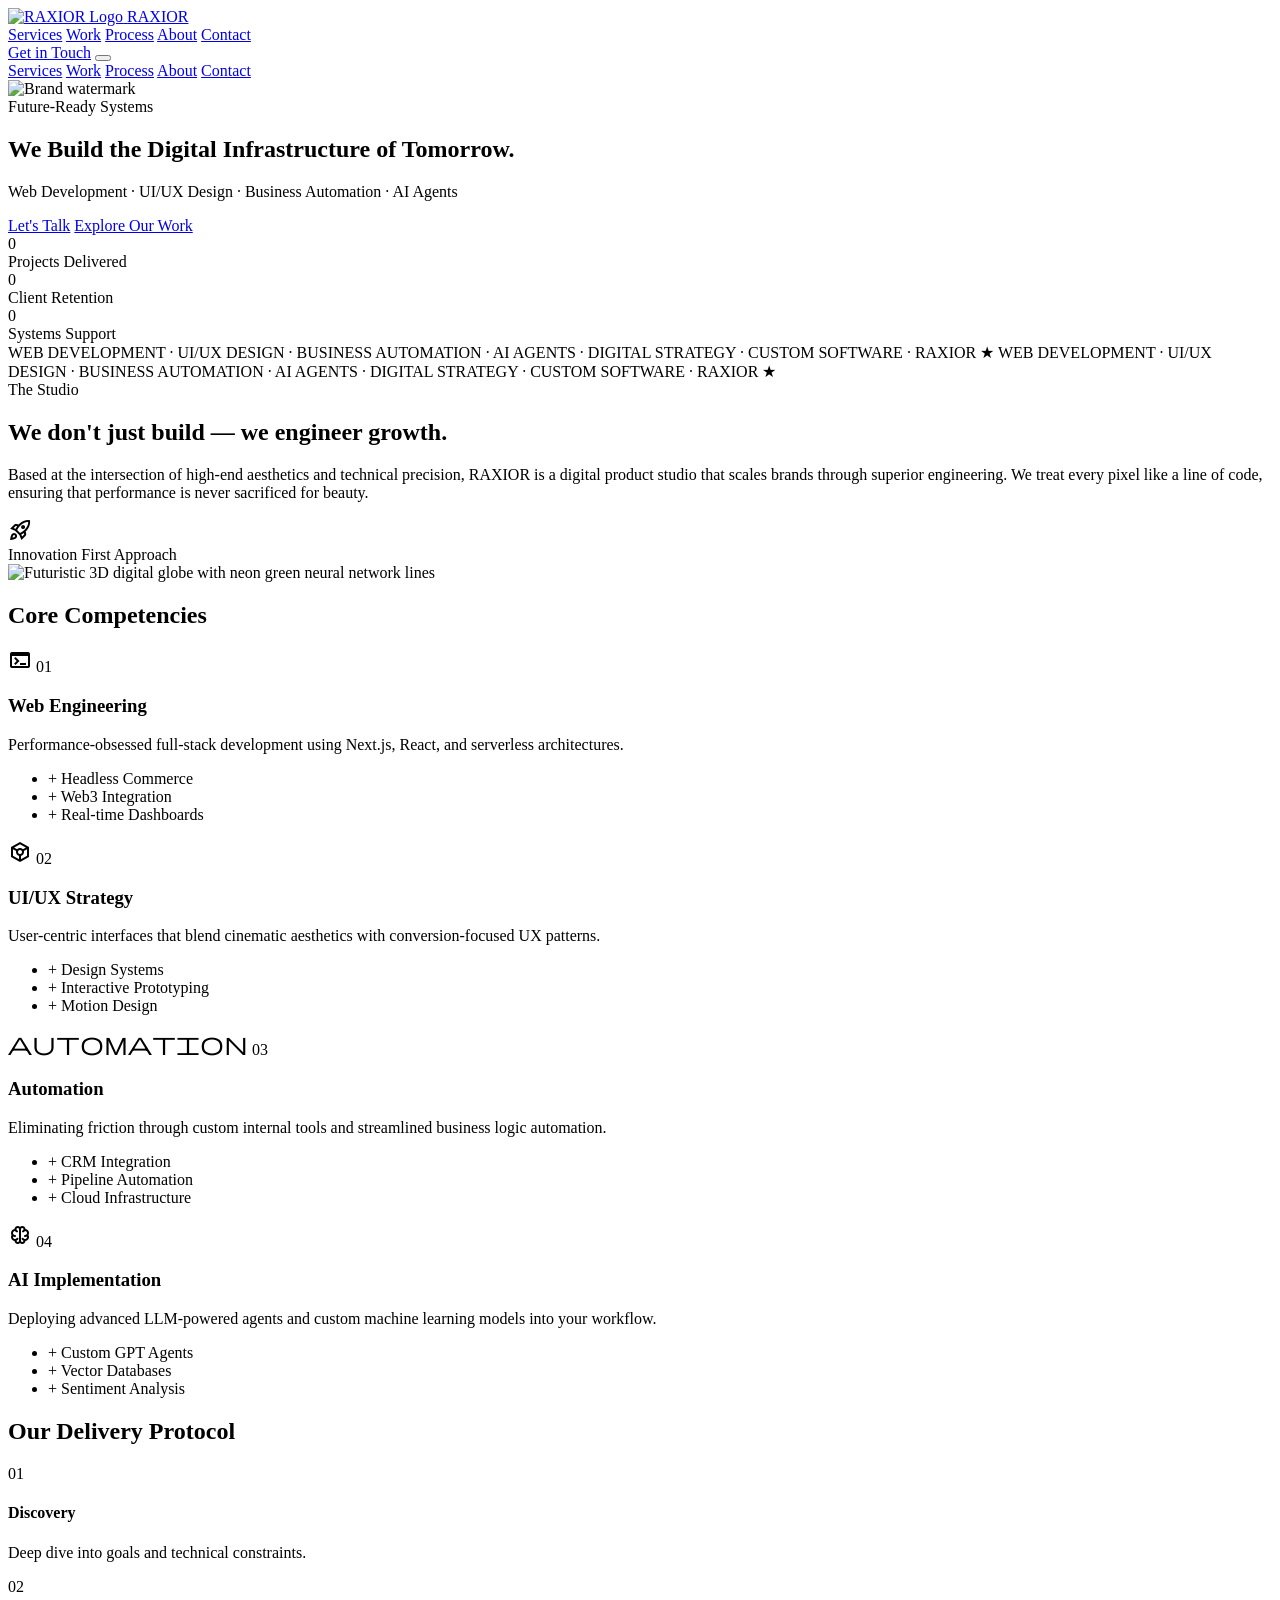
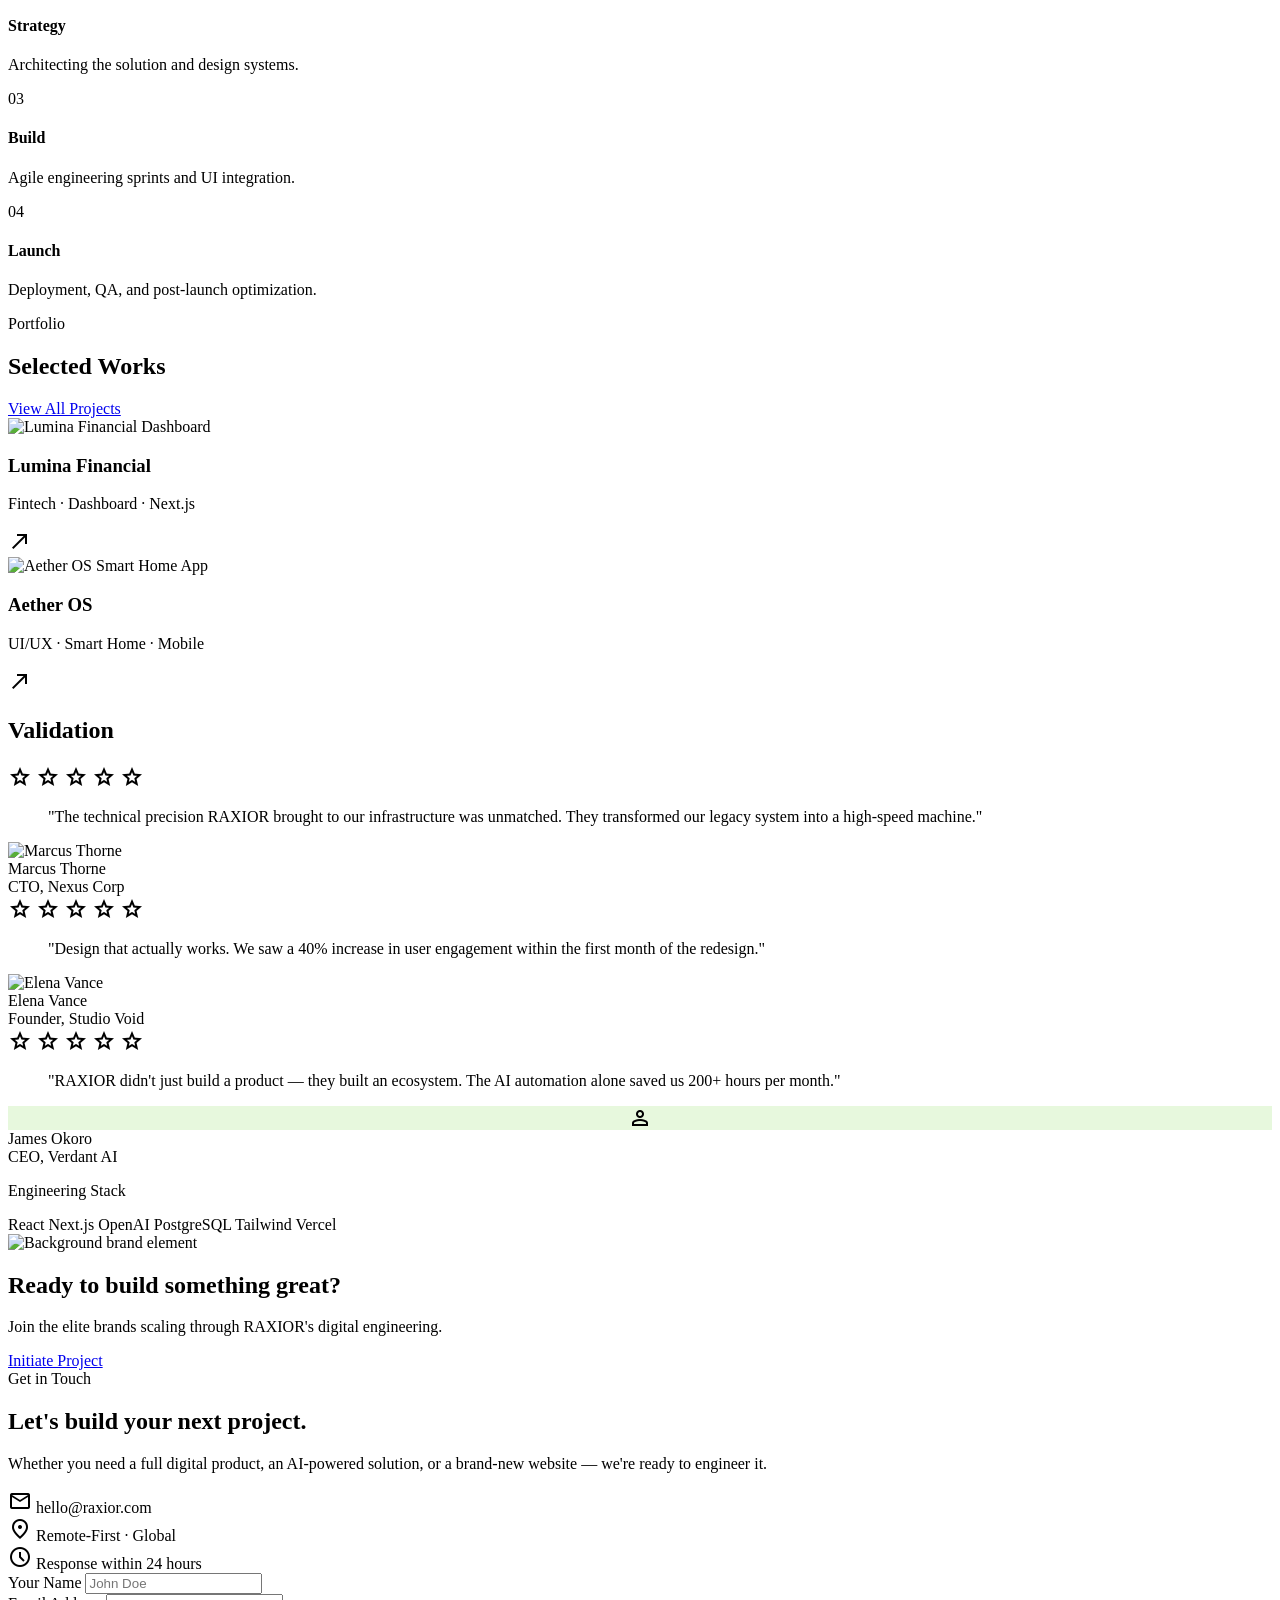
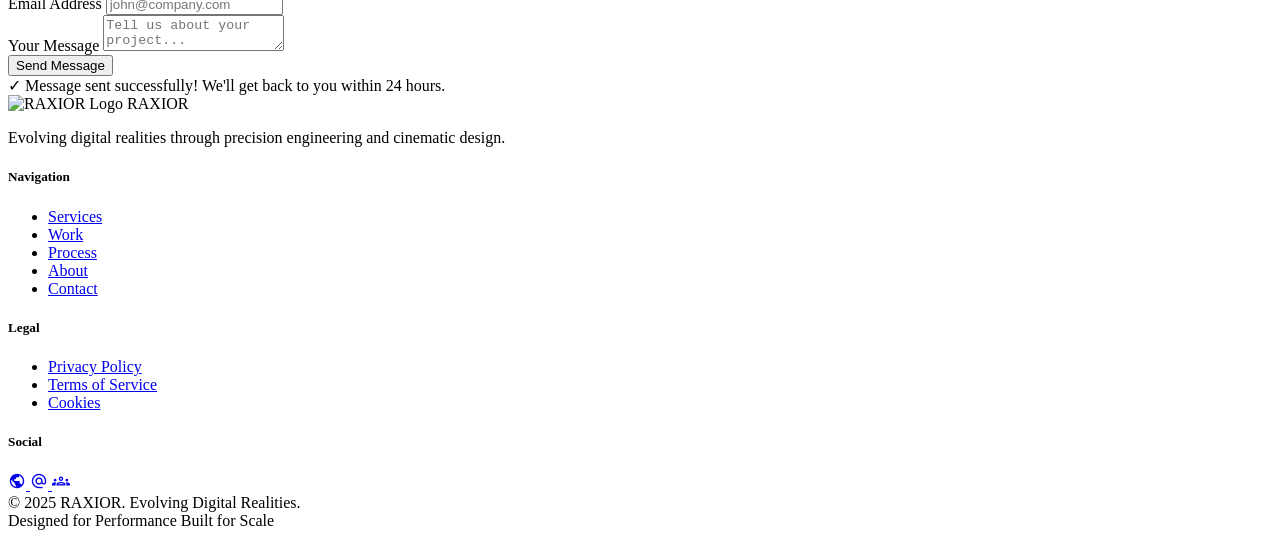
==== index.html @ 0a2620cd "Add files via upload" ====
<!DOCTYPE html>
<html lang="en">
<head>
  <meta charset="utf-8"/>
  <meta name="viewport" content="width=device-width, initial-scale=1.0"/>
  <title>RAXIOR | Digital Engineering Studio</title>
  <meta name="description" content="RAXIOR is a digital product studio building future-ready web systems, UI/UX design, business automation, and AI-powered solutions."/>
  <meta property="og:title" content="RAXIOR | Digital Engineering Studio"/>
  <meta property="og:description" content="We build the digital infrastructure of tomorrow. Web Development, UI/UX Design, Business Automation, AI Agents."/>
  <meta property="og:type" content="website"/>
  <meta name="theme-color" content="#6DBF3E"/>
  <link rel="icon" href="data:image/svg+xml,<svg xmlns='http://www.w3.org/2000/svg' viewBox='0 0 100 100'><text y='.9em' font-size='90'>⚡</text></svg>"/>
  <link href="https://fonts.googleapis.com/css2?family=Space+Grotesk:wght@300;400;500;600;700;900&display=swap" rel="stylesheet"/>
  <link href="https://fonts.googleapis.com/css2?family=Material+Symbols+Outlined:wght,FILL@100..700,0..1&display=swap" rel="stylesheet"/>
  <link rel="stylesheet" href="css/style.css"/>
</head>
<body>

<!-- ============ HEADER ============ -->
<header class="site-header" id="site-header">
  <div class="header-inner">
    <a href="#" class="header-brand">
      <img src="assets/images/logo.png" alt="RAXIOR Logo"/>
      <span>RAXIOR</span>
    </a>
    <nav class="header-nav">
      <a href="#services" class="active">Services</a>
      <a href="#work">Work</a>
      <a href="#process">Process</a>
      <a href="#about">About</a>
      <a href="#contact">Contact</a>
    </nav>
    <a href="#contact" class="btn btn-primary btn-sm">Get in Touch</a>
    <button class="hamburger" id="hamburger" aria-label="Toggle menu">
      <span></span>
      <span></span>
      <span></span>
    </button>
  </div>
</header>

<!-- Mobile Nav -->
<nav class="mobile-nav" id="mobile-nav">
  <a href="#services">Services</a>
  <a href="#work">Work</a>
  <a href="#process">Process</a>
  <a href="#about">About</a>
  <a href="#contact">Contact</a>
</nav>

<!-- ============ HERO ============ -->
<section class="hero" id="hero">
  <canvas id="hero-particles" style="position:absolute;inset:0;z-index:1;pointer-events:none;"></canvas>
  <div class="hero-mesh grid-mesh" style="position:absolute;inset:0;"></div>
  <div class="hero-glow" id="hero-glow"></div>
  <div class="hero-watermark">
    <img src="https://lh3.googleusercontent.com/aida-public/[base64]" alt="Brand watermark"/>
  </div>
  <div class="hero-content">
    <div class="hero-chip reveal">
      <span class="dot"></span>
      <span class="text-label-mono tracking-wide">Future-Ready Systems</span>
    </div>
    <h1 class="text-hero-display reveal delay-1">
      We Build the Digital <span class="text-primary italic">Infrastructure</span> of Tomorrow.
    </h1>
    <p class="subtitle text-body-lg text-muted reveal delay-2">
      Web Development · UI/UX Design · Business Automation · AI Agents
    </p>
    <div class="hero-buttons reveal delay-3">
      <a href="#contact" class="btn btn-primary">Let's Talk</a>
      <a href="#work" class="btn btn-secondary">Explore Our Work</a>
    </div>
    <div class="hero-stats reveal delay-4">
      <div class="stat-card">
        <div class="stat-value" data-target="120+">0</div>
        <div class="stat-label text-label-mono">Projects Delivered</div>
      </div>
      <div class="stat-card">
        <div class="stat-value" data-target="98%">0</div>
        <div class="stat-label text-label-mono">Client Retention</div>
      </div>
      <div class="stat-card">
        <div class="stat-value" data-target="24/7">0</div>
        <div class="stat-label text-label-mono">Systems Support</div>
      </div>
    </div>
  </div>
</section>

<!-- ============ MARQUEE ============ -->
<div class="marquee-wrap">
  <div class="marquee-track">
    <span>WEB DEVELOPMENT · UI/UX DESIGN · BUSINESS AUTOMATION · AI AGENTS · DIGITAL STRATEGY · CUSTOM SOFTWARE · RAXIOR ★</span>
    <span>WEB DEVELOPMENT · UI/UX DESIGN · BUSINESS AUTOMATION · AI AGENTS · DIGITAL STRATEGY · CUSTOM SOFTWARE · RAXIOR ★</span>
  </div>
</div>

<!-- ============ ABOUT ============ -->
<section class="section" id="about">
  <div class="container">
    <div class="about-grid">
      <div class="about-text">
        <span class="text-label-mono text-primary about-label tracking-wide reveal">The Studio</span>
        <h2 class="text-headline-xl reveal delay-1">
          We don't just build — we <span class="text-primary">engineer</span> growth.
        </h2>
        <p class="text-body-lg reveal delay-2">
          Based at the intersection of high-end aesthetics and technical precision, RAXIOR is a digital product studio that scales brands through superior engineering. We treat every pixel like a line of code, ensuring that performance is never sacrificed for beauty.
        </p>
        <div class="about-badge reveal delay-3">
          <div class="icon-circle">
            <span class="material-symbols-outlined">rocket_launch</span>
          </div>
          <span class="text-label-mono text-white tracking-wide">Innovation First Approach</span>
        </div>
      </div>
      <div class="about-image-wrap reveal-scale delay-2">
        <div class="about-image-glow"></div>
        <div class="about-image-card">
          <img src="assets/images/digital-globe.png" alt="Futuristic 3D digital globe with neon green neural network lines"/>
        </div>
      </div>
    </div>
  </div>
</section>

<!-- ============ SERVICES ============ -->
<section class="section section-dark" id="services">
  <div class="container">
    <div class="services-header">
      <h2 class="text-headline-lg reveal">Core Competencies</h2>
      <div class="accent-bar reveal delay-1"></div>
    </div>
    <div class="services-grid">
      <!-- Card 1 -->
      <div class="service-card reveal delay-1">
        <div class="service-card-top">
          <span class="material-symbols-outlined">terminal</span>
          <span class="card-number">01</span>
        </div>
        <h3>Web Engineering</h3>
        <p>Performance-obsessed full-stack development using Next.js, React, and serverless architectures.</p>
        <ul>
          <li>+ Headless Commerce</li>
          <li>+ Web3 Integration</li>
          <li>+ Real-time Dashboards</li>
        </ul>
      </div>
      <!-- Card 2 -->
      <div class="service-card reveal delay-2">
        <div class="service-card-top">
          <span class="material-symbols-outlined">token</span>
          <span class="card-number">02</span>
        </div>
        <h3>UI/UX Strategy</h3>
        <p>User-centric interfaces that blend cinematic aesthetics with conversion-focused UX patterns.</p>
        <ul>
          <li>+ Design Systems</li>
          <li>+ Interactive Prototyping</li>
          <li>+ Motion Design</li>
        </ul>
      </div>
      <!-- Card 3 -->
      <div class="service-card reveal delay-1">
        <div class="service-card-top">
          <span class="material-symbols-outlined">automation</span>
          <span class="card-number">03</span>
        </div>
        <h3>Automation</h3>
        <p>Eliminating friction through custom internal tools and streamlined business logic automation.</p>
        <ul>
          <li>+ CRM Integration</li>
          <li>+ Pipeline Automation</li>
          <li>+ Cloud Infrastructure</li>
        </ul>
      </div>
      <!-- Card 4 -->
      <div class="service-card reveal delay-2">
        <div class="service-card-top">
          <span class="material-symbols-outlined">neurology</span>
          <span class="card-number">04</span>
        </div>
        <h3>AI Implementation</h3>
        <p>Deploying advanced LLM-powered agents and custom machine learning models into your workflow.</p>
        <ul>
          <li>+ Custom GPT Agents</li>
          <li>+ Vector Databases</li>
          <li>+ Sentiment Analysis</li>
        </ul>
      </div>
    </div>
  </div>
</section>

<!-- ============ PROCESS ============ -->
<section class="section" id="process">
  <div class="container">
    <div class="process-header">
      <h2 class="text-headline-lg reveal">Our Delivery Protocol</h2>
    </div>
    <div class="process-timeline">
      <div class="process-line"></div>
      <div class="process-step reveal delay-1">
        <div class="step-circle active">01</div>
        <h4>Discovery</h4>
        <p>Deep dive into goals and technical constraints.</p>
      </div>
      <div class="process-step reveal delay-2">
        <div class="step-circle inactive">02</div>
        <h4>Strategy</h4>
        <p>Architecting the solution and design systems.</p>
      </div>
      <div class="process-step reveal delay-3">
        <div class="step-circle inactive">03</div>
        <h4>Build</h4>
        <p>Agile engineering sprints and UI integration.</p>
      </div>
      <div class="process-step reveal delay-4">
        <div class="step-circle inactive">04</div>
        <h4>Launch</h4>
        <p>Deployment, QA, and post-launch optimization.</p>
      </div>
    </div>
  </div>
</section>

<!-- ============ WORK / PORTFOLIO ============ -->
<section class="section section-black" id="work">
  <div class="container">
    <div class="work-header">
      <div>
        <span class="text-label-mono text-primary tracking-wide reveal" style="display:block;margin-bottom:16px;">Portfolio</span>
        <h2 class="text-headline-lg reveal delay-1">Selected Works</h2>
      </div>
      <a href="#" class="reveal delay-2">View All Projects</a>
    </div>
    <div class="work-grid">
      <div class="work-item reveal delay-1">
        <div class="work-thumb">
          <img src="assets/images/project-fintech.png" alt="Lumina Financial Dashboard"/>
          <div class="work-thumb-overlay"></div>
        </div>
        <div class="work-info">
          <div>
            <h3>Lumina Financial</h3>
            <p>Fintech · Dashboard · Next.js</p>
          </div>
          <span class="material-symbols-outlined">north_east</span>
        </div>
      </div>
      <div class="work-item reveal delay-2">
        <div class="work-thumb">
          <img src="assets/images/project-smarthome.png" alt="Aether OS Smart Home App"/>
          <div class="work-thumb-overlay"></div>
        </div>
        <div class="work-info">
          <div>
            <h3>Aether OS</h3>
            <p>UI/UX · Smart Home · Mobile</p>
          </div>
          <span class="material-symbols-outlined">north_east</span>
        </div>
      </div>
    </div>
  </div>
</section>

<!-- ============ TESTIMONIALS ============ -->
<section class="section section-dark" id="testimonials">
  <div class="container">
    <div class="testimonials-header">
      <h2 class="text-headline-lg reveal">Validation</h2>
    </div>
    <div class="testimonials-scroll">
      <!-- Testimonial 1 -->
      <div class="testimonial-card reveal delay-1">
        <div class="testimonial-stars">
          <span class="material-symbols-outlined">star</span>
          <span class="material-symbols-outlined">star</span>
          <span class="material-symbols-outlined">star</span>
          <span class="material-symbols-outlined">star</span>
          <span class="material-symbols-outlined">star</span>
        </div>
        <blockquote>"The technical precision RAXIOR brought to our infrastructure was unmatched. They transformed our legacy system into a high-speed machine."</blockquote>
        <div class="testimonial-author">
          <div class="testimonial-avatar">
            <img src="assets/images/avatar-marcus.png" alt="Marcus Thorne"/>
          </div>
          <div>
            <div class="name">Marcus Thorne</div>
            <div class="role">CTO, Nexus Corp</div>
          </div>
        </div>
      </div>
      <!-- Testimonial 2 -->
      <div class="testimonial-card reveal delay-2">
        <div class="testimonial-stars">
          <span class="material-symbols-outlined">star</span>
          <span class="material-symbols-outlined">star</span>
          <span class="material-symbols-outlined">star</span>
          <span class="material-symbols-outlined">star</span>
          <span class="material-symbols-outlined">star</span>
        </div>
        <blockquote>"Design that actually works. We saw a 40% increase in user engagement within the first month of the redesign."</blockquote>
        <div class="testimonial-author">
          <div class="testimonial-avatar">
            <img src="https://lh3.googleusercontent.com/aida-public/[base64]" alt="Elena Vance"/>
          </div>
          <div>
            <div class="name">Elena Vance</div>
            <div class="role">Founder, Studio Void</div>
          </div>
        </div>
      </div>
      <!-- Testimonial 3 -->
      <div class="testimonial-card reveal delay-3">
        <div class="testimonial-stars">
          <span class="material-symbols-outlined">star</span>
          <span class="material-symbols-outlined">star</span>
          <span class="material-symbols-outlined">star</span>
          <span class="material-symbols-outlined">star</span>
          <span class="material-symbols-outlined">star</span>
        </div>
        <blockquote>"RAXIOR didn't just build a product — they built an ecosystem. The AI automation alone saved us 200+ hours per month."</blockquote>
        <div class="testimonial-author">
          <div class="testimonial-avatar" style="background:rgba(135,220,87,0.2);display:flex;align-items:center;justify-content:center;">
            <span class="material-symbols-outlined" style="color:var(--primary);">person</span>
          </div>
          <div>
            <div class="name">James Okoro</div>
            <div class="role">CEO, Verdant AI</div>
          </div>
        </div>
      </div>
    </div>
  </div>
</section>

<!-- ============ TECH STACK ============ -->
<section class="tech-stack">
  <div class="container">
    <p class="text-label-mono tracking-wide tech-stack-label reveal">Engineering Stack</p>
    <div class="tech-stack-logos reveal delay-1">
      <span>React</span>
      <span>Next.js</span>
      <span>OpenAI</span>
      <span>PostgreSQL</span>
      <span>Tailwind</span>
      <span>Vercel</span>
    </div>
  </div>
</section>

<!-- ============ CTA ============ -->
<section class="section cta-section">
  <div class="cta-bg"></div>
  <div class="cta-mesh grid-mesh" style="position:absolute;inset:0;"></div>
  <div class="cta-watermark">
    <img src="https://lh3.googleusercontent.com/aida-public/[base64]" alt="Background brand element"/>
  </div>
  <div class="cta-content">
    <h2 class="text-headline-xl reveal">Ready to build something <span class="text-primary italic">great?</span></h2>
    <p class="text-body-lg text-muted reveal delay-1">Join the elite brands scaling through RAXIOR's digital engineering.</p>
    <a href="#contact" class="btn btn-primary reveal delay-2">Initiate Project</a>
  </div>
</section>

<!-- ============ CONTACT ============ -->
<section class="section contact-section" id="contact">
  <div class="container">
    <div class="contact-grid">
      <div class="contact-info">
        <span class="text-label-mono text-primary tracking-wide reveal" style="display:block;margin-bottom:16px;">Get in Touch</span>
        <h2 class="text-headline-lg reveal delay-1">Let's build your next project.</h2>
        <p class="text-body-lg text-muted reveal delay-2">
          Whether you need a full digital product, an AI-powered solution, or a brand-new website — we're ready to engineer it.
        </p>
        <div class="contact-detail reveal delay-3">
          <span class="material-symbols-outlined">mail</span>
          <span>hello@raxior.com</span>
        </div>
        <div class="contact-detail reveal delay-3">
          <span class="material-symbols-outlined">location_on</span>
          <span>Remote-First · Global</span>
        </div>
        <div class="contact-detail reveal delay-3">
          <span class="material-symbols-outlined">schedule</span>
          <span>Response within 24 hours</span>
        </div>
      </div>
      <div class="reveal-right delay-2">
        <form class="contact-form" id="contact-form">
          <div class="form-group">
            <label for="contact-name">Your Name</label>
            <input type="text" id="contact-name" placeholder="John Doe" autocomplete="name"/>
            <span class="form-error"></span>
          </div>
          <div class="form-group">
            <label for="contact-email">Email Address</label>
            <input type="email" id="contact-email" placeholder="john@company.com" autocomplete="email"/>
            <span class="form-error"></span>
          </div>
          <div class="form-group">
            <label for="contact-message">Your Message</label>
            <textarea id="contact-message" placeholder="Tell us about your project..."></textarea>
            <span class="form-error"></span>
          </div>
          <button type="submit" class="btn btn-primary" style="align-self:flex-start;">Send Message</button>
        </form>
        <div class="form-success" id="form-success">
          ✓ Message sent successfully! We'll get back to you within 24 hours.
        </div>
      </div>
    </div>
  </div>
</section>

<!-- ============ FOOTER ============ -->
<footer class="site-footer">
  <div class="container">
    <div class="footer-grid">
      <div>
        <div class="footer-brand">
          <img src="assets/images/logo.png" alt="RAXIOR Logo"/>
          <span>RAXIOR</span>
        </div>
        <p class="footer-desc">
          Evolving digital realities through precision engineering and cinematic design.
        </p>
      </div>
      <div>
        <h5 class="footer-heading">Navigation</h5>
        <ul class="footer-links">
          <li><a href="#services">Services</a></li>
          <li><a href="#work">Work</a></li>
          <li><a href="#process">Process</a></li>
          <li><a href="#about">About</a></li>
          <li><a href="#contact">Contact</a></li>
        </ul>
      </div>
      <div>
        <h5 class="footer-heading">Legal</h5>
        <ul class="footer-links">
          <li><a href="#">Privacy Policy</a></li>
          <li><a href="#">Terms of Service</a></li>
          <li><a href="#">Cookies</a></li>
        </ul>
      </div>
      <div>
        <h5 class="footer-heading">Social</h5>
        <div class="social-links">
          <a href="#" class="social-link" aria-label="Website">
            <span class="material-symbols-outlined" style="font-size:18px;">public</span>
          </a>
          <a href="#" class="social-link" aria-label="Email">
            <span class="material-symbols-outlined" style="font-size:18px;">alternate_email</span>
          </a>
          <a href="#" class="social-link" aria-label="Team">
            <span class="material-symbols-outlined" style="font-size:18px;">groups</span>
          </a>
        </div>
      </div>
    </div>
    <div class="footer-bottom">
      <span class="footer-copyright">© 2025 RAXIOR. Evolving Digital Realities.</span>
      <div class="footer-taglines">
        <span>Designed for Performance</span>
        <span>Built for Scale</span>
      </div>
    </div>
  </div>
</footer>

<script src="js/main.js"></script>
</body>
</html>
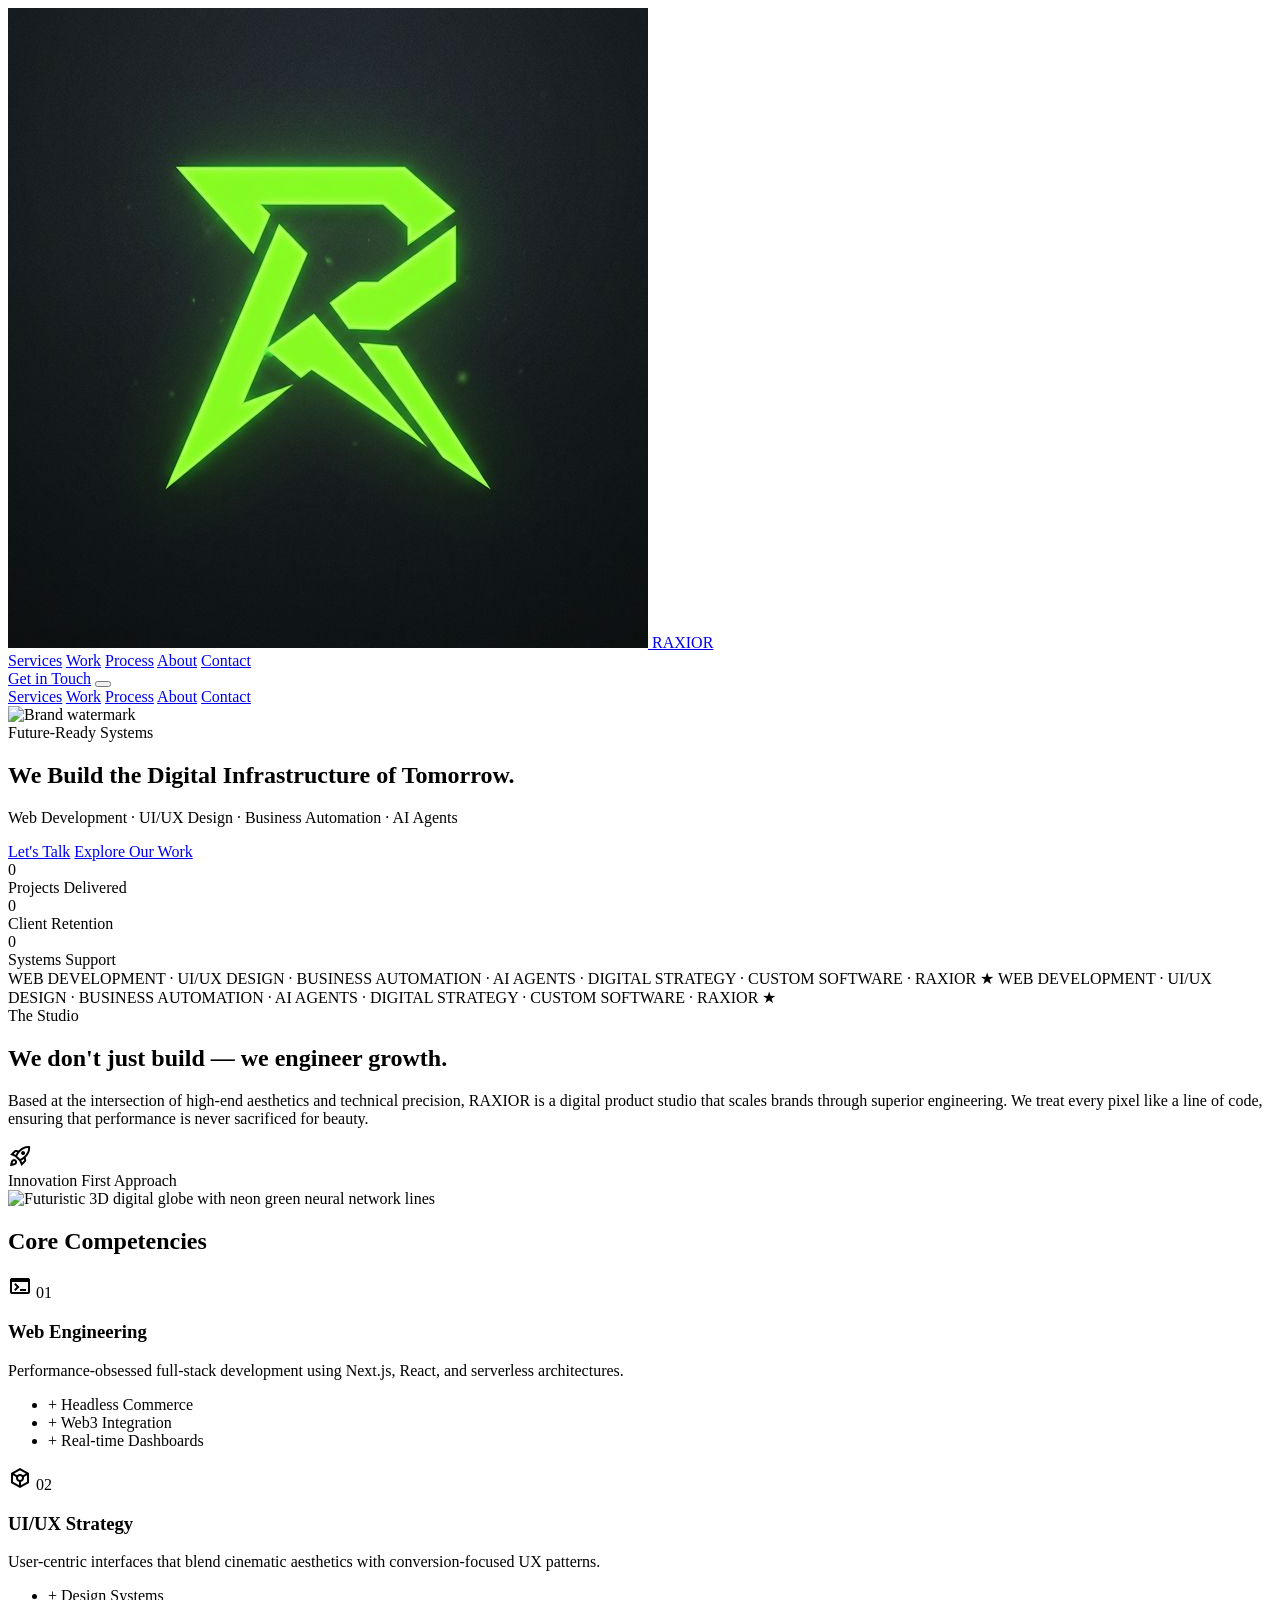
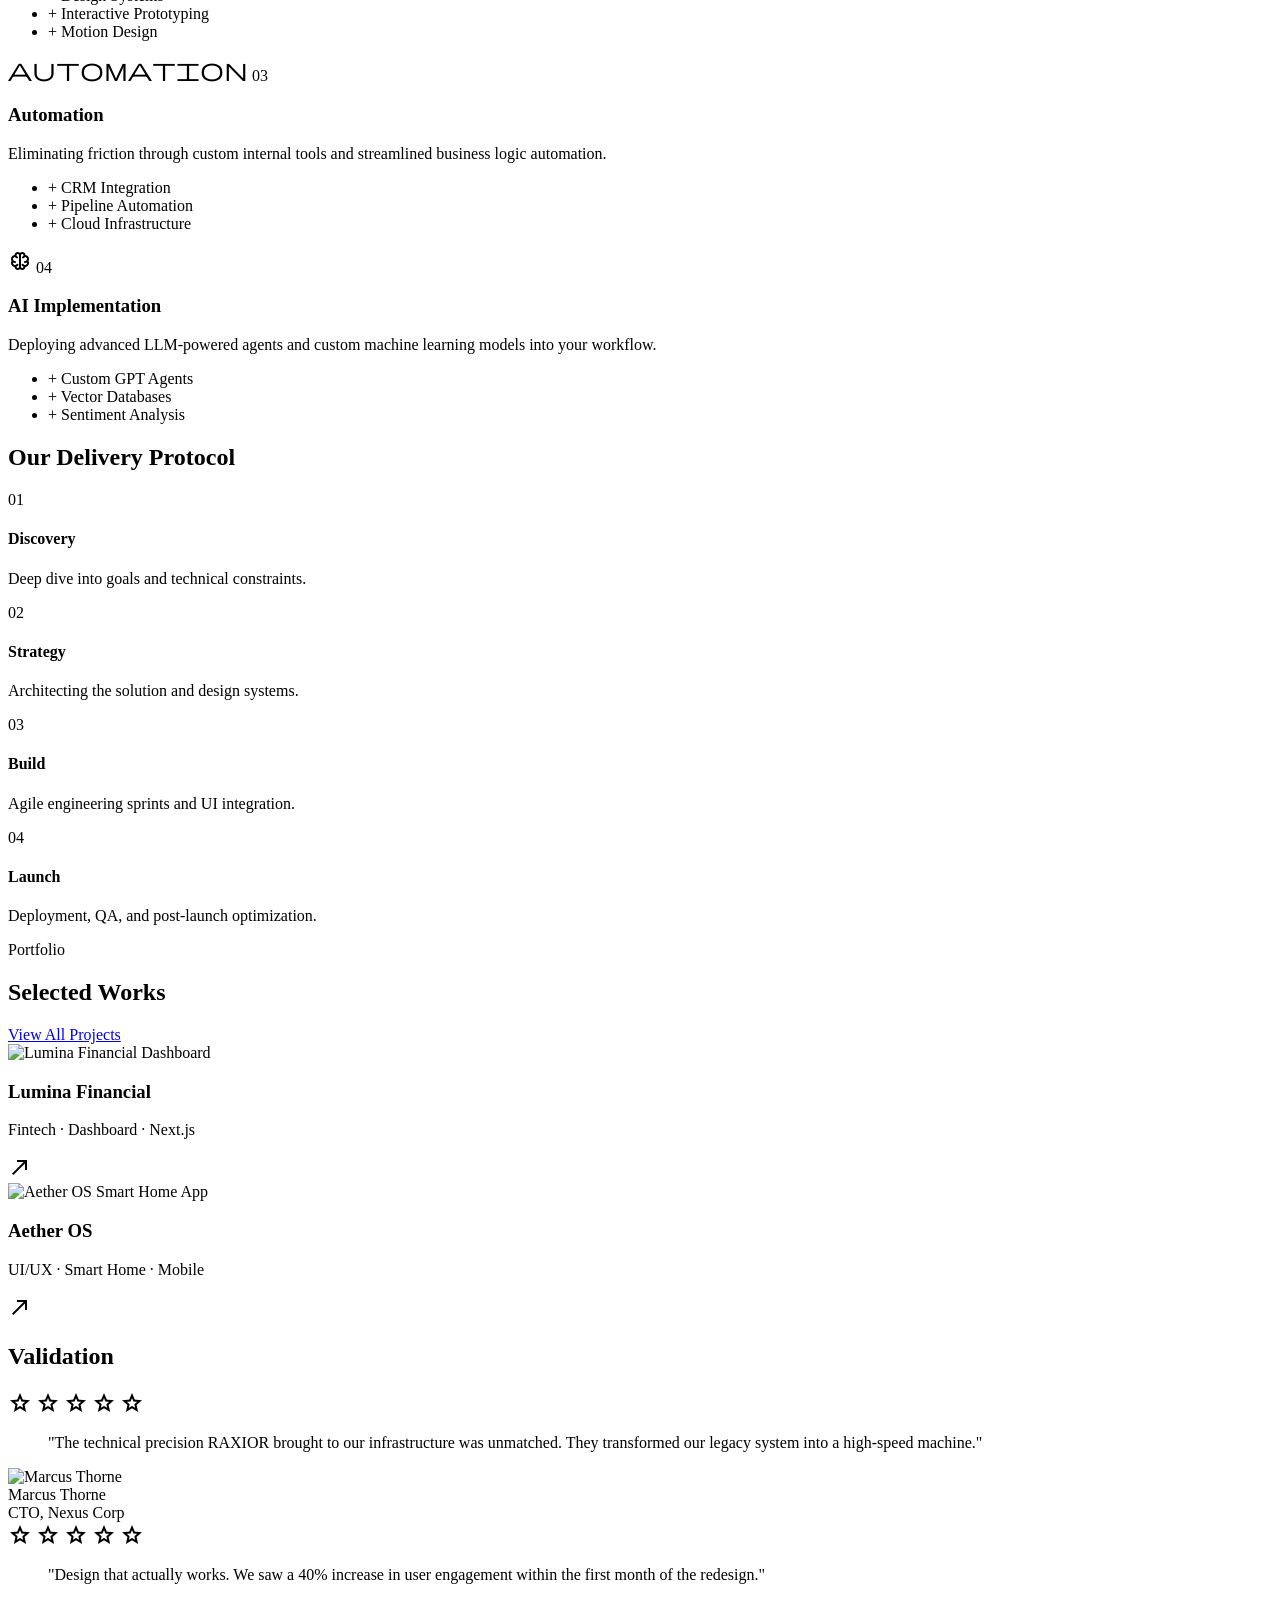
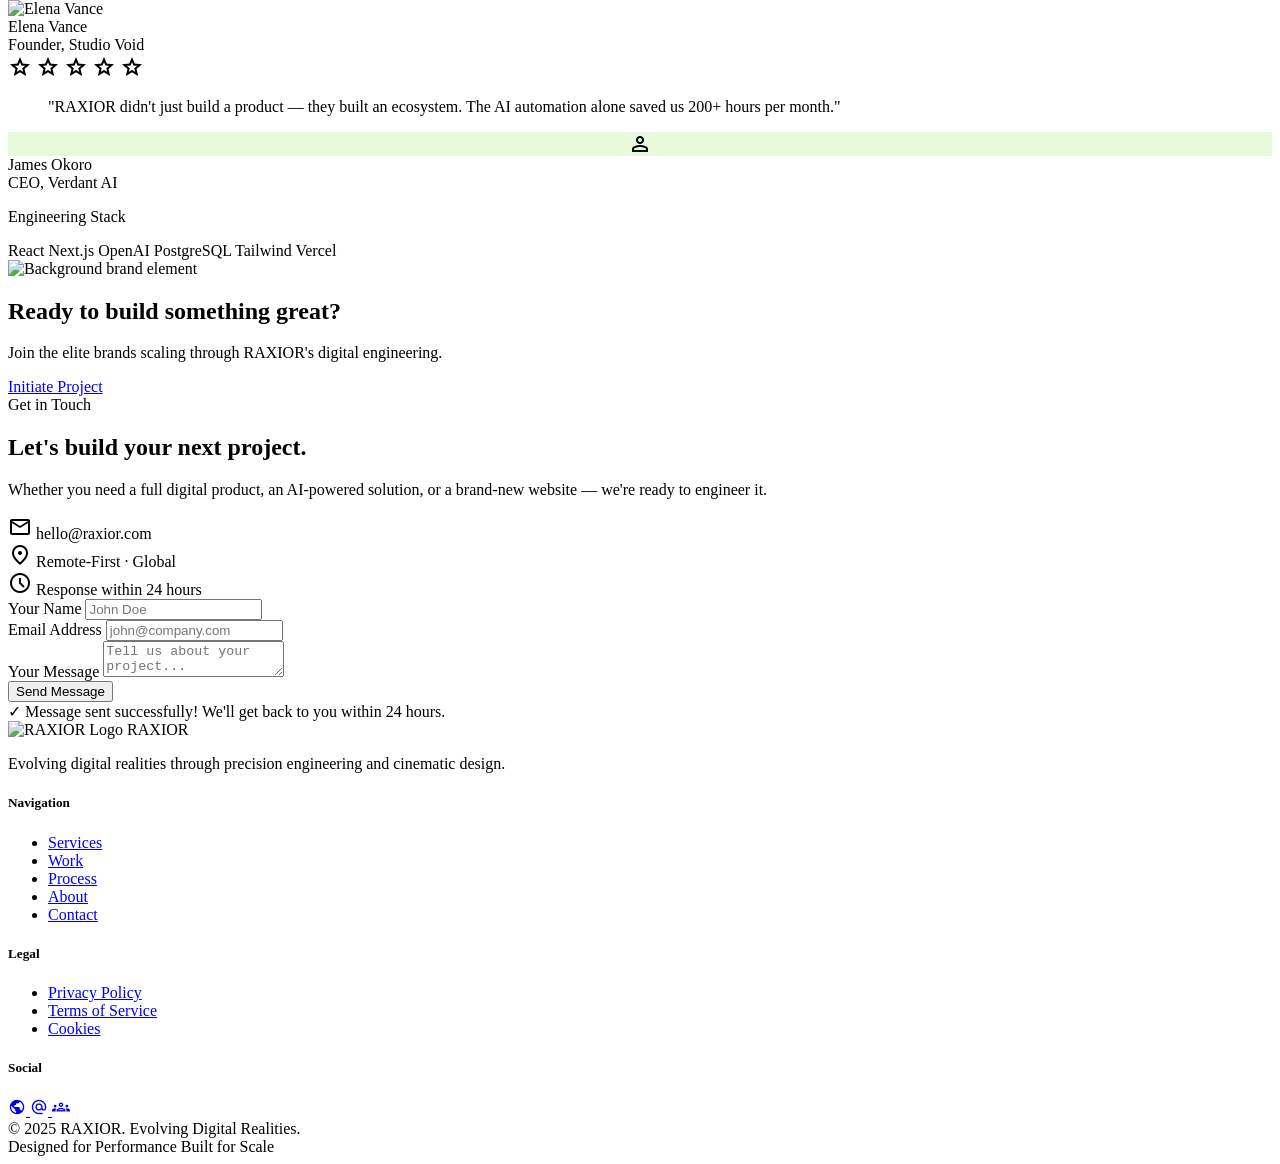
==== commit 4a89b3e7: "Update index.html" ====
--- a/index.html
+++ b/index.html
@@ -20,7 +20,7 @@
 <header class="site-header" id="site-header">
   <div class="header-inner">
     <a href="#" class="header-brand">
-      <img src="assets/images/logo.png" alt="RAXIOR Logo"/>
+      <img src="logo.png" alt="RAXIOR Logo"/>
       <span>RAXIOR</span>
     </a>
     <nav class="header-nav">
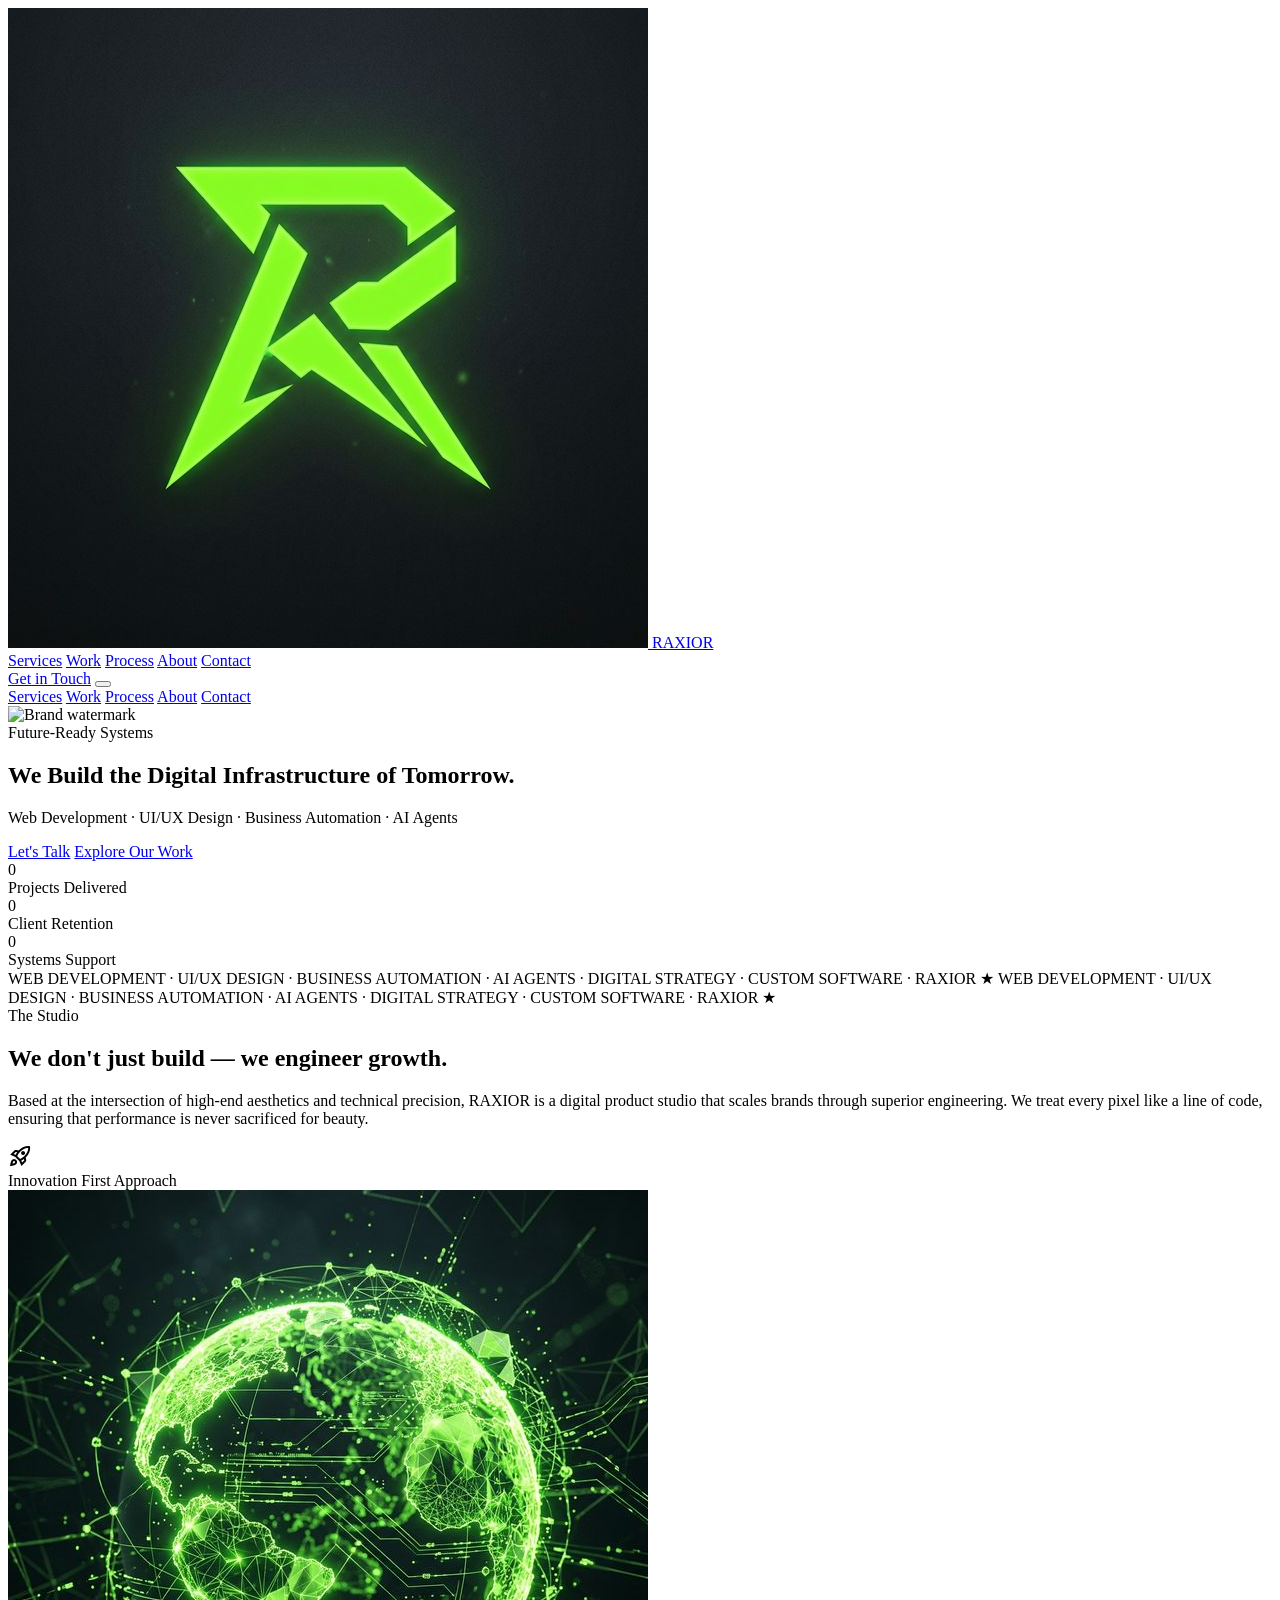
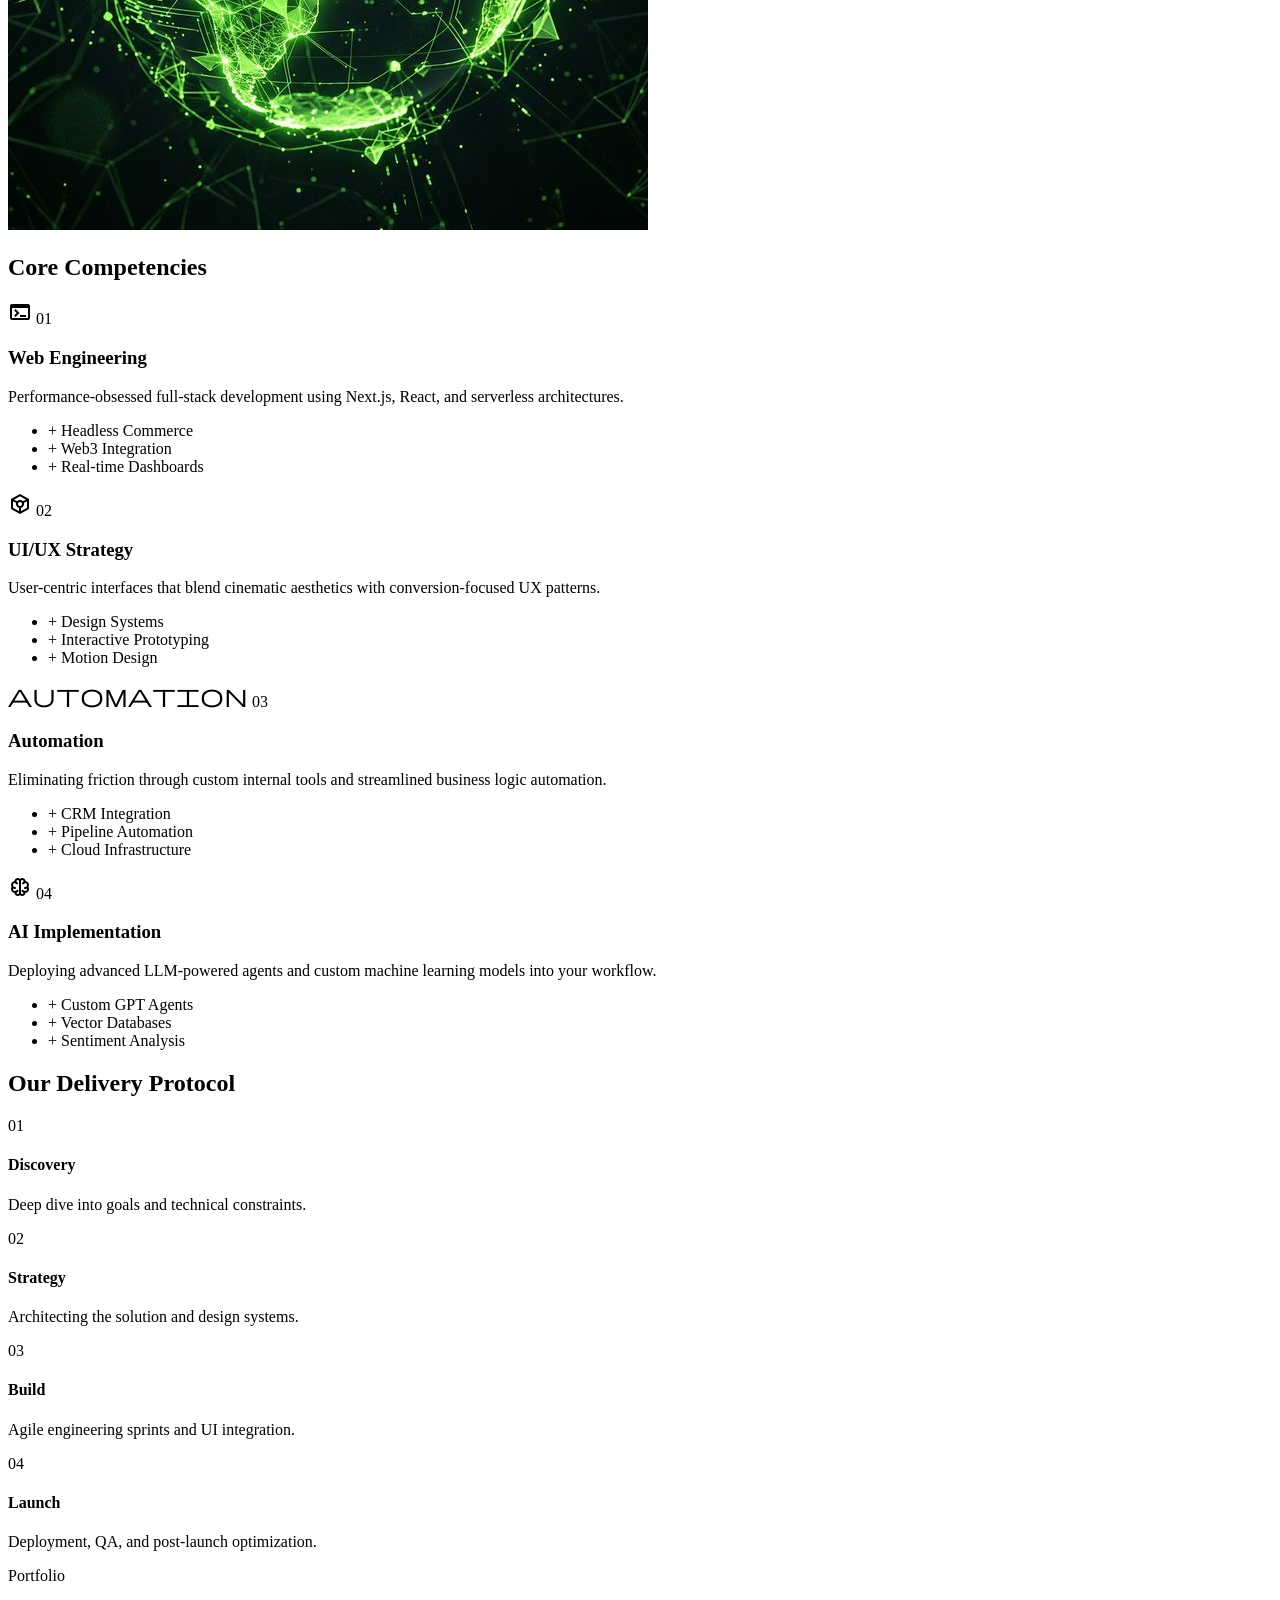
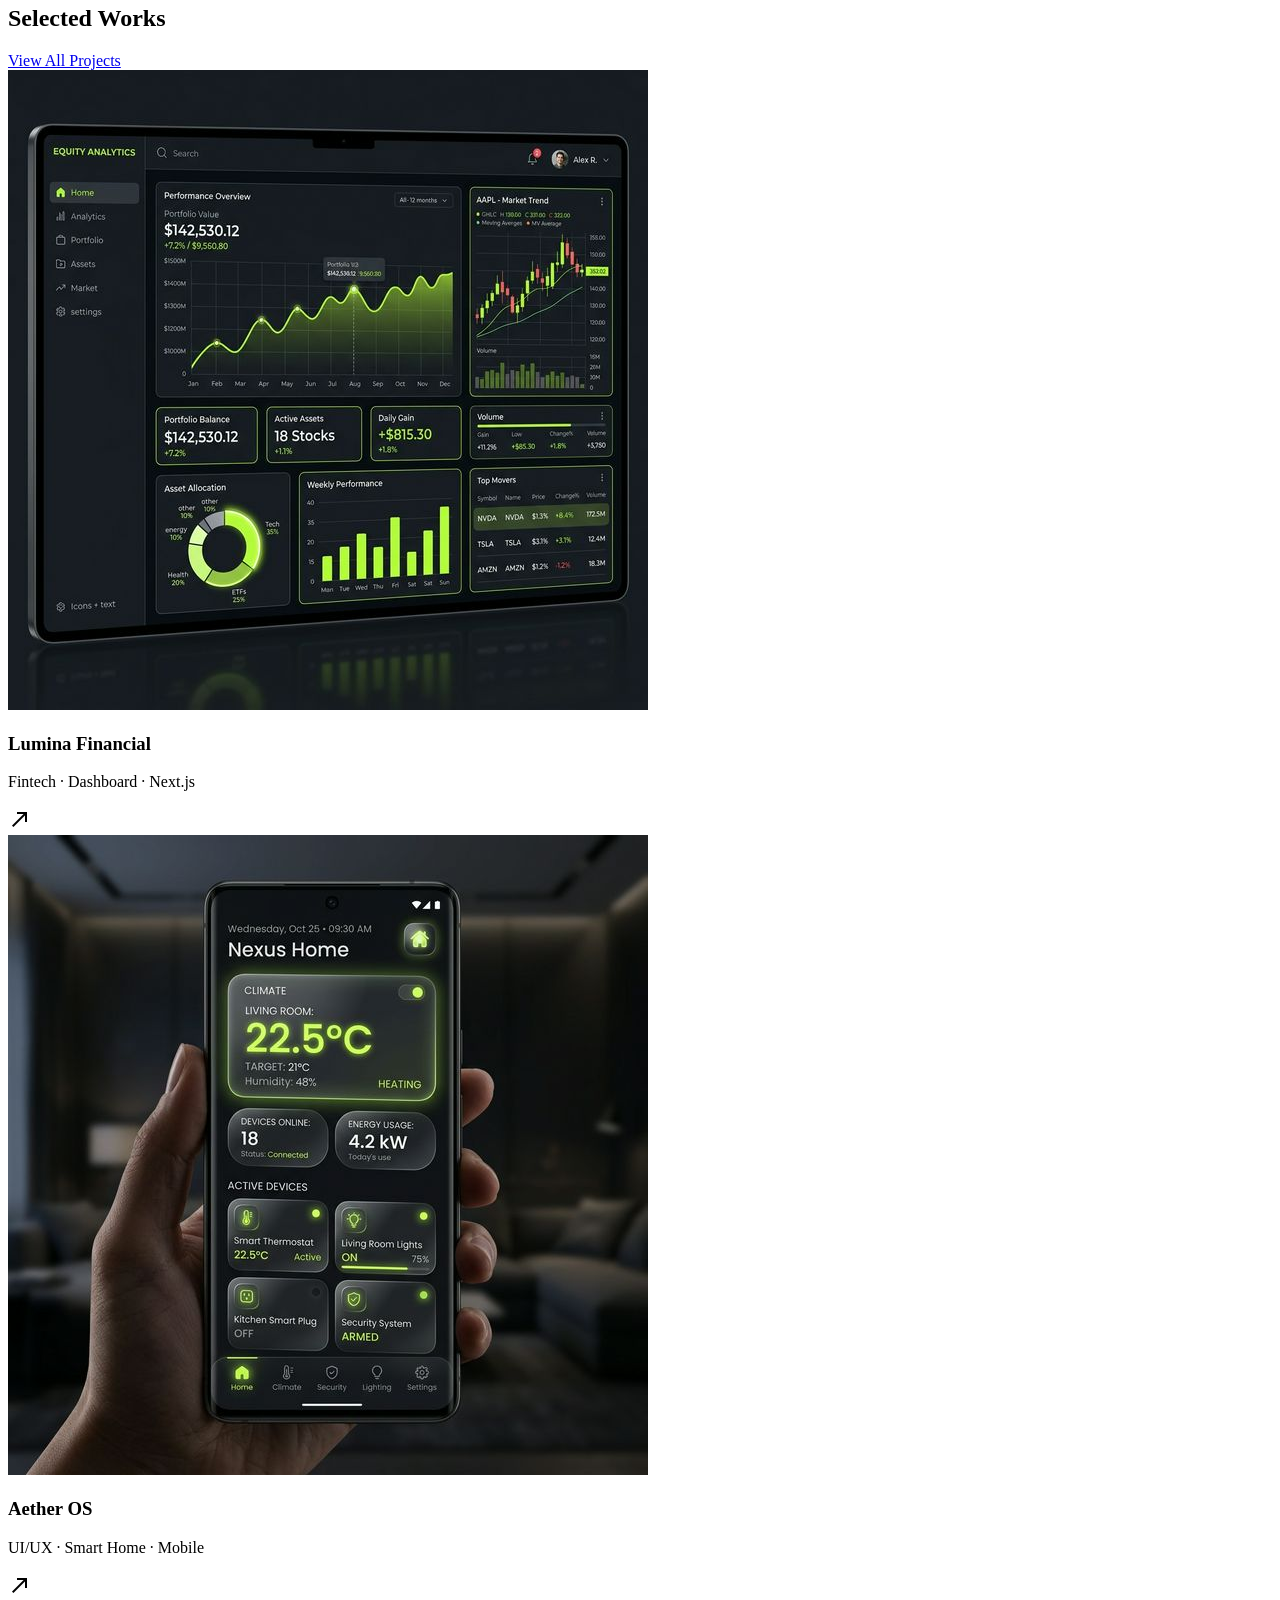
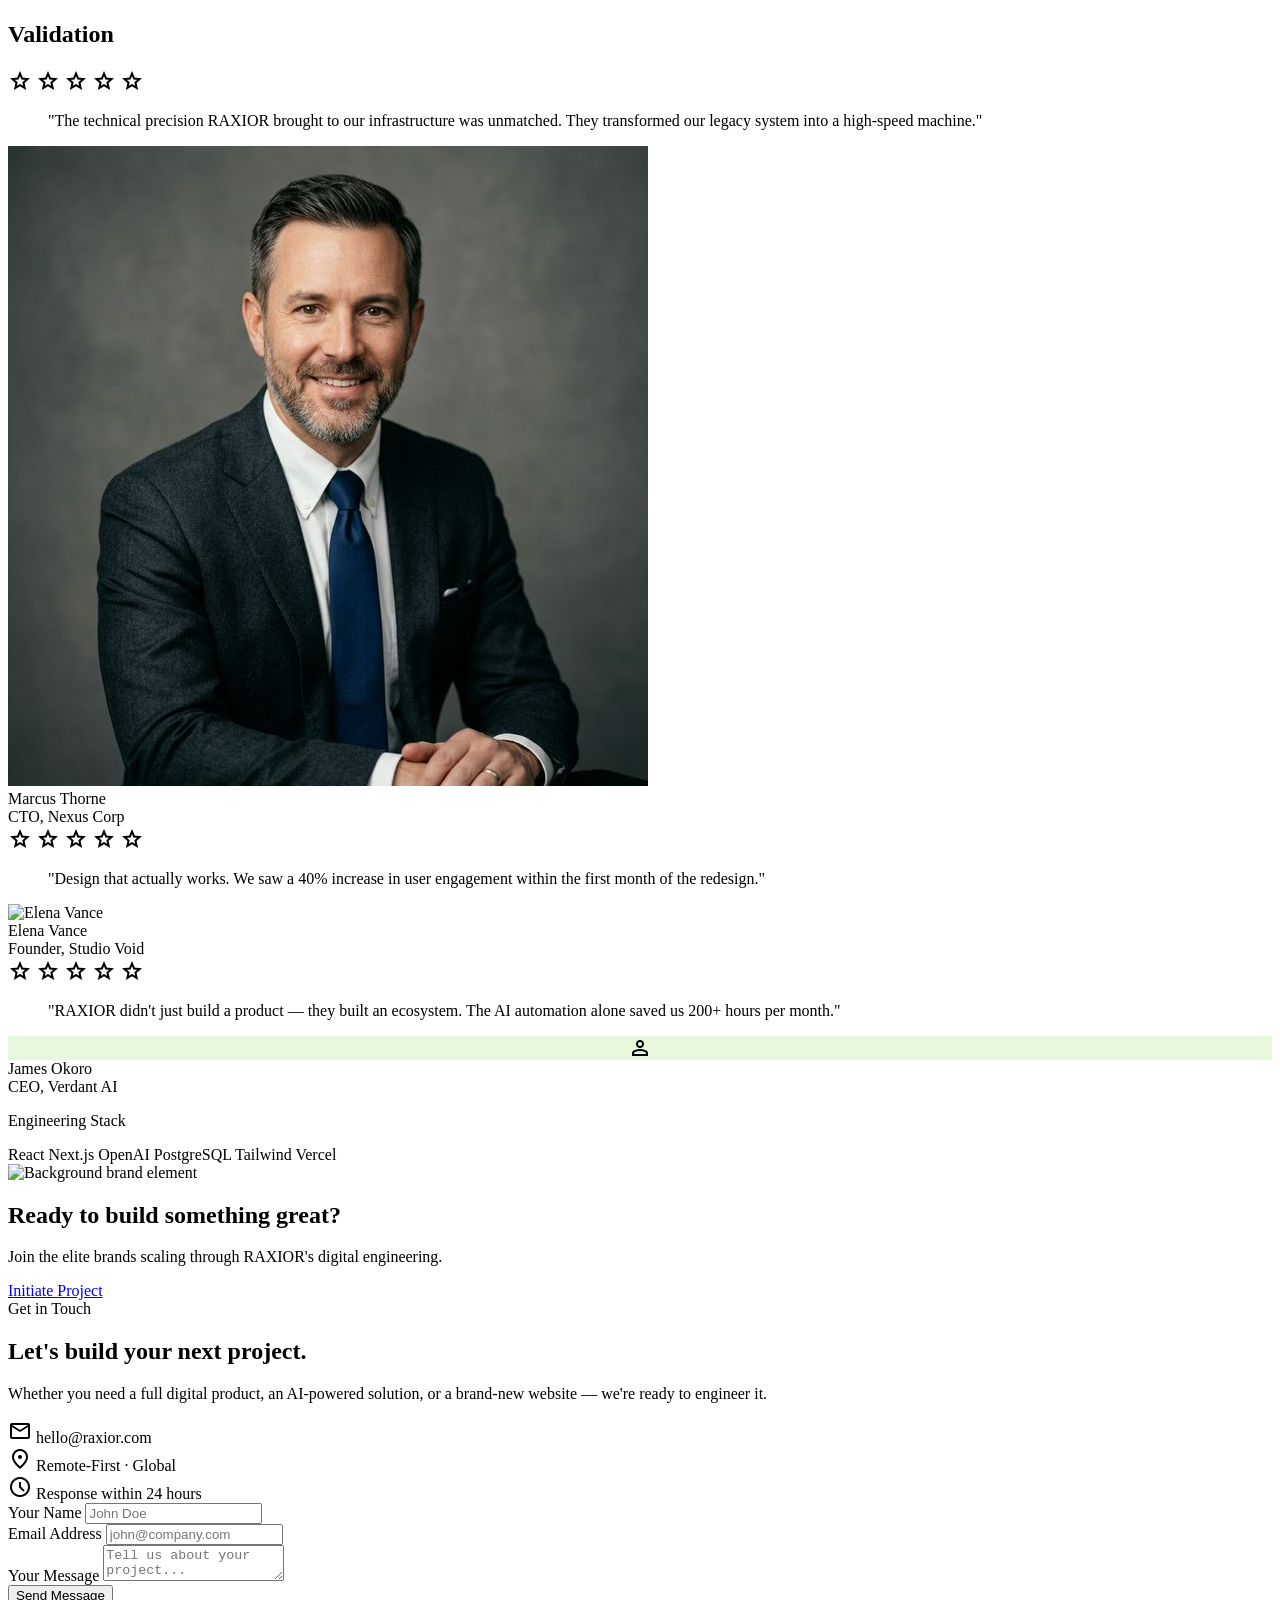
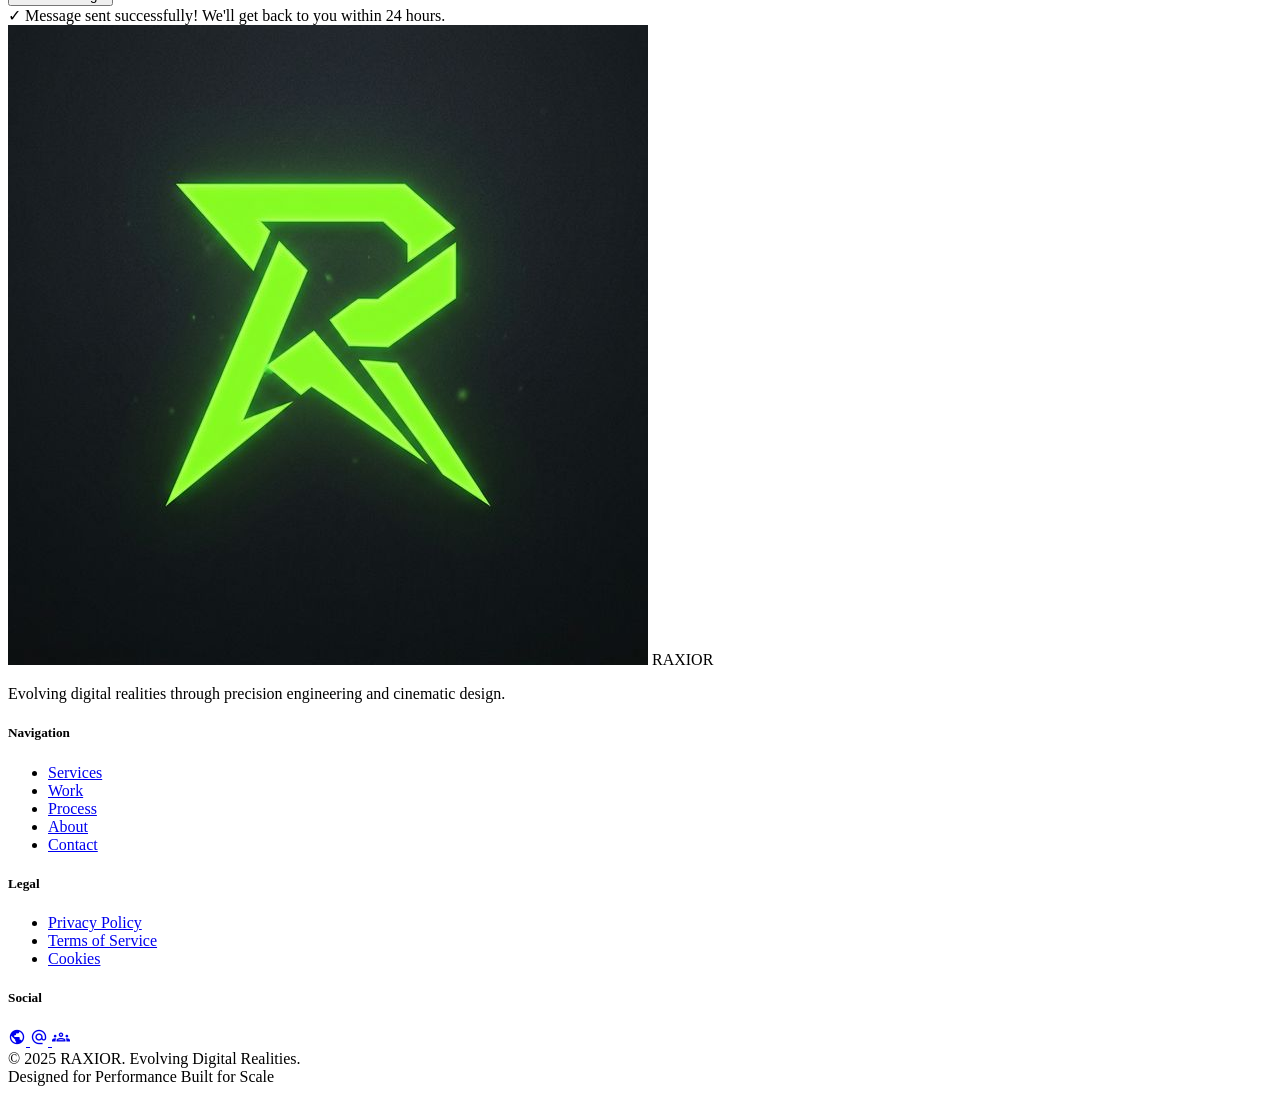
==== commit d75f5e9e: "Update index.html" ====
--- a/index.html
+++ b/index.html
@@ -118,7 +118,7 @@
       <div class="about-image-wrap reveal-scale delay-2">
         <div class="about-image-glow"></div>
         <div class="about-image-card">
-          <img src="assets/images/digital-globe.png" alt="Futuristic 3D digital globe with neon green neural network lines"/>
+          <img src="digital-globe.png" alt="Futuristic 3D digital globe with neon green neural network lines"/>
         </div>
       </div>
     </div>
@@ -238,7 +238,7 @@
     <div class="work-grid">
       <div class="work-item reveal delay-1">
         <div class="work-thumb">
-          <img src="assets/images/project-fintech.png" alt="Lumina Financial Dashboard"/>
+          <img src="project-fintech.png" alt="Lumina Financial Dashboard"/>
           <div class="work-thumb-overlay"></div>
         </div>
         <div class="work-info">
@@ -251,7 +251,7 @@
       </div>
       <div class="work-item reveal delay-2">
         <div class="work-thumb">
-          <img src="assets/images/project-smarthome.png" alt="Aether OS Smart Home App"/>
+          <img src="project-smarthome.png" alt="Aether OS Smart Home App"/>
           <div class="work-thumb-overlay"></div>
         </div>
         <div class="work-info">
@@ -285,7 +285,7 @@
         <blockquote>"The technical precision RAXIOR brought to our infrastructure was unmatched. They transformed our legacy system into a high-speed machine."</blockquote>
         <div class="testimonial-author">
           <div class="testimonial-avatar">
-            <img src="assets/images/avatar-marcus.png" alt="Marcus Thorne"/>
+            <img src="avatar-marcus.png" alt="Marcus Thorne"/>
           </div>
           <div>
             <div class="name">Marcus Thorne</div>
@@ -422,7 +422,7 @@
     <div class="footer-grid">
       <div>
         <div class="footer-brand">
-          <img src="assets/images/logo.png" alt="RAXIOR Logo"/>
+          <img src="logo.png" alt="RAXIOR Logo"/>
           <span>RAXIOR</span>
         </div>
         <p class="footer-desc">
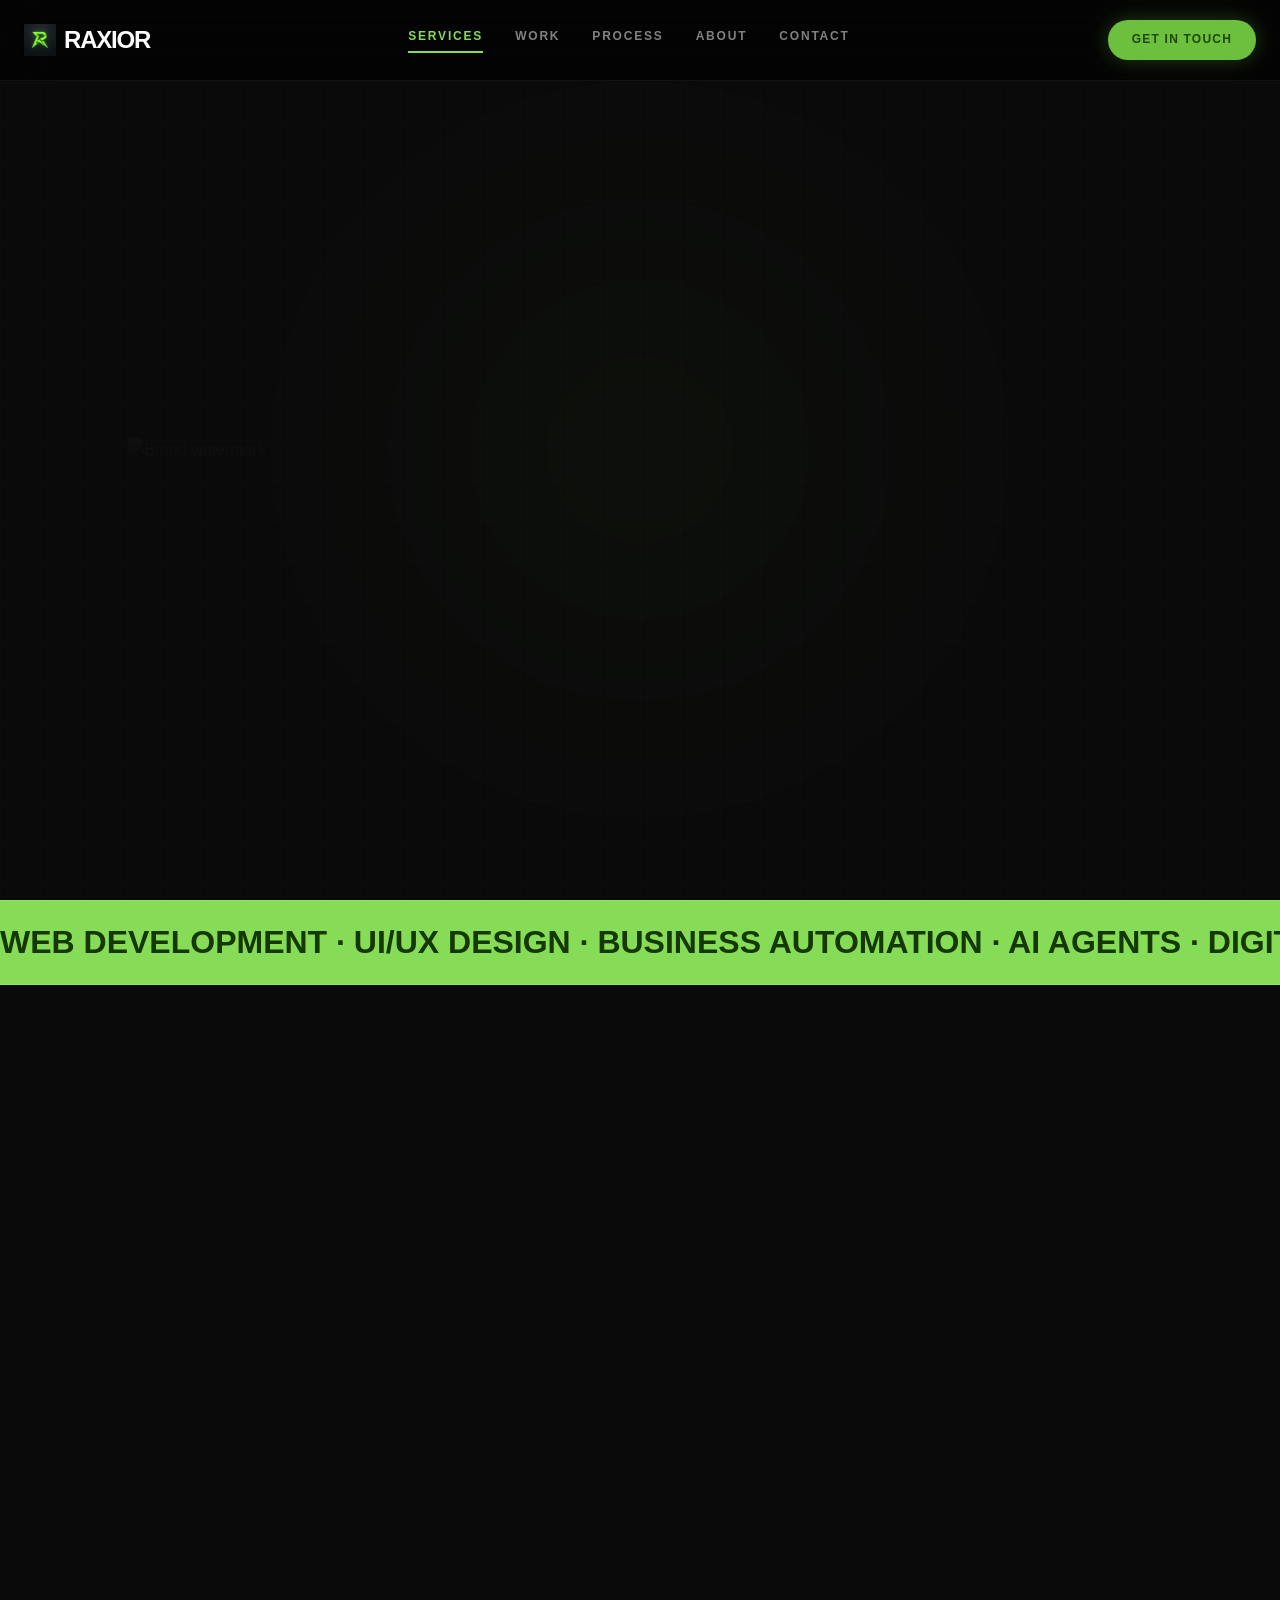
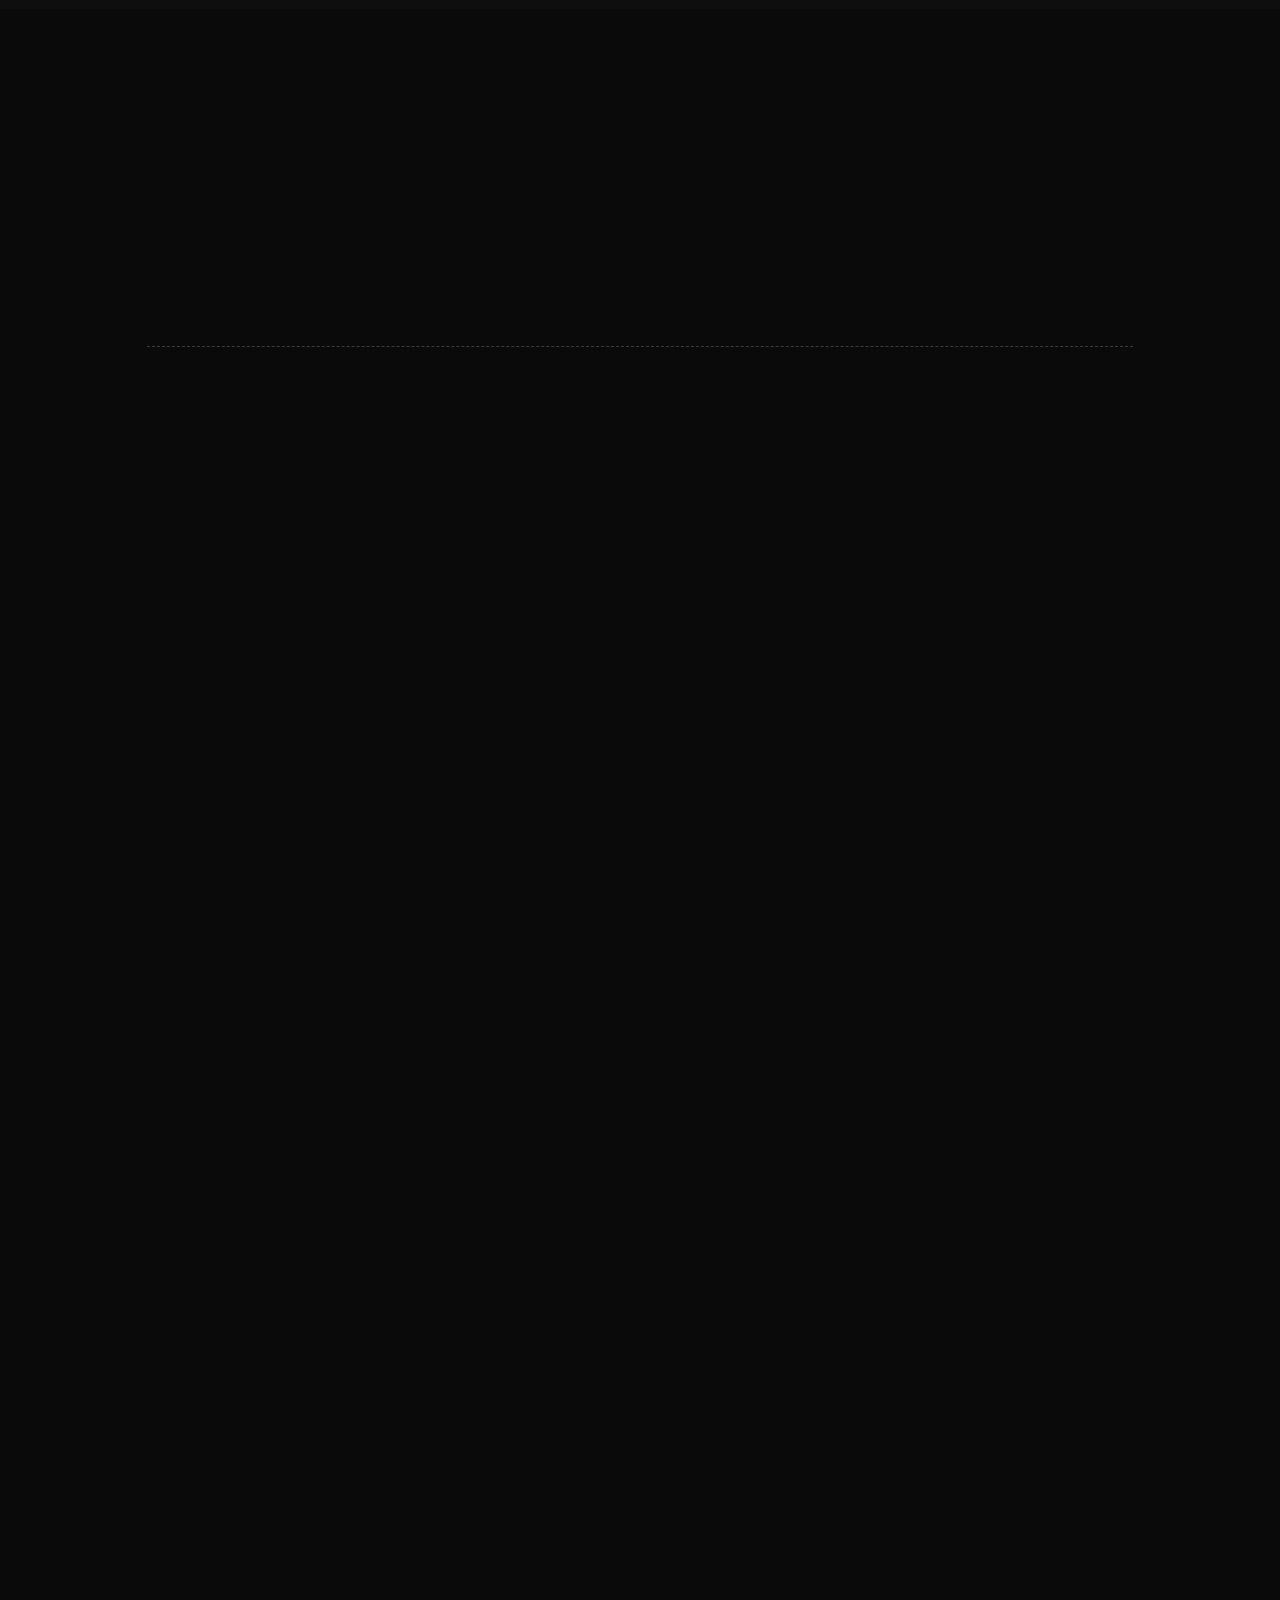
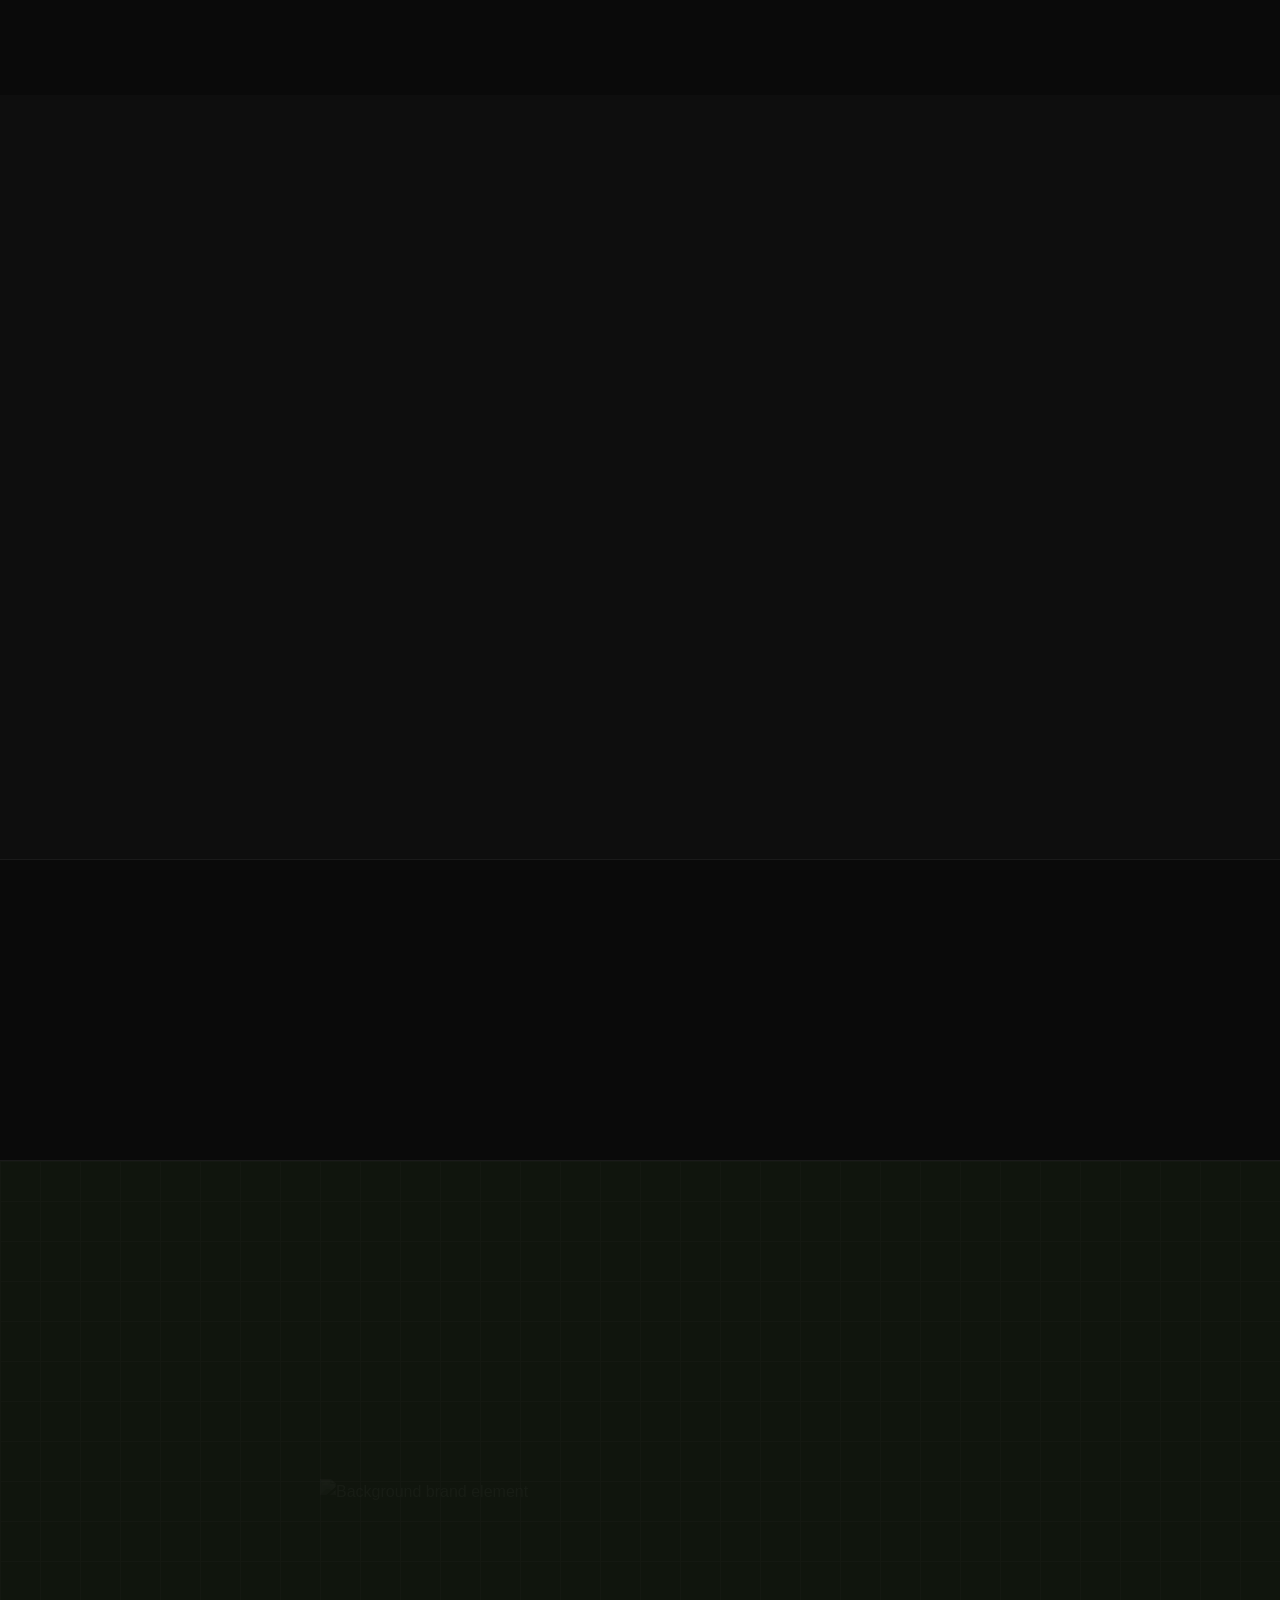
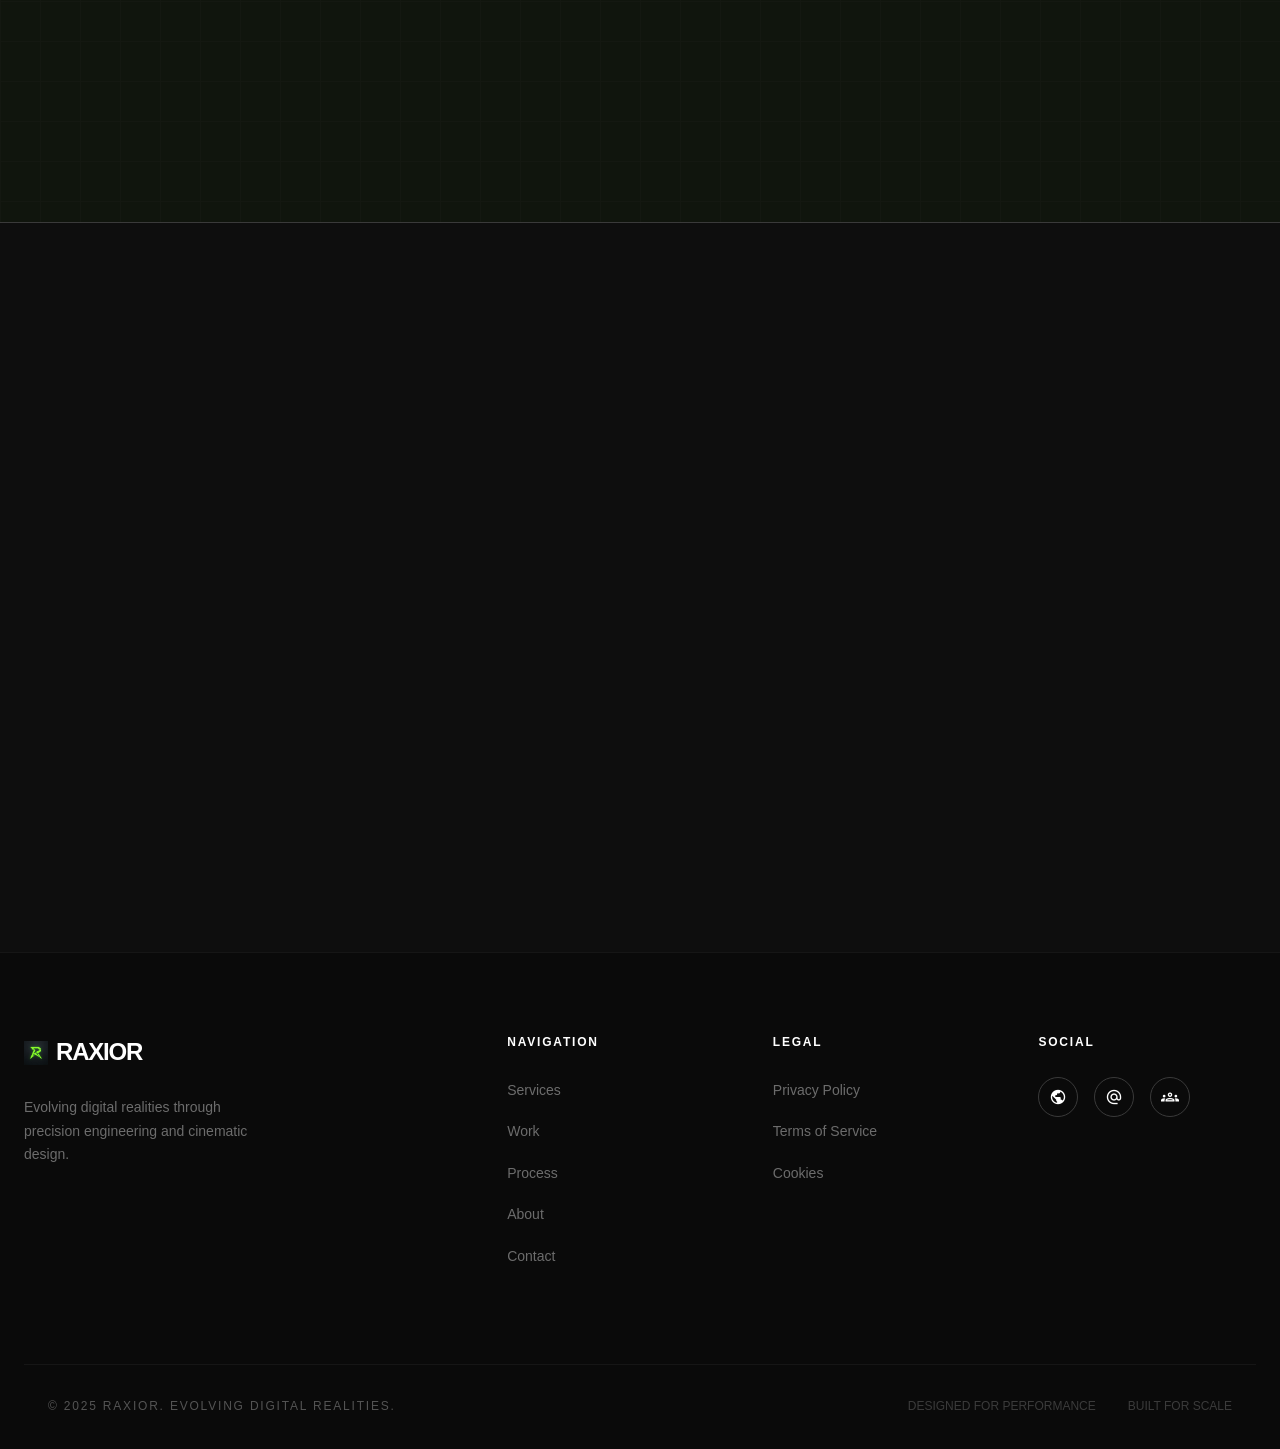
==== commit 3ccf799d: "Update index.html" ====
--- a/index.html
+++ b/index.html
@@ -12,7 +12,7 @@
   <link rel="icon" href="data:image/svg+xml,<svg xmlns='http://www.w3.org/2000/svg' viewBox='0 0 100 100'><text y='.9em' font-size='90'>⚡</text></svg>"/>
   <link href="https://fonts.googleapis.com/css2?family=Space+Grotesk:wght@300;400;500;600;700;900&display=swap" rel="stylesheet"/>
   <link href="https://fonts.googleapis.com/css2?family=Material+Symbols+Outlined:wght,FILL@100..700,0..1&display=swap" rel="stylesheet"/>
-  <link rel="stylesheet" href="css/style.css"/>
+  <link rel="stylesheet" href="style.css"/>
 </head>
 <body>
 
--- a/style.css
+++ b/style.css
@@ -0,0 +1,1311 @@
+/* ===================================================
+   RAXIOR — Cinematic Core Design System
+   Vanilla CSS — No framework dependencies
+   =================================================== */
+
+/* ---------- CSS Custom Properties ---------- */
+:root {
+  /* Surface */
+  --surface: #10150c;
+  --surface-dim: #10150c;
+  --surface-bright: #353b30;
+  --surface-container-lowest: #0b1007;
+  --surface-container-low: #181d14;
+  --surface-container: #1c2118;
+  --surface-container-high: #262c22;
+  --surface-container-highest: #31362c;
+  --on-surface: #dfe4d6;
+  --on-surface-variant: #c0cab4;
+  --inverse-surface: #dfe4d6;
+  --inverse-on-surface: #2d3228;
+
+  /* Outline */
+  --outline: #8a9480;
+  --outline-variant: #404a39;
+  --surface-tint: #87db57;
+
+  /* Primary */
+  --primary: #87dc57;
+  --on-primary: #143800;
+  --primary-container: #6dbf3e;
+  --on-primary-container: #1c4900;
+  --inverse-primary: #2c6c00;
+
+  /* Secondary */
+  --secondary: #c8c6c6;
+  --on-secondary: #303030;
+  --secondary-container: #474747;
+  --on-secondary-container: #b6b5b4;
+
+  /* Tertiary */
+  --tertiary: #ffb0d2;
+  --on-tertiary: #63003e;
+  --tertiary-container: #ff82bf;
+  --on-tertiary-container: #79124f;
+
+  /* Error */
+  --error: #ffb4ab;
+  --on-error: #690005;
+  --error-container: #93000a;
+  --on-error-container: #ffdad6;
+
+  /* Background */
+  --background: #10150c;
+  --on-background: #dfe4d6;
+
+  /* Raw colors */
+  --dark-bg: #0A0A0A;
+  --dark-card: #1A1A1A;
+  --border-grey: #3A3A3A;
+  --text-muted: #a0a0a0;
+
+  /* Spacing */
+  --unit: 8px;
+  --container-max: 1440px;
+  --gutter: 24px;
+  --margin-page: 64px;
+  --section-gap: 160px;
+
+  /* Transitions */
+  --ease-out: cubic-bezier(0.16, 1, 0.3, 1);
+}
+
+/* ---------- Reset & Base ---------- */
+*, *::before, *::after {
+  margin: 0;
+  padding: 0;
+  box-sizing: border-box;
+}
+
+html {
+  scroll-behavior: smooth;
+  -webkit-font-smoothing: antialiased;
+  -moz-osx-font-smoothing: grayscale;
+}
+
+body {
+  background-color: var(--dark-bg);
+  color: var(--on-background);
+  font-family: 'Space Grotesk', sans-serif;
+  font-size: 16px;
+  font-weight: 400;
+  line-height: 1.6;
+  overflow-x: hidden;
+}
+
+img {
+  max-width: 100%;
+  height: auto;
+  display: block;
+}
+
+a {
+  color: inherit;
+  text-decoration: none;
+}
+
+ul, ol {
+  list-style: none;
+}
+
+button {
+  font-family: inherit;
+  border: none;
+  cursor: pointer;
+  background: none;
+}
+
+/* ---------- Scrollbar ---------- */
+::-webkit-scrollbar {
+  width: 6px;
+}
+::-webkit-scrollbar-track {
+  background: var(--dark-bg);
+}
+::-webkit-scrollbar-thumb {
+  background: var(--border-grey);
+  border-radius: 3px;
+}
+::-webkit-scrollbar-thumb:hover {
+  background: var(--primary);
+}
+
+/* ---------- Typography ---------- */
+.text-hero-display {
+  font-family: 'Space Grotesk', sans-serif;
+  font-size: 96px;
+  font-weight: 700;
+  line-height: 1.0;
+  letter-spacing: -0.04em;
+}
+.text-headline-xl {
+  font-family: 'Space Grotesk', sans-serif;
+  font-size: 72px;
+  font-weight: 700;
+  line-height: 1.1;
+  letter-spacing: -0.03em;
+}
+.text-headline-lg {
+  font-family: 'Space Grotesk', sans-serif;
+  font-size: 48px;
+  font-weight: 600;
+  line-height: 1.2;
+  letter-spacing: -0.02em;
+}
+.text-headline-md {
+  font-family: 'Space Grotesk', sans-serif;
+  font-size: 32px;
+  font-weight: 600;
+  line-height: 1.3;
+  letter-spacing: -0.01em;
+}
+.text-body-lg {
+  font-size: 18px;
+  font-weight: 400;
+  line-height: 1.6;
+}
+.text-body-md {
+  font-size: 16px;
+  font-weight: 400;
+  line-height: 1.6;
+}
+.text-label-mono {
+  font-family: 'Space Grotesk', sans-serif;
+  font-size: 12px;
+  font-weight: 500;
+  line-height: 1.0;
+  letter-spacing: 0.1em;
+  text-transform: uppercase;
+}
+
+/* ---------- Utility ---------- */
+.container {
+  max-width: 1280px;
+  margin: 0 auto;
+  padding: 0 24px;
+}
+.text-primary  { color: var(--primary); }
+.text-white    { color: #fff; }
+.text-muted    { color: var(--on-surface-variant); }
+.italic        { font-style: italic; }
+.uppercase     { text-transform: uppercase; }
+.tracking-wide { letter-spacing: 0.2em; }
+.relative      { position: relative; }
+
+/* ---------- Glow Effects ---------- */
+.glow-lime {
+  box-shadow: 0 0 20px 0 rgba(109, 191, 62, 0.3);
+}
+.glow-lime-intense {
+  box-shadow: 0 0 30px 5px rgba(109, 191, 62, 0.45);
+}
+
+/* ---------- Buttons ---------- */
+.btn {
+  display: inline-flex;
+  align-items: center;
+  justify-content: center;
+  gap: 8px;
+  font-family: 'Space Grotesk', sans-serif;
+  font-weight: 700;
+  font-size: 16px;
+  border-radius: 9999px;
+  padding: 16px 40px;
+  transition: all 0.3s var(--ease-out);
+  white-space: nowrap;
+}
+.btn-primary {
+  background-color: var(--primary-container);
+  color: var(--on-primary-container);
+  box-shadow: 0 0 20px 0 rgba(109, 191, 62, 0.3);
+}
+.btn-primary:hover {
+  box-shadow: 0 0 30px 5px rgba(109, 191, 62, 0.5);
+  transform: scale(1.05);
+}
+.btn-primary:active {
+  transform: scale(0.95);
+}
+.btn-secondary {
+  background: transparent;
+  color: #fff;
+  border: 1px solid rgba(255,255,255,0.2);
+}
+.btn-secondary:hover {
+  background: rgba(255,255,255,0.1);
+  transform: scale(1.05);
+}
+.btn-sm {
+  padding: 10px 24px;
+  font-size: 12px;
+  letter-spacing: 0.1em;
+  text-transform: uppercase;
+}
+
+/* ---------- Header ---------- */
+.site-header {
+  position: fixed;
+  top: 0;
+  left: 0;
+  width: 100%;
+  z-index: 100;
+  background: rgba(0,0,0,0.6);
+  backdrop-filter: blur(24px);
+  -webkit-backdrop-filter: blur(24px);
+  border-bottom: 1px solid rgba(255,255,255,0.06);
+  transition: all 0.4s var(--ease-out);
+}
+.site-header.scrolled {
+  background: rgba(0,0,0,0.85);
+  border-bottom-color: rgba(255,255,255,0.1);
+}
+.header-inner {
+  display: flex;
+  justify-content: space-between;
+  align-items: center;
+  max-width: 1280px;
+  margin: 0 auto;
+  padding: 0 24px;
+  height: 80px;
+  transition: height 0.4s var(--ease-out);
+}
+.site-header.scrolled .header-inner {
+  height: 64px;
+}
+.header-brand {
+  display: flex;
+  align-items: center;
+  gap: 8px;
+}
+.header-brand img {
+  height: 32px;
+  width: auto;
+}
+.header-brand span {
+  font-size: 24px;
+  font-weight: 900;
+  letter-spacing: -0.05em;
+  color: #fff;
+}
+
+/* Desktop Nav */
+.header-nav {
+  display: flex;
+  align-items: center;
+  gap: 32px;
+}
+.header-nav a {
+  font-family: 'Space Grotesk', sans-serif;
+  font-size: 12px;
+  font-weight: 700;
+  text-transform: uppercase;
+  letter-spacing: 0.15em;
+  color: rgba(255,255,255,0.5);
+  transition: color 0.3s, border-color 0.3s;
+  padding-bottom: 4px;
+  border-bottom: 2px solid transparent;
+}
+.header-nav a:hover,
+.header-nav a.active {
+  color: var(--primary);
+  border-bottom-color: var(--primary);
+}
+
+/* Mobile Hamburger */
+.hamburger {
+  display: none;
+  flex-direction: column;
+  gap: 5px;
+  cursor: pointer;
+  padding: 8px;
+  z-index: 200;
+}
+.hamburger span {
+  display: block;
+  width: 24px;
+  height: 2px;
+  background: #fff;
+  transition: all 0.3s var(--ease-out);
+  border-radius: 2px;
+}
+.hamburger.open span:nth-child(1) {
+  transform: rotate(45deg) translate(5px, 5px);
+}
+.hamburger.open span:nth-child(2) {
+  opacity: 0;
+}
+.hamburger.open span:nth-child(3) {
+  transform: rotate(-45deg) translate(5px, -5px);
+}
+
+/* Mobile Nav Overlay */
+.mobile-nav {
+  display: none;
+  position: fixed;
+  inset: 0;
+  background: rgba(0,0,0,0.95);
+  backdrop-filter: blur(24px);
+  z-index: 99;
+  flex-direction: column;
+  align-items: center;
+  justify-content: center;
+  gap: 32px;
+  opacity: 0;
+  pointer-events: none;
+  transition: opacity 0.4s var(--ease-out);
+}
+.mobile-nav.open {
+  opacity: 1;
+  pointer-events: all;
+}
+.mobile-nav a {
+  font-size: 24px;
+  font-weight: 700;
+  color: #fff;
+  text-transform: uppercase;
+  letter-spacing: 0.1em;
+  transition: color 0.3s;
+}
+.mobile-nav a:hover {
+  color: var(--primary);
+}
+
+/* ---------- Grid Mesh Overlay ---------- */
+.grid-mesh {
+  background-image:
+    linear-gradient(var(--border-grey) 1px, transparent 1px),
+    linear-gradient(90deg, var(--border-grey) 1px, transparent 1px);
+  background-size: 40px 40px;
+  opacity: 0.05;
+}
+
+/* ---------- Hero Section ---------- */
+.hero {
+  position: relative;
+  min-height: 100vh;
+  display: flex;
+  align-items: center;
+  justify-content: center;
+  padding-top: 80px;
+  overflow: hidden;
+}
+.hero-mesh {
+  position: absolute;
+  inset: 0;
+}
+.hero-glow {
+  position: absolute;
+  top: 50%;  left: 50%;
+  transform: translate(-50%, -50%);
+  width: 800px; height: 800px;
+  background: radial-gradient(circle, rgba(135,220,87,0.2) 0%, transparent 70%);
+  border-radius: 50%;
+  filter: blur(120px);
+  opacity: 0.2;
+  pointer-events: none;
+  transition: transform 0.3s ease-out;
+}
+.hero-watermark {
+  position: absolute;
+  inset: 0;
+  display: flex;
+  align-items: center;
+  justify-content: center;
+  pointer-events: none;
+  opacity: 0.02;
+}
+.hero-watermark img {
+  width: 80%;
+  height: auto;
+  filter: grayscale(100%);
+}
+.hero-content {
+  position: relative;
+  z-index: 10;
+  max-width: 1280px;
+  margin: 0 auto;
+  padding: 0 24px;
+  text-align: center;
+}
+.hero-chip {
+  display: inline-flex;
+  align-items: center;
+  gap: 8px;
+  padding: 8px 16px;
+  background: rgba(255,255,255,0.05);
+  border: 1px solid rgba(255,255,255,0.1);
+  border-radius: 9999px;
+  margin-bottom: 32px;
+  backdrop-filter: blur(12px);
+}
+.hero-chip .dot {
+  width: 8px; height: 8px;
+  border-radius: 50%;
+  background: var(--primary);
+  animation: pulse 2s infinite;
+}
+@keyframes pulse {
+  0%, 100% { opacity: 1; transform: scale(1); }
+  50% { opacity: 0.5; transform: scale(1.3); }
+}
+.hero h1 {
+  max-width: 900px;
+  margin: 0 auto 32px;
+  color: #fff;
+}
+.hero .subtitle {
+  max-width: 640px;
+  margin: 0 auto 48px;
+  color: var(--on-surface-variant);
+}
+.hero-buttons {
+  display: flex;
+  flex-wrap: wrap;
+  align-items: center;
+  justify-content: center;
+  gap: 24px;
+  margin-bottom: 96px;
+}
+.hero-stats {
+  display: grid;
+  grid-template-columns: repeat(3, 1fr);
+  gap: 32px;
+}
+.stat-card {
+  text-align: left;
+  padding: 24px;
+  background: rgba(255,255,255,0.05);
+  backdrop-filter: blur(8px);
+  border-left: 2px solid var(--primary);
+}
+.stat-card .stat-value {
+  font-size: 32px;
+  font-weight: 600;
+  color: #fff;
+  line-height: 1.3;
+}
+.stat-card .stat-label {
+  font-size: 12px;
+  font-weight: 500;
+  letter-spacing: 0.1em;
+  text-transform: uppercase;
+  color: var(--on-surface-variant);
+}
+
+/* ---------- Marquee ---------- */
+.marquee-wrap {
+  background: var(--primary);
+  padding: 16px 0;
+  overflow: hidden;
+  border-top: 1px solid rgba(255,255,255,0.1);
+  border-bottom: 1px solid rgba(255,255,255,0.1);
+}
+.marquee-track {
+  display: flex;
+  align-items: center;
+  gap: 48px;
+  white-space: nowrap;
+  animation: marquee 20s linear infinite;
+}
+.marquee-track span {
+  font-size: 32px;
+  font-weight: 900;
+  text-transform: uppercase;
+  color: var(--on-primary);
+}
+@keyframes marquee {
+  0%   { transform: translateX(0); }
+  100% { transform: translateX(-50%); }
+}
+
+/* ---------- Section Spacing ---------- */
+.section {
+  padding: 160px 0;
+}
+.section-dark {
+  background: #0E0E0E;
+}
+.section-black {
+  background: var(--dark-bg);
+}
+
+/* ---------- About Section ---------- */
+.about-grid {
+  display: grid;
+  grid-template-columns: 1fr 1fr;
+  gap: 96px;
+  align-items: center;
+}
+.about-label {
+  display: block;
+  color: var(--primary);
+  margin-bottom: 16px;
+}
+.about-text h2 {
+  color: #fff;
+  margin-bottom: 32px;
+}
+.about-text p {
+  color: var(--on-surface-variant);
+  line-height: 1.8;
+  margin-bottom: 32px;
+}
+.about-badge {
+  display: flex;
+  align-items: center;
+  gap: 16px;
+}
+.about-badge .icon-circle {
+  width: 48px; height: 48px;
+  border-radius: 50%;
+  border: 1px solid var(--primary);
+  display: flex;
+  align-items: center;
+  justify-content: center;
+}
+.about-badge .icon-circle .material-symbols-outlined {
+  color: var(--primary);
+  font-size: 24px;
+}
+.about-image-wrap {
+  position: relative;
+}
+.about-image-glow {
+  position: absolute;
+  inset: -16px;
+  background: rgba(135,220,87,0.1);
+  filter: blur(48px);
+  border-radius: 50%;
+}
+.about-image-card {
+  position: relative;
+  background: var(--dark-card);
+  border: 1px solid var(--border-grey);
+  padding: 16px;
+  border-radius: 12px;
+  overflow: hidden;
+}
+.about-image-card img {
+  width: 100%;
+  aspect-ratio: 1;
+  object-fit: cover;
+}
+
+/* ---------- Services Bento Grid ---------- */
+.services-header {
+  margin-bottom: 64px;
+}
+.services-header h2 {
+  color: #fff;
+  margin-bottom: 16px;
+}
+.services-header .accent-bar {
+  height: 4px;
+  width: 96px;
+  background: var(--primary);
+}
+.services-grid {
+  display: grid;
+  grid-template-columns: 1fr 1fr;
+  gap: 32px;
+}
+.service-card {
+  position: relative;
+  background: rgba(255,255,255,0.05);
+  border: 1px solid var(--border-grey);
+  border-top: 4px solid var(--primary);
+  padding: 40px;
+  backdrop-filter: blur(12px);
+  transition: background 0.5s, transform 0.4s var(--ease-out), box-shadow 0.4s;
+}
+.service-card:hover {
+  background: rgba(255,255,255,0.1);
+  transform: translateY(-4px);
+  box-shadow: 0 12px 40px rgba(0,0,0,0.4);
+}
+.service-card-top {
+  display: flex;
+  justify-content: space-between;
+  align-items: flex-start;
+  margin-bottom: 32px;
+}
+.service-card-top .material-symbols-outlined {
+  font-size: 48px;
+  color: var(--primary);
+}
+.service-card-top .card-number {
+  font-size: 72px;
+  font-weight: 700;
+  color: rgba(255,255,255,0.08);
+  line-height: 1;
+}
+.service-card h3 {
+  font-size: 32px;
+  font-weight: 600;
+  color: #fff;
+  margin-bottom: 16px;
+}
+.service-card p {
+  color: var(--on-surface-variant);
+  margin-bottom: 32px;
+}
+.service-card ul li {
+  font-size: 12px;
+  font-weight: 500;
+  letter-spacing: 0.1em;
+  text-transform: uppercase;
+  color: var(--primary);
+  margin-bottom: 8px;
+}
+
+/* ---------- Process Section ---------- */
+.process-header {
+  text-align: center;
+  margin-bottom: 80px;
+}
+.process-header h2 {
+  color: #fff;
+}
+.process-timeline {
+  position: relative;
+  display: grid;
+  grid-template-columns: repeat(4, 1fr);
+  gap: 48px;
+}
+.process-line {
+  position: absolute;
+  top: 40px;
+  left: 10%;
+  right: 10%;
+  height: 1px;
+  border-top: 1px dashed rgba(255,255,255,0.2);
+  display: none;
+}
+.process-step {
+  position: relative;
+  z-index: 10;
+  text-align: center;
+}
+.step-circle {
+  width: 80px; height: 80px;
+  border-radius: 50%;
+  display: flex;
+  align-items: center;
+  justify-content: center;
+  margin: 0 auto 32px;
+  font-weight: 700;
+  font-size: 32px;
+  transition: all 0.3s;
+}
+.step-circle.active {
+  background: var(--primary);
+  color: var(--on-primary);
+  box-shadow: 0 0 20px 0 rgba(109,191,62,0.3);
+}
+.step-circle.inactive {
+  background: var(--dark-card);
+  border: 1px solid var(--border-grey);
+  color: #fff;
+}
+.process-step h4 {
+  color: #fff;
+  font-size: 16px;
+  font-weight: 600;
+  margin-bottom: 8px;
+}
+.process-step p {
+  color: var(--on-surface-variant);
+  font-size: 14px;
+}
+
+/* ---------- Portfolio / Work Section ---------- */
+.work-header {
+  display: flex;
+  justify-content: space-between;
+  align-items: flex-end;
+  margin-bottom: 64px;
+}
+.work-header .label {
+  display: block;
+  color: var(--primary);
+  margin-bottom: 16px;
+}
+.work-header h2 {
+  color: #fff;
+}
+.work-header a {
+  color: #fff;
+  font-size: 12px;
+  font-weight: 500;
+  text-transform: uppercase;
+  letter-spacing: 0.15em;
+  padding-bottom: 4px;
+  border-bottom: 1px solid var(--primary);
+  transition: color 0.3s;
+}
+.work-header a:hover {
+  color: var(--primary);
+}
+.work-grid {
+  display: grid;
+  grid-template-columns: 1fr 1fr;
+  gap: 48px;
+}
+.work-item {
+  cursor: pointer;
+  overflow: hidden;
+}
+.work-item:nth-child(2) {
+  margin-top: 96px;
+}
+.work-thumb {
+  aspect-ratio: 16 / 10;
+  background: var(--dark-card);
+  overflow: hidden;
+  margin-bottom: 24px;
+  position: relative;
+}
+.work-thumb img {
+  width: 100%;
+  height: 100%;
+  object-fit: cover;
+  transition: transform 0.7s var(--ease-out);
+}
+.work-item:hover .work-thumb img {
+  transform: scale(1.1);
+}
+.work-thumb-overlay {
+  position: absolute;
+  inset: 0;
+  background: rgba(109,191,62,0.2);
+  opacity: 0;
+  transition: opacity 0.5s;
+}
+.work-item:hover .work-thumb-overlay {
+  opacity: 1;
+}
+.work-info {
+  display: flex;
+  justify-content: space-between;
+  align-items: flex-start;
+}
+.work-info h3 {
+  color: #fff;
+  font-size: 32px;
+  font-weight: 600;
+  margin-bottom: 8px;
+}
+.work-info p {
+  color: var(--on-surface-variant);
+  font-size: 12px;
+  text-transform: uppercase;
+  letter-spacing: 0.05em;
+}
+.work-info .material-symbols-outlined {
+  color: var(--primary);
+  font-size: 24px;
+  transition: transform 0.3s;
+}
+.work-item:hover .work-info .material-symbols-outlined {
+  transform: translate(4px, -4px);
+}
+
+/* ---------- Testimonials ---------- */
+.testimonials-header {
+  text-align: center;
+  margin-bottom: 64px;
+}
+.testimonials-header h2 {
+  color: #fff;
+}
+.testimonials-scroll {
+  display: flex;
+  gap: 32px;
+  overflow-x: auto;
+  padding-bottom: 48px;
+  scroll-snap-type: x mandatory;
+  scrollbar-width: none;
+  -ms-overflow-style: none;
+}
+.testimonials-scroll::-webkit-scrollbar {
+  display: none;
+}
+.testimonial-card {
+  min-width: 400px;
+  flex-shrink: 0;
+  background: rgba(255,255,255,0.05);
+  padding: 48px;
+  border: 1px solid var(--border-grey);
+  scroll-snap-align: center;
+  backdrop-filter: blur(12px);
+  transition: transform 0.3s, box-shadow 0.3s;
+}
+.testimonial-card:hover {
+  transform: translateY(-4px);
+  box-shadow: 0 8px 32px rgba(0,0,0,0.3);
+}
+.testimonial-stars {
+  display: flex;
+  gap: 4px;
+  margin-bottom: 32px;
+}
+.testimonial-stars .material-symbols-outlined {
+  color: var(--primary);
+  font-size: 20px;
+  font-variation-settings: 'FILL' 1;
+}
+.testimonial-card blockquote {
+  color: #fff;
+  font-size: 18px;
+  font-style: italic;
+  line-height: 1.6;
+  margin-bottom: 48px;
+}
+.testimonial-author {
+  display: flex;
+  align-items: center;
+  gap: 16px;
+}
+.testimonial-avatar {
+  width: 48px; height: 48px;
+  border-radius: 50%;
+  background: rgba(135,220,87,0.2);
+  overflow: hidden;
+}
+.testimonial-avatar img {
+  width: 100%;
+  height: 100%;
+  object-fit: cover;
+}
+.testimonial-author .name {
+  color: #fff;
+  font-weight: 700;
+}
+.testimonial-author .role {
+  color: var(--on-surface-variant);
+  font-size: 12px;
+  text-transform: uppercase;
+}
+
+/* ---------- Tech Stack ---------- */
+.tech-stack {
+  padding: 96px 0;
+  border-top: 1px solid var(--dark-card);
+  border-bottom: 1px solid var(--dark-card);
+}
+.tech-stack-label {
+  text-align: center;
+  margin-bottom: 48px;
+  color: var(--on-surface-variant);
+}
+.tech-stack-logos {
+  display: flex;
+  flex-wrap: wrap;
+  justify-content: center;
+  align-items: center;
+  gap: 64px;
+  opacity: 0.5;
+}
+.tech-stack-logos span {
+  font-size: 30px;
+  font-weight: 900;
+  color: #fff;
+  transition: color 0.3s, transform 0.3s;
+  cursor: pointer;
+}
+.tech-stack-logos span:hover {
+  color: var(--primary);
+  transform: scale(1.1);
+}
+
+/* ---------- CTA Section ---------- */
+.cta-section {
+  position: relative;
+  overflow: hidden;
+}
+.cta-bg {
+  position: absolute;
+  inset: 0;
+  background: rgba(135,220,87,0.05);
+}
+.cta-mesh {
+  position: absolute;
+  inset: 0;
+  opacity: 0.1;
+}
+.cta-watermark {
+  position: absolute;
+  inset: 0;
+  display: flex;
+  align-items: center;
+  justify-content: center;
+  pointer-events: none;
+  opacity: 0.03;
+}
+.cta-watermark img {
+  width: 50%;
+  height: auto;
+  filter: grayscale(100%);
+}
+.cta-content {
+  position: relative;
+  z-index: 10;
+  max-width: 800px;
+  margin: 0 auto;
+  padding: 0 24px;
+  text-align: center;
+}
+.cta-content h2 {
+  color: #fff;
+  margin-bottom: 48px;
+}
+.cta-content p {
+  color: var(--on-surface-variant);
+  font-size: 18px;
+  margin-bottom: 48px;
+}
+
+/* ---------- Contact Section ---------- */
+.contact-section {
+  background: #0E0E0E;
+  border-top: 1px solid var(--border-grey);
+}
+.contact-grid {
+  display: grid;
+  grid-template-columns: 1fr 1fr;
+  gap: 96px;
+  align-items: start;
+}
+.contact-info h2 {
+  color: #fff;
+  margin-bottom: 24px;
+}
+.contact-info p {
+  color: var(--on-surface-variant);
+  margin-bottom: 32px;
+  line-height: 1.8;
+}
+.contact-detail {
+  display: flex;
+  align-items: center;
+  gap: 16px;
+  margin-bottom: 20px;
+  color: var(--on-surface-variant);
+}
+.contact-detail .material-symbols-outlined {
+  color: var(--primary);
+  font-size: 24px;
+}
+.contact-form {
+  display: flex;
+  flex-direction: column;
+  gap: 24px;
+}
+.form-group {
+  display: flex;
+  flex-direction: column;
+  gap: 8px;
+}
+.form-group label {
+  font-size: 12px;
+  font-weight: 500;
+  letter-spacing: 0.1em;
+  text-transform: uppercase;
+  color: var(--on-surface-variant);
+}
+.form-group input,
+.form-group textarea {
+  font-family: 'Space Grotesk', sans-serif;
+  font-size: 16px;
+  color: #fff;
+  background: transparent;
+  border: none;
+  border-bottom: 1px solid var(--border-grey);
+  padding: 12px 0;
+  outline: none;
+  transition: border-color 0.3s, box-shadow 0.3s;
+}
+.form-group input:focus,
+.form-group textarea:focus {
+  border-bottom-color: var(--primary);
+  box-shadow: 0 2px 8px rgba(109,191,62,0.15);
+}
+.form-group input::placeholder,
+.form-group textarea::placeholder {
+  color: rgba(255,255,255,0.2);
+}
+.form-group textarea {
+  resize: vertical;
+  min-height: 120px;
+}
+.form-group input.error,
+.form-group textarea.error {
+  border-bottom-color: var(--error);
+}
+.form-error {
+  color: var(--error);
+  font-size: 12px;
+  display: none;
+}
+.form-success {
+  display: none;
+  background: rgba(109,191,62,0.1);
+  border: 1px solid var(--primary);
+  padding: 16px 24px;
+  color: var(--primary);
+  font-weight: 600;
+  text-align: center;
+}
+.form-success.show {
+  display: block;
+}
+
+/* ---------- Footer ---------- */
+.site-footer {
+  padding: 80px 0 0;
+  background: var(--dark-bg);
+  border-top: 1px solid rgba(255,255,255,0.05);
+}
+.footer-grid {
+  display: grid;
+  grid-template-columns: 2fr 1fr 1fr 1fr;
+  gap: 48px;
+}
+.footer-brand {
+  display: flex;
+  align-items: center;
+  gap: 8px;
+  margin-bottom: 24px;
+}
+.footer-brand img {
+  height: 24px;
+  width: auto;
+}
+.footer-brand span {
+  font-size: 24px;
+  font-weight: 900;
+  letter-spacing: -0.05em;
+  color: #fff;
+}
+.footer-desc {
+  color: rgba(255,255,255,0.4);
+  font-size: 14px;
+  line-height: 1.7;
+  max-width: 240px;
+}
+.footer-heading {
+  font-size: 12px;
+  font-weight: 700;
+  text-transform: uppercase;
+  letter-spacing: 0.15em;
+  color: #fff;
+  margin-bottom: 24px;
+}
+.footer-links li {
+  margin-bottom: 16px;
+}
+.footer-links a {
+  color: rgba(255,255,255,0.4);
+  font-size: 14px;
+  transition: color 0.3s, transform 0.3s;
+  display: inline-block;
+}
+.footer-links a:hover {
+  color: var(--primary);
+  transform: translateY(-2px);
+}
+.social-links {
+  display: flex;
+  gap: 16px;
+}
+.social-link {
+  width: 40px; height: 40px;
+  border-radius: 50%;
+  border: 1px solid var(--border-grey);
+  display: flex;
+  align-items: center;
+  justify-content: center;
+  color: #fff;
+  transition: border-color 0.3s, color 0.3s, transform 0.3s;
+}
+.social-link:hover {
+  border-color: var(--primary);
+  color: var(--primary);
+  transform: translateY(-3px);
+}
+.footer-bottom {
+  max-width: 1280px;
+  margin: 0 auto;
+  padding: 32px 24px;
+  margin-top: 80px;
+  border-top: 1px solid rgba(255,255,255,0.05);
+  display: flex;
+  justify-content: space-between;
+  align-items: center;
+  flex-wrap: wrap;
+  gap: 16px;
+}
+.footer-copyright {
+  font-size: 12px;
+  text-transform: uppercase;
+  letter-spacing: 0.15em;
+  color: rgba(255,255,255,0.3);
+}
+.footer-taglines {
+  display: flex;
+  gap: 32px;
+}
+.footer-taglines span {
+  font-size: 12px;
+  text-transform: uppercase;
+  color: rgba(255,255,255,0.2);
+}
+
+/* ---------- Scroll Reveal Animations ---------- */
+.reveal {
+  opacity: 0;
+  transform: translateY(40px);
+  transition: opacity 0.8s var(--ease-out), transform 0.8s var(--ease-out);
+}
+.reveal.revealed {
+  opacity: 1;
+  transform: translateY(0);
+}
+.reveal-left {
+  opacity: 0;
+  transform: translateX(-40px);
+  transition: opacity 0.8s var(--ease-out), transform 0.8s var(--ease-out);
+}
+.reveal-left.revealed {
+  opacity: 1;
+  transform: translateX(0);
+}
+.reveal-right {
+  opacity: 0;
+  transform: translateX(40px);
+  transition: opacity 0.8s var(--ease-out), transform 0.8s var(--ease-out);
+}
+.reveal-right.revealed {
+  opacity: 1;
+  transform: translateX(0);
+}
+.reveal-scale {
+  opacity: 0;
+  transform: scale(0.9);
+  transition: opacity 0.8s var(--ease-out), transform 0.8s var(--ease-out);
+}
+.reveal-scale.revealed {
+  opacity: 1;
+  transform: scale(1);
+}
+
+/* Stagger delays */
+.delay-1 { transition-delay: 0.1s; }
+.delay-2 { transition-delay: 0.2s; }
+.delay-3 { transition-delay: 0.3s; }
+.delay-4 { transition-delay: 0.4s; }
+
+/* ---------- Responsive: Tablet (< 1024px) ---------- */
+@media (max-width: 1024px) {
+  .text-hero-display { font-size: 64px; }
+  .text-headline-xl  { font-size: 48px; }
+  .text-headline-lg  { font-size: 36px; }
+  .text-headline-md  { font-size: 24px; }
+
+  .header-nav { display: none; }
+  .hamburger  { display: flex; }
+  .mobile-nav { display: flex; }
+
+  .about-grid {
+    grid-template-columns: 1fr;
+    gap: 48px;
+  }
+  .services-grid {
+    grid-template-columns: 1fr;
+  }
+  .process-timeline {
+    grid-template-columns: 1fr 1fr;
+  }
+  .process-line { display: none; }
+
+  .work-grid {
+    grid-template-columns: 1fr;
+    gap: 48px;
+  }
+  .work-item:nth-child(2) {
+    margin-top: 0;
+  }
+
+  .contact-grid {
+    grid-template-columns: 1fr;
+    gap: 48px;
+  }
+  .footer-grid {
+    grid-template-columns: 1fr 1fr;
+  }
+
+  .section { padding: 96px 0; }
+}
+
+/* ---------- Responsive: Mobile (< 768px) ---------- */
+@media (max-width: 768px) {
+  .text-hero-display { font-size: 40px; }
+  .text-headline-xl  { font-size: 36px; }
+  .text-headline-lg  { font-size: 28px; }
+  .text-headline-md  { font-size: 22px; }
+
+  .hero-stats {
+    grid-template-columns: 1fr 1fr;
+  }
+  .hero-stats .stat-card:last-child {
+    display: none;
+  }
+  .hero-buttons {
+    flex-direction: column;
+    margin-bottom: 48px;
+  }
+  .process-timeline {
+    grid-template-columns: 1fr;
+    gap: 32px;
+  }
+  .testimonial-card {
+    min-width: 300px;
+    padding: 32px;
+  }
+  .tech-stack-logos {
+    gap: 32px;
+  }
+  .tech-stack-logos span {
+    font-size: 20px;
+  }
+  .footer-grid {
+    grid-template-columns: 1fr;
+  }
+  .footer-bottom {
+    flex-direction: column;
+    text-align: center;
+  }
+  .marquee-track span {
+    font-size: 20px;
+  }
+  .work-header {
+    flex-direction: column;
+    align-items: flex-start;
+    gap: 16px;
+  }
+  .section { padding: 64px 0; }
+}
+
+/* Ensure hidden stat shows on larger */
+@media (min-width: 769px) {
+  .hero-stats .stat-card:last-child {
+    display: block;
+  }
+}
+
+/* Large screen line */
+@media (min-width: 1025px) {
+  .process-line {
+    display: block;
+  }
+}
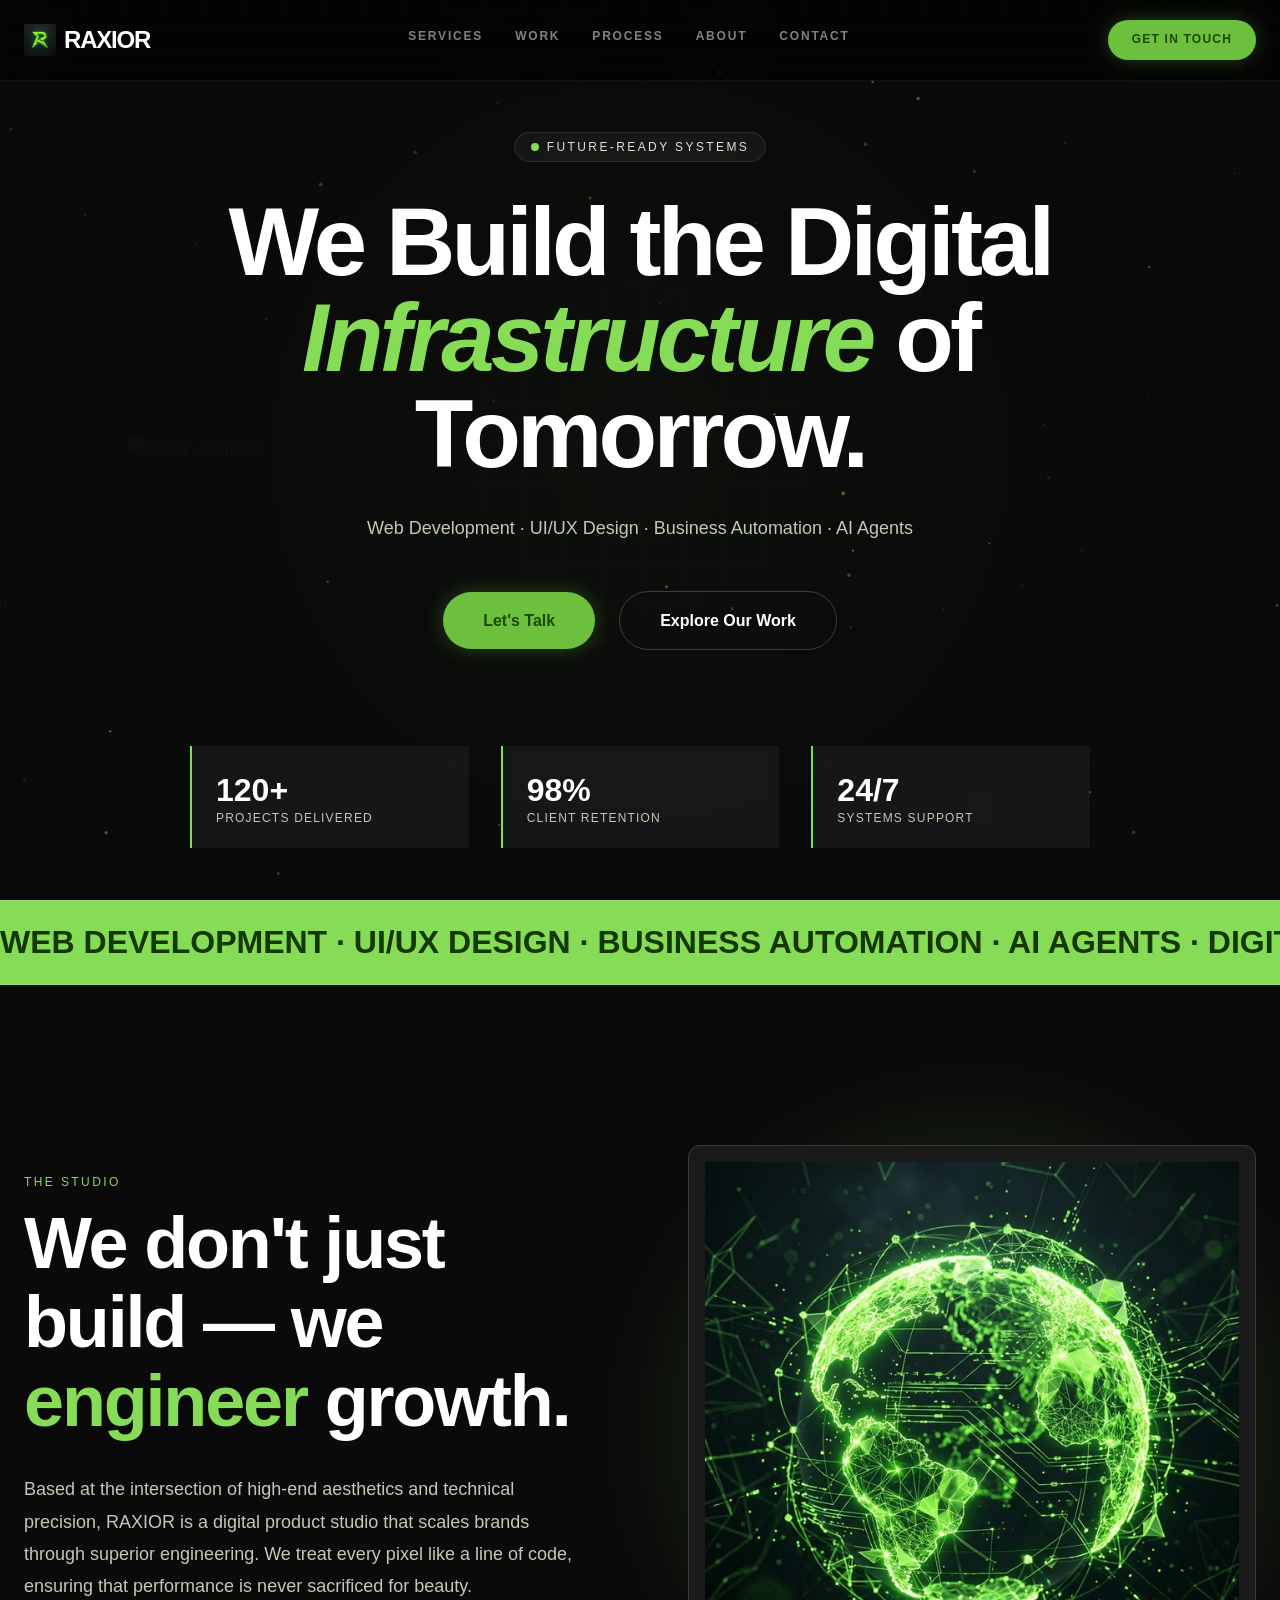
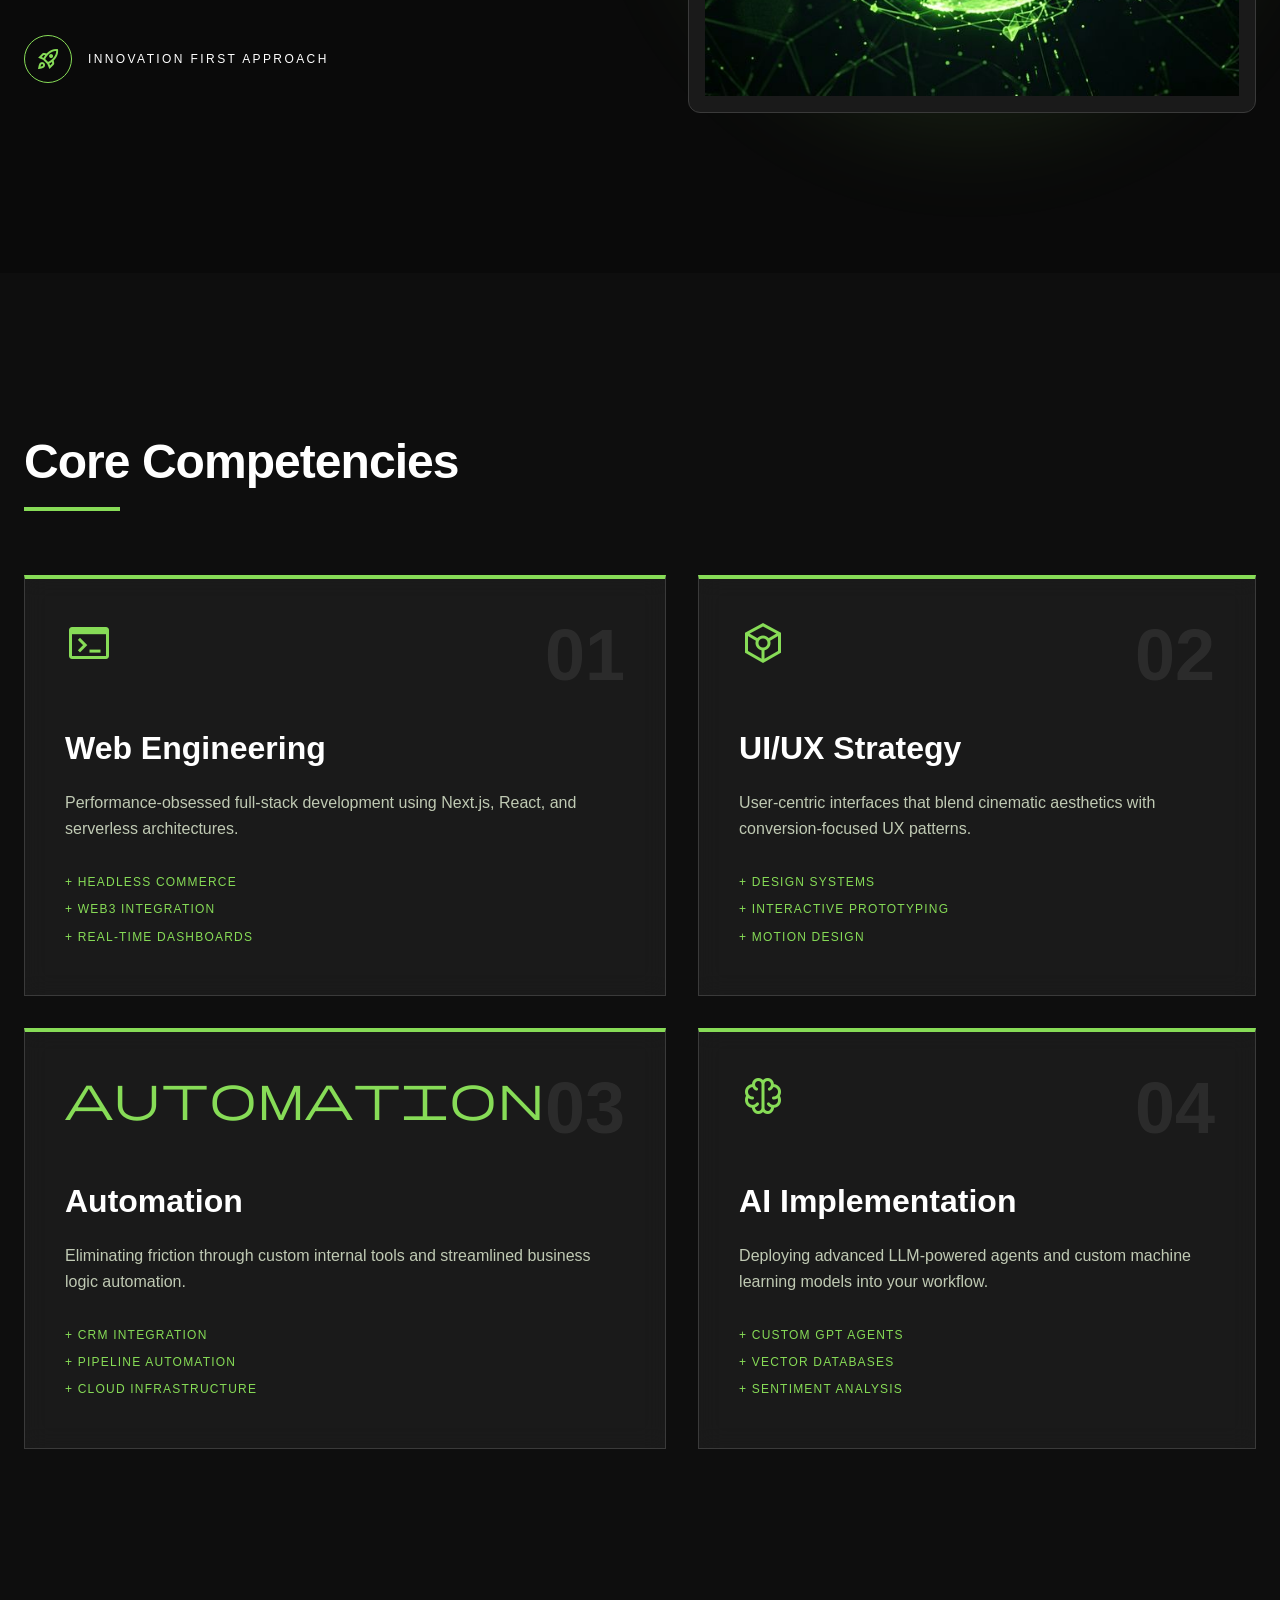
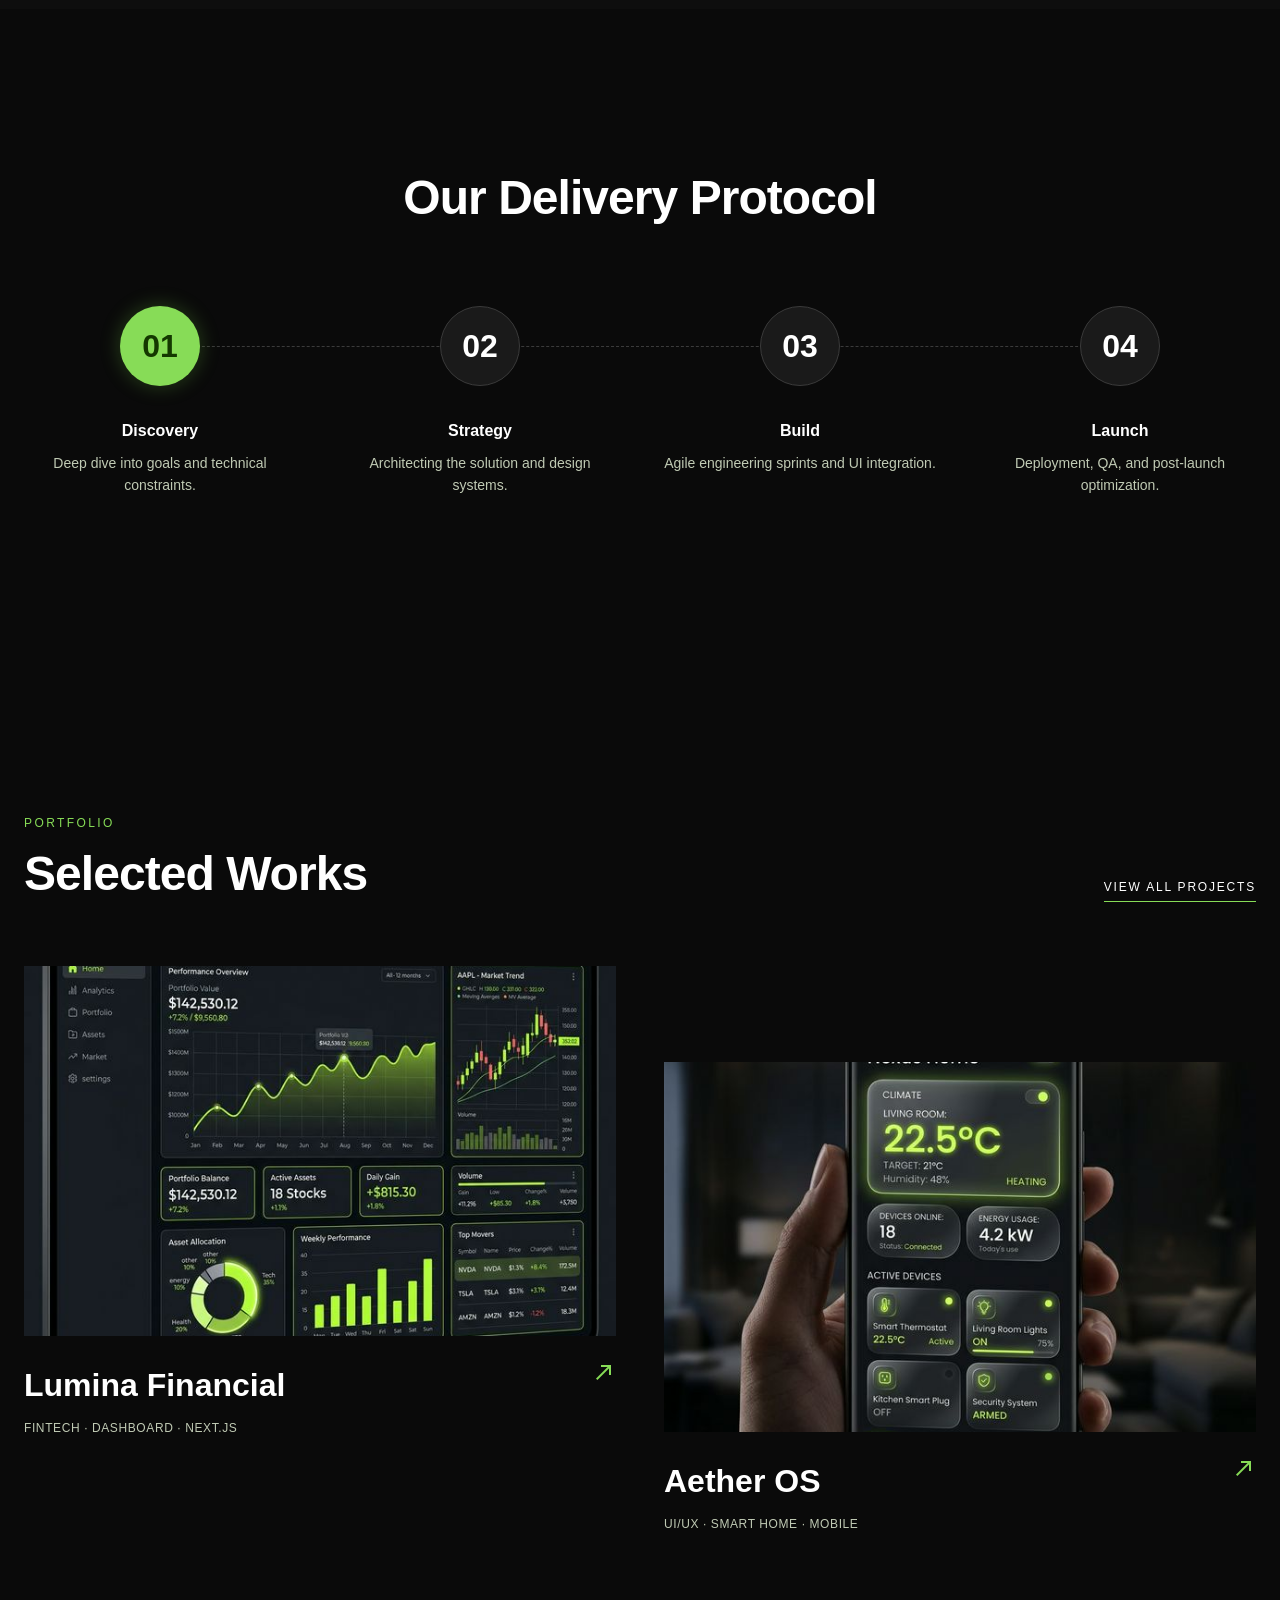
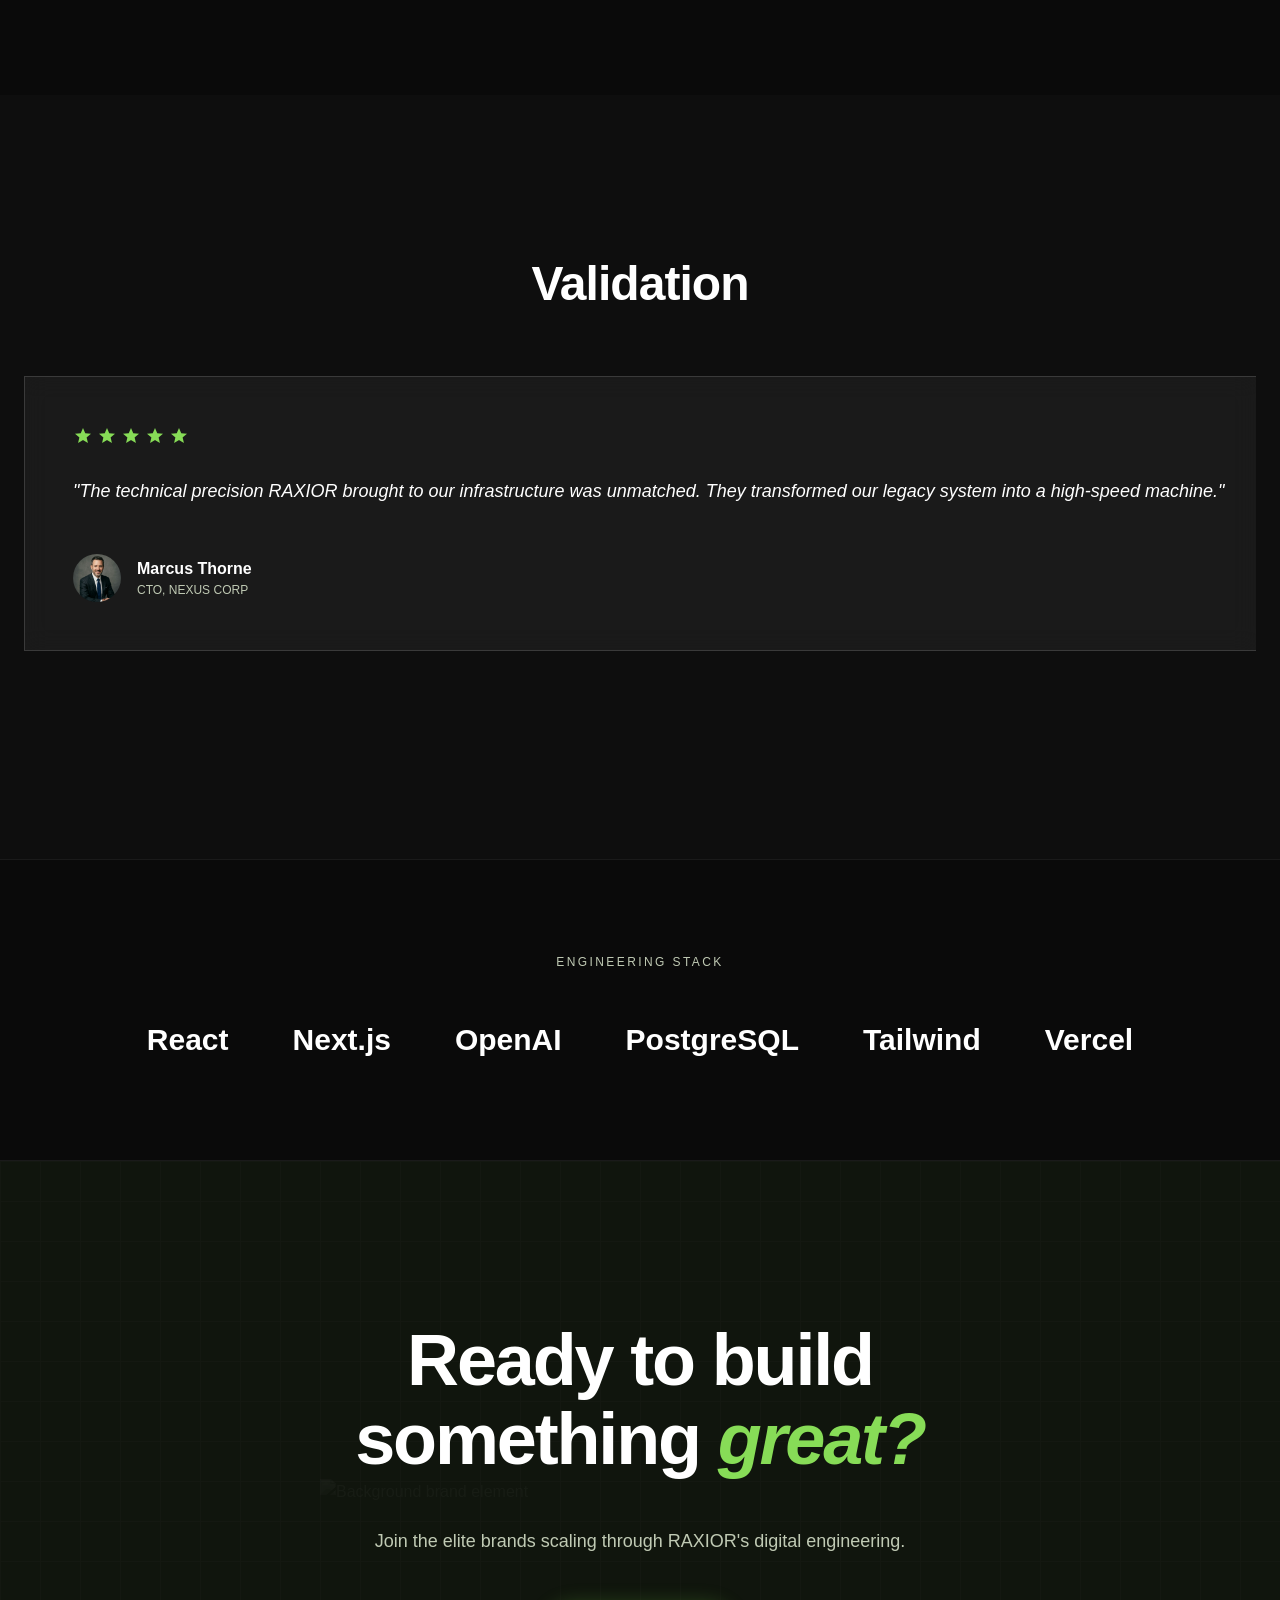
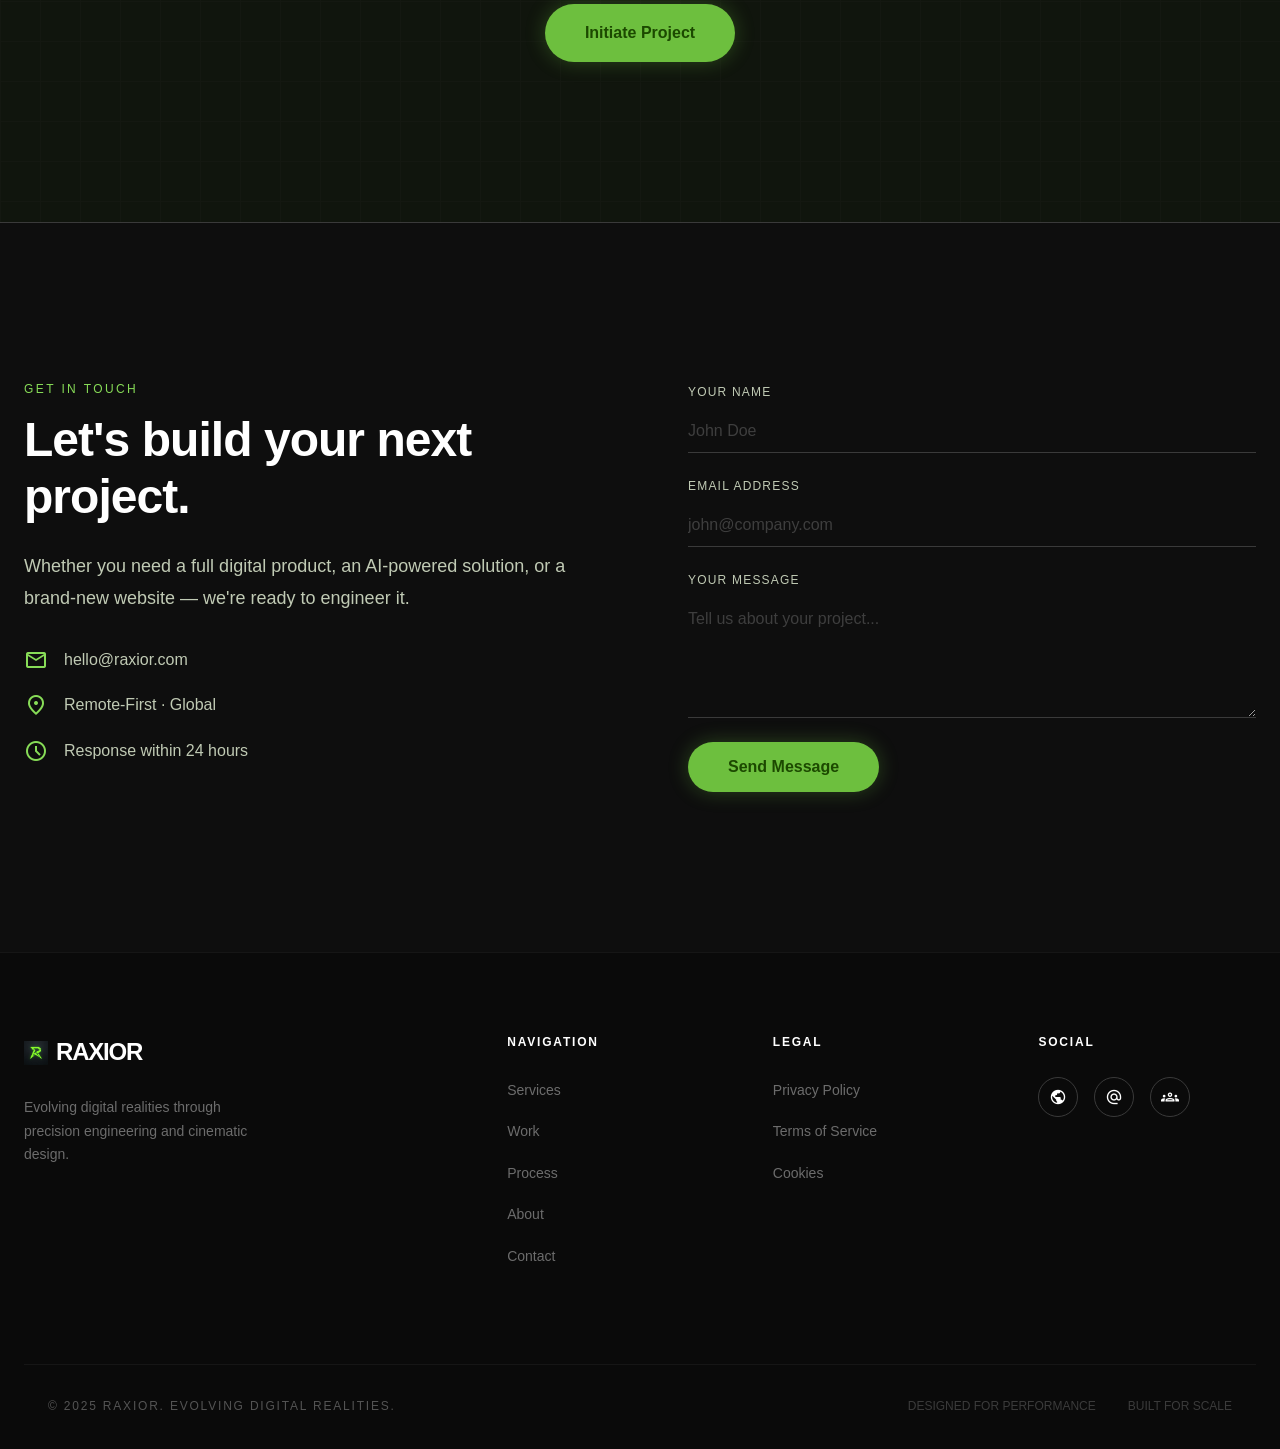
==== commit 934fe3a9: "Update index.html" ====
--- a/index.html
+++ b/index.html
@@ -472,6 +472,6 @@
   </div>
 </footer>
 
-<script src="js/main.js"></script>
+<script src="main.js"></script>
 </body>
 </html>
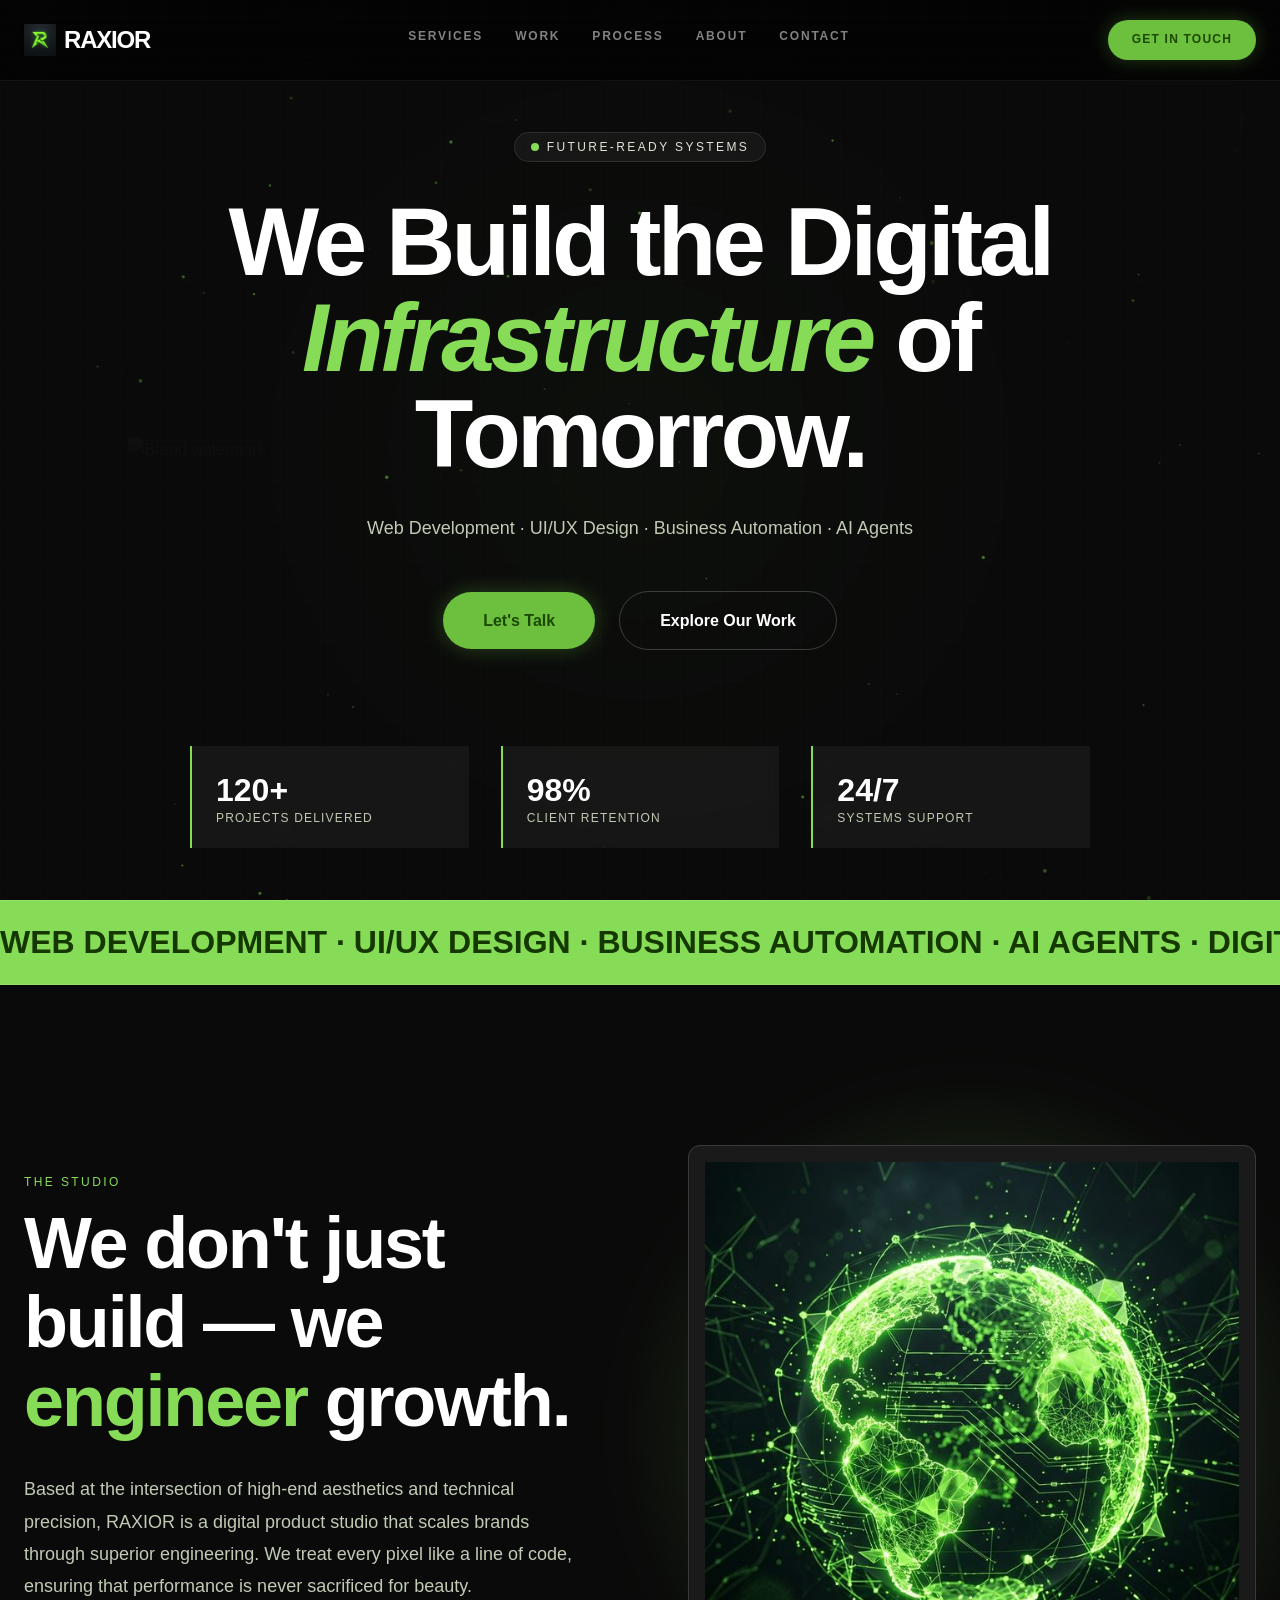
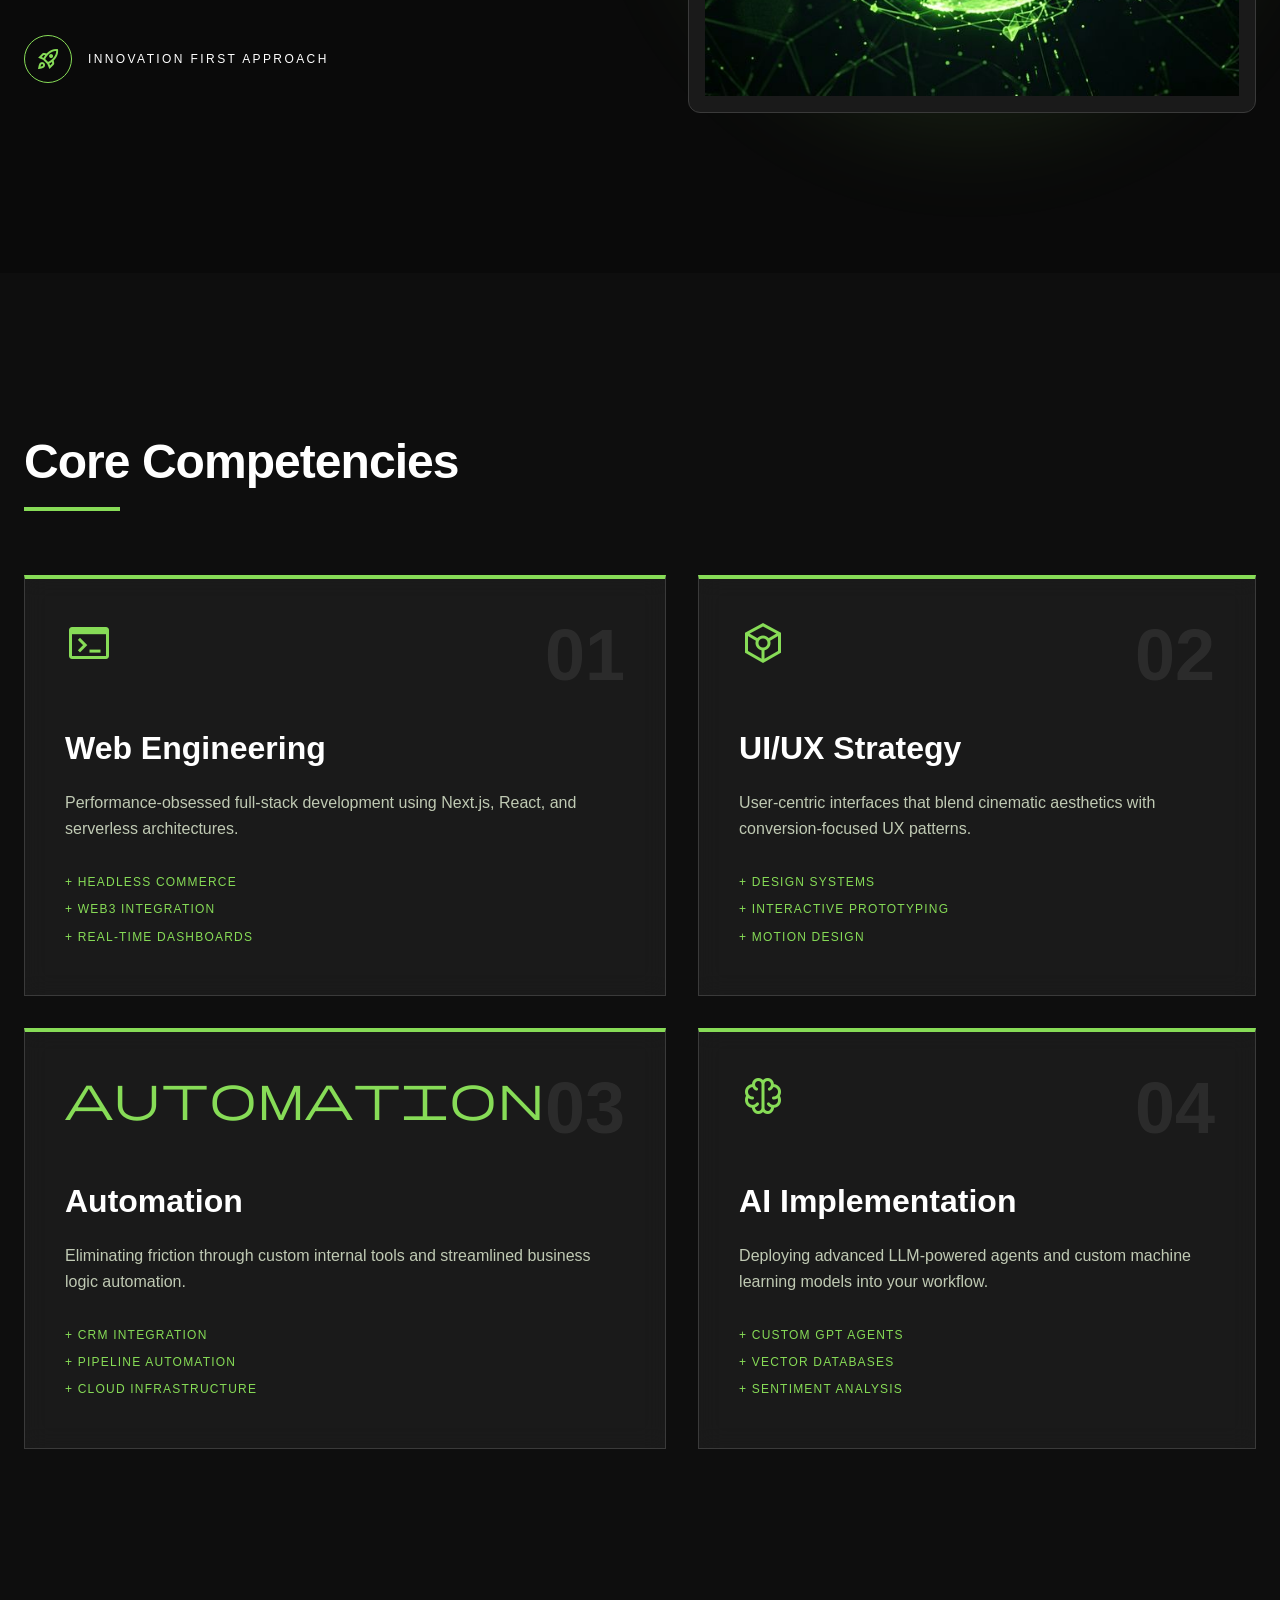
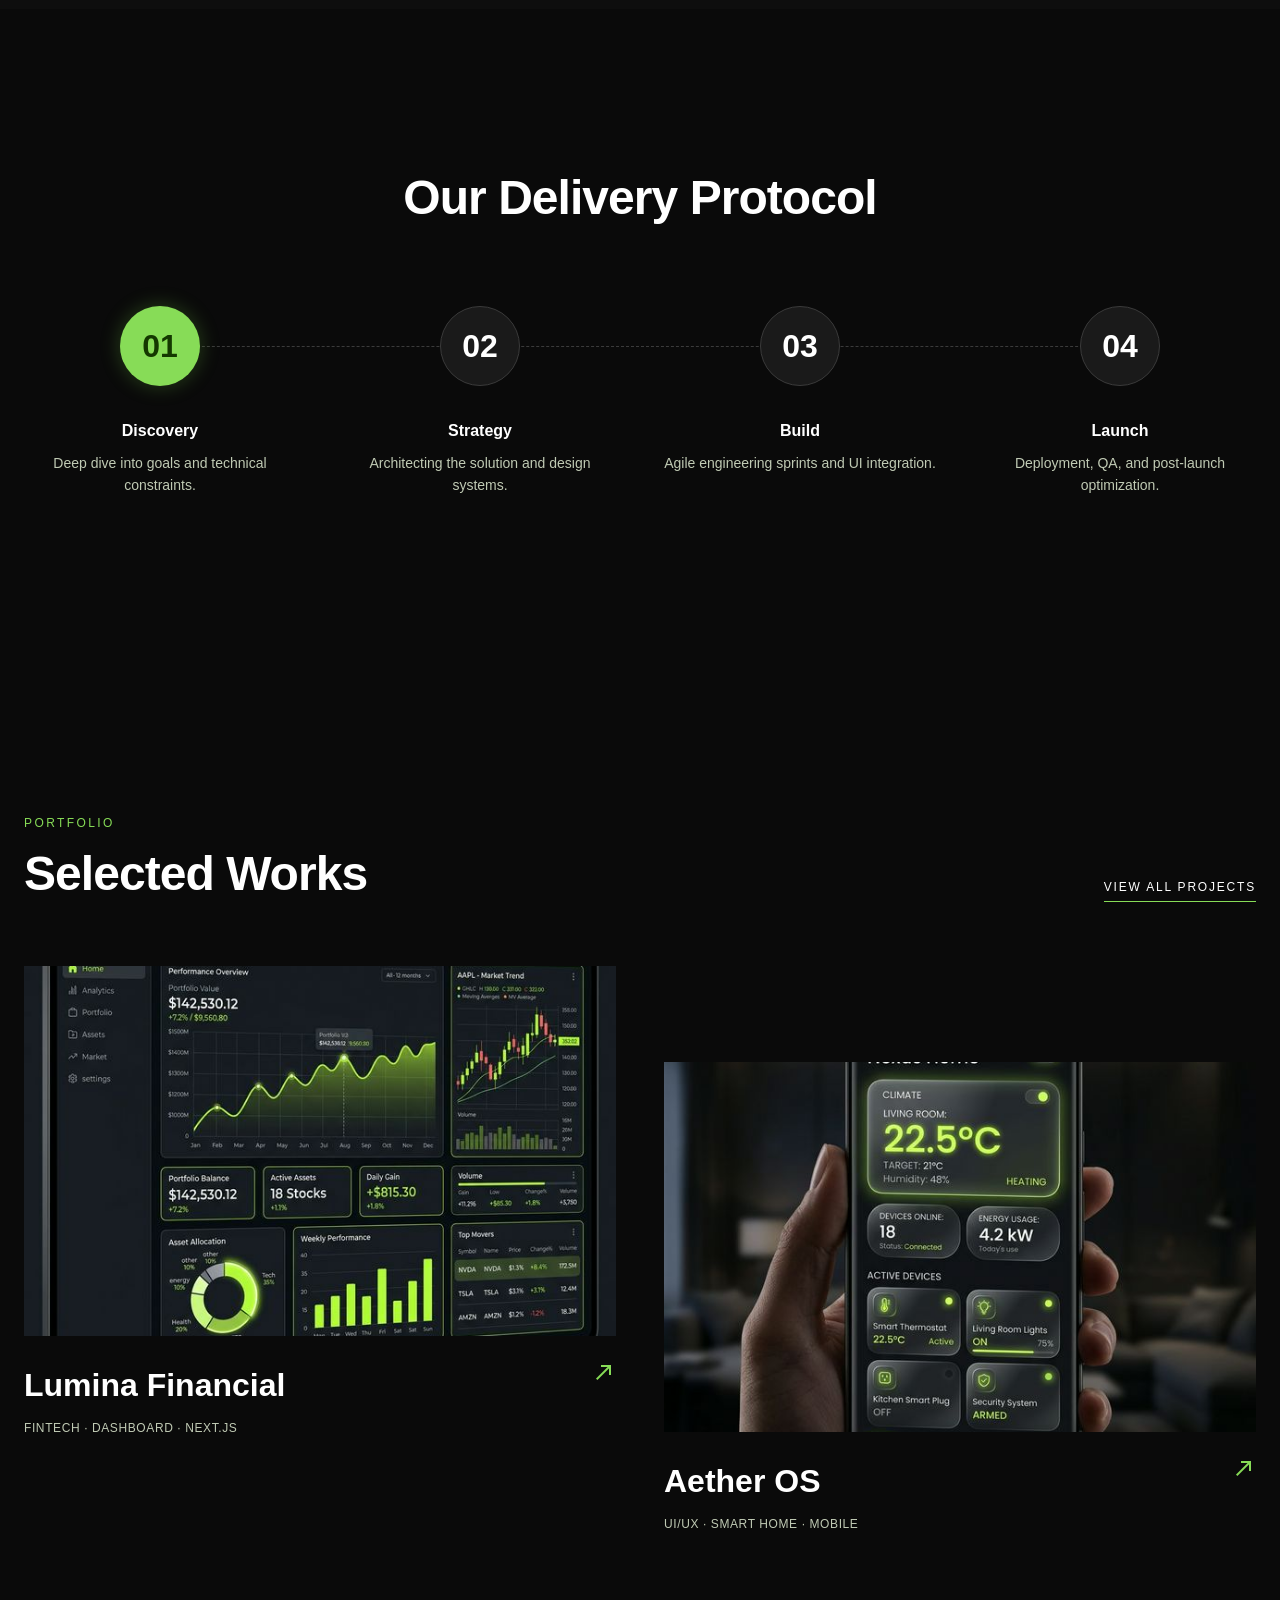
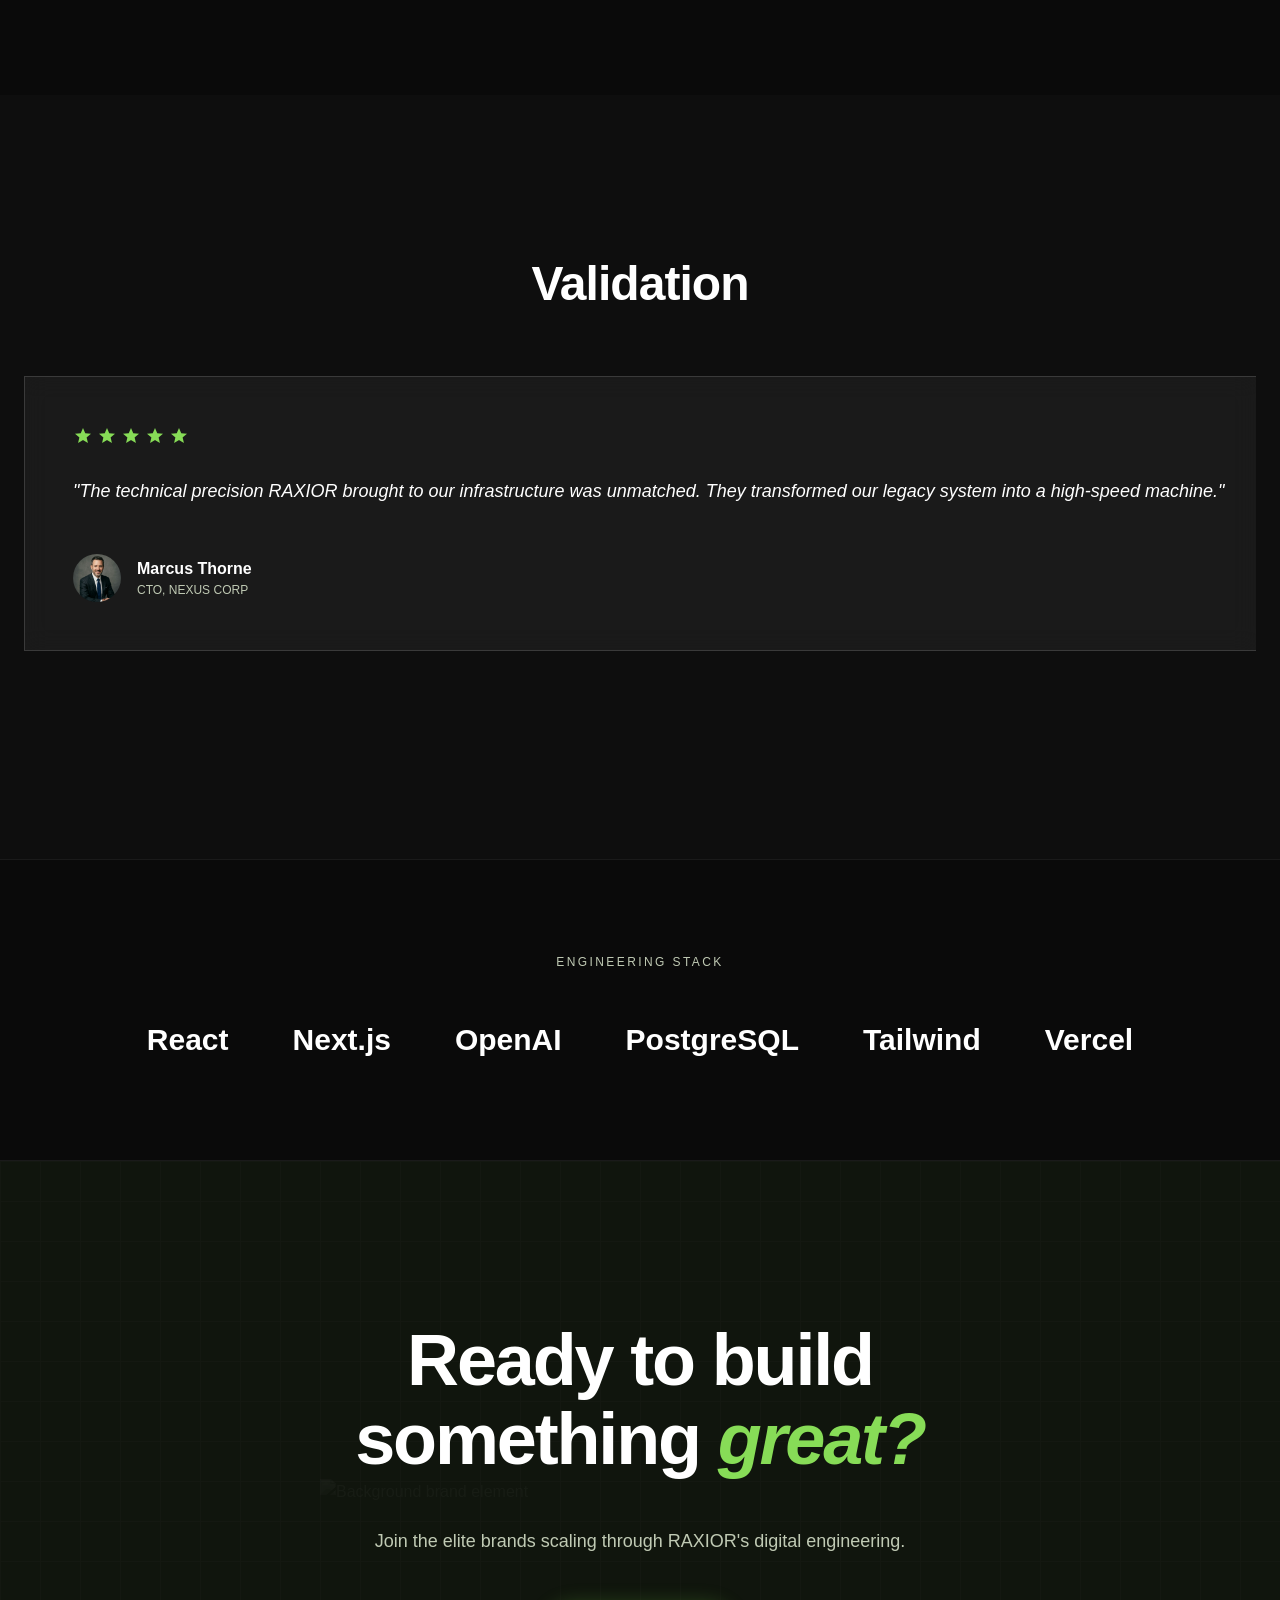
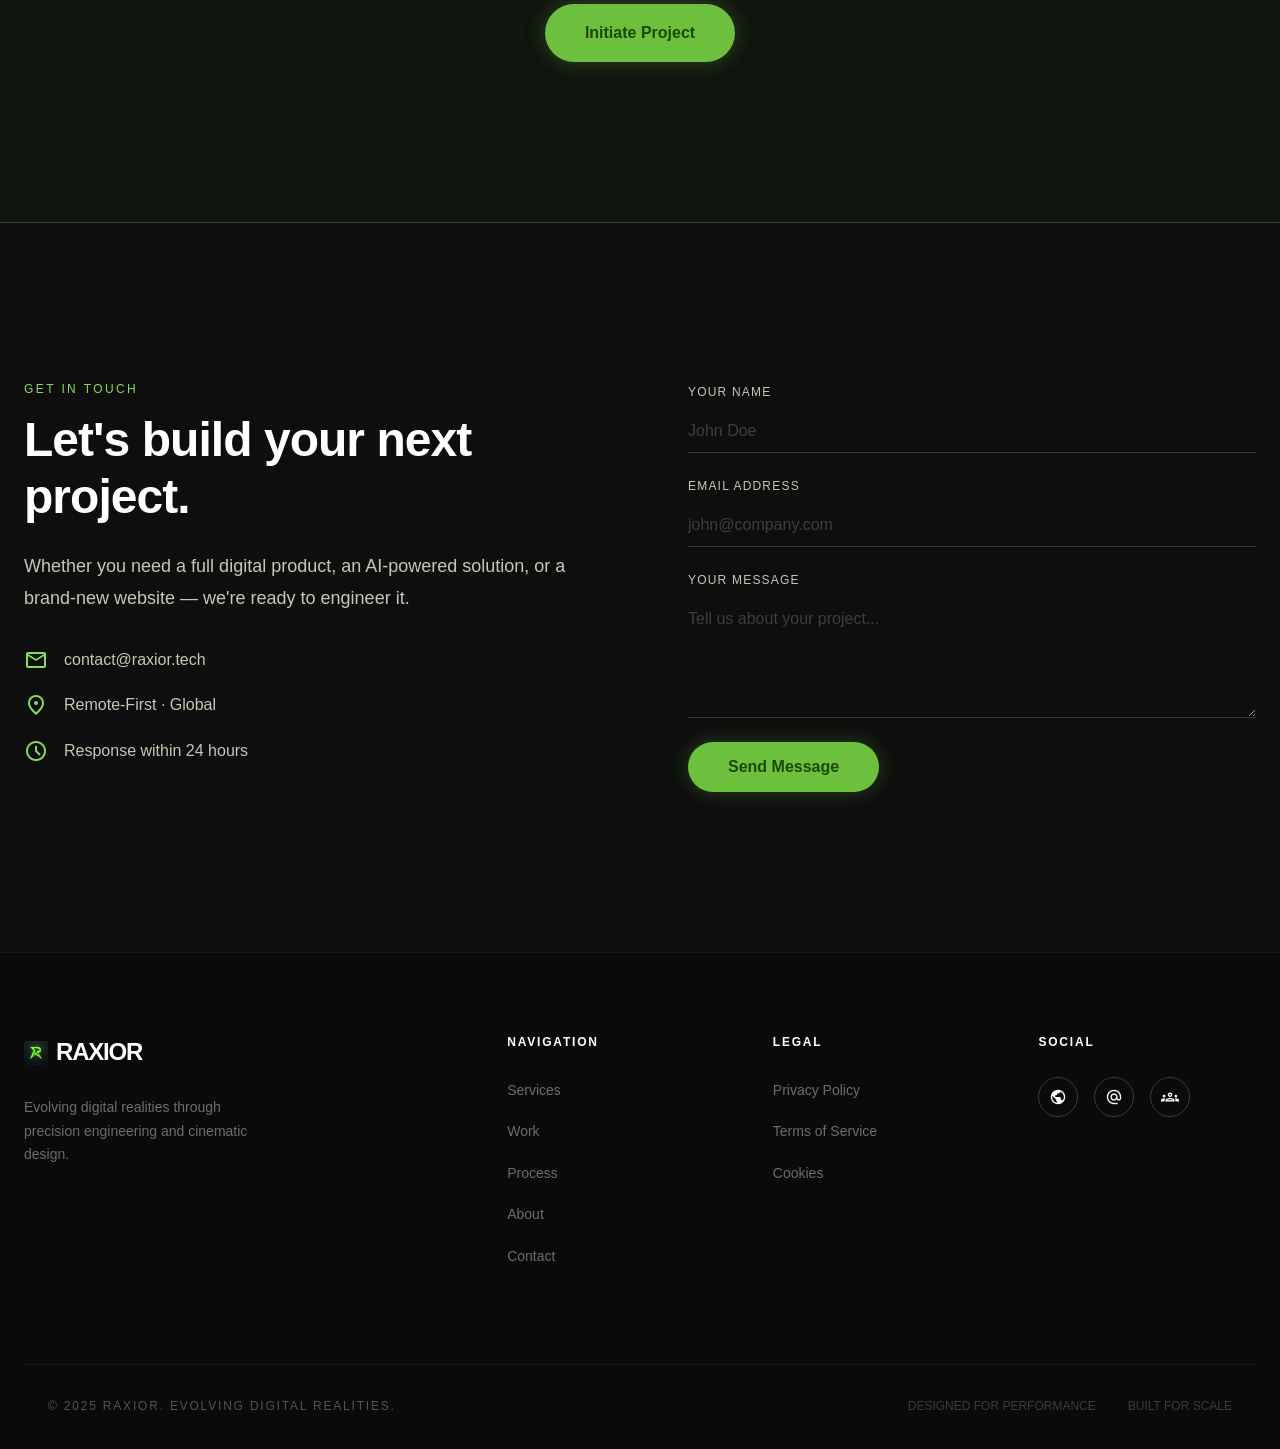
==== commit c819b92c: "Update index.html" ====
--- a/index.html
+++ b/index.html
@@ -378,7 +378,7 @@
         </p>
         <div class="contact-detail reveal delay-3">
           <span class="material-symbols-outlined">mail</span>
-          <span>hello@raxior.com</span>
+          <span>contact@raxior.tech</span>
         </div>
         <div class="contact-detail reveal delay-3">
           <span class="material-symbols-outlined">location_on</span>
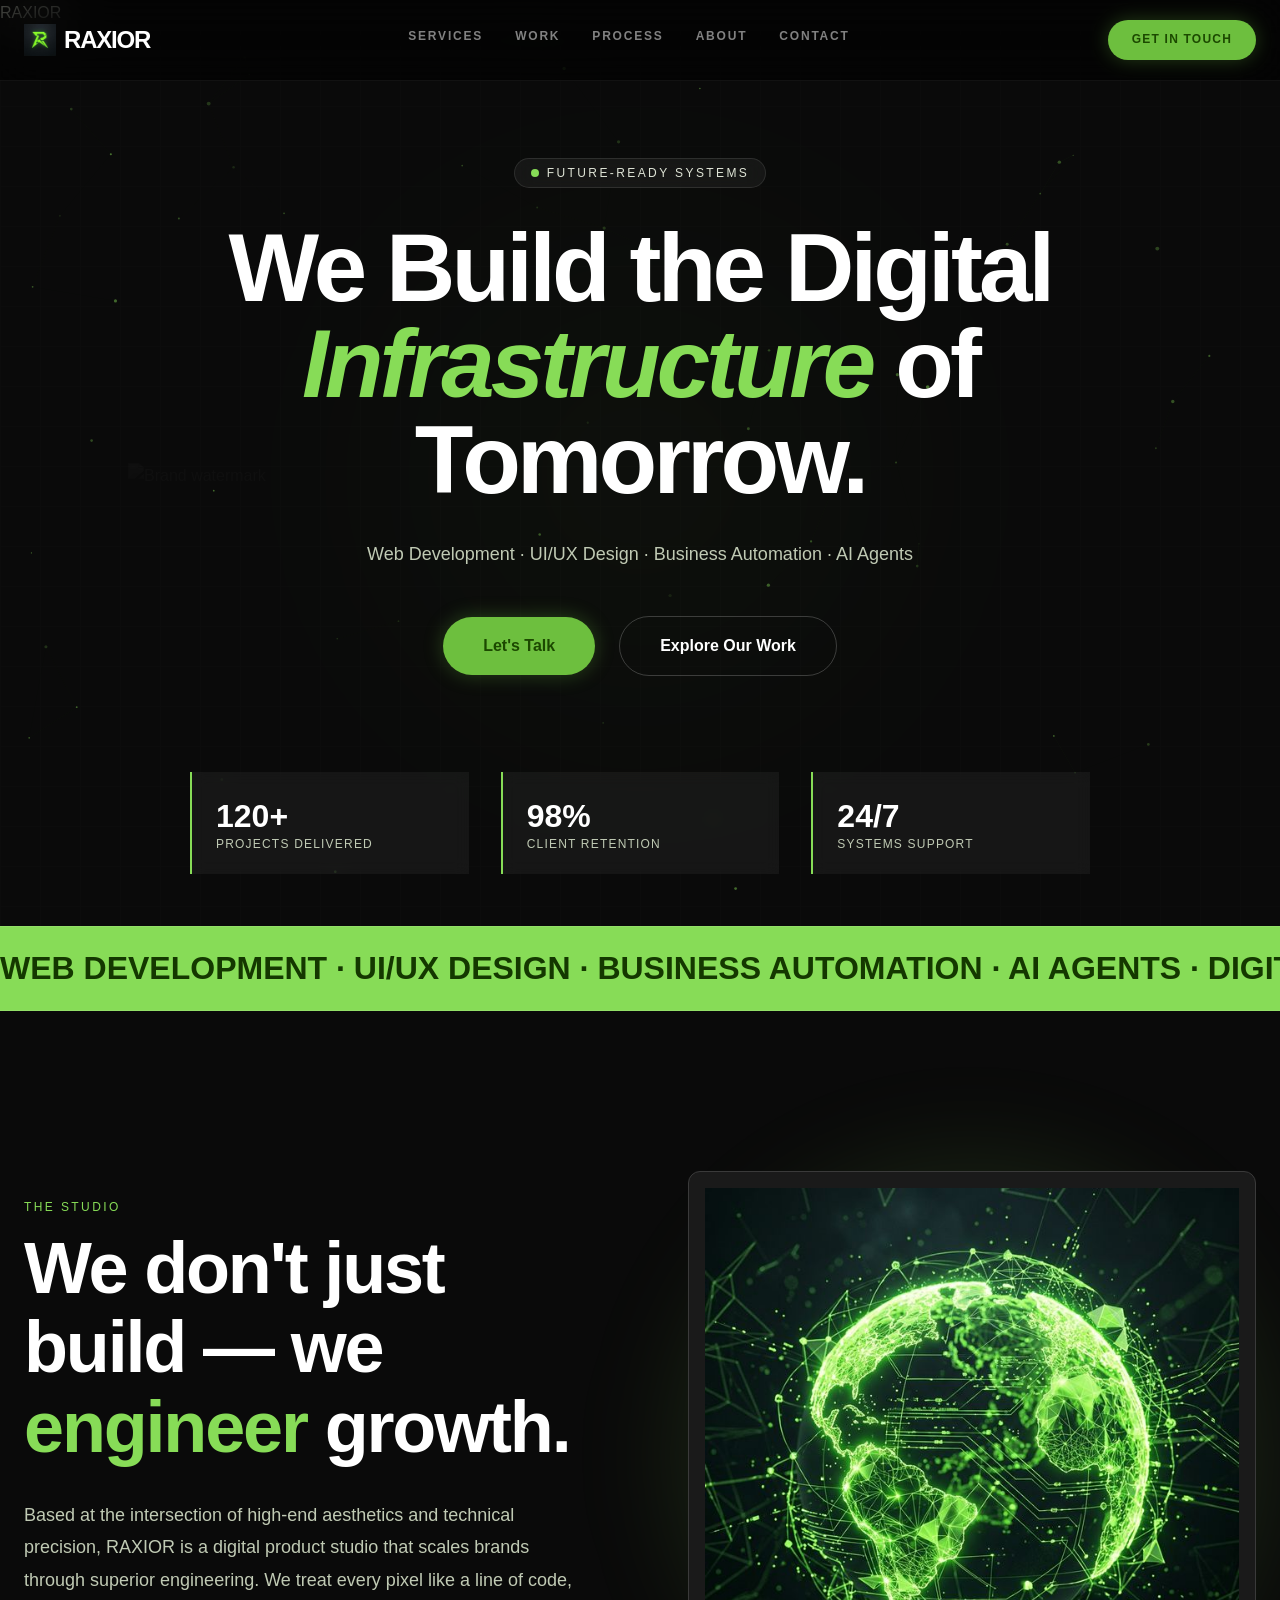
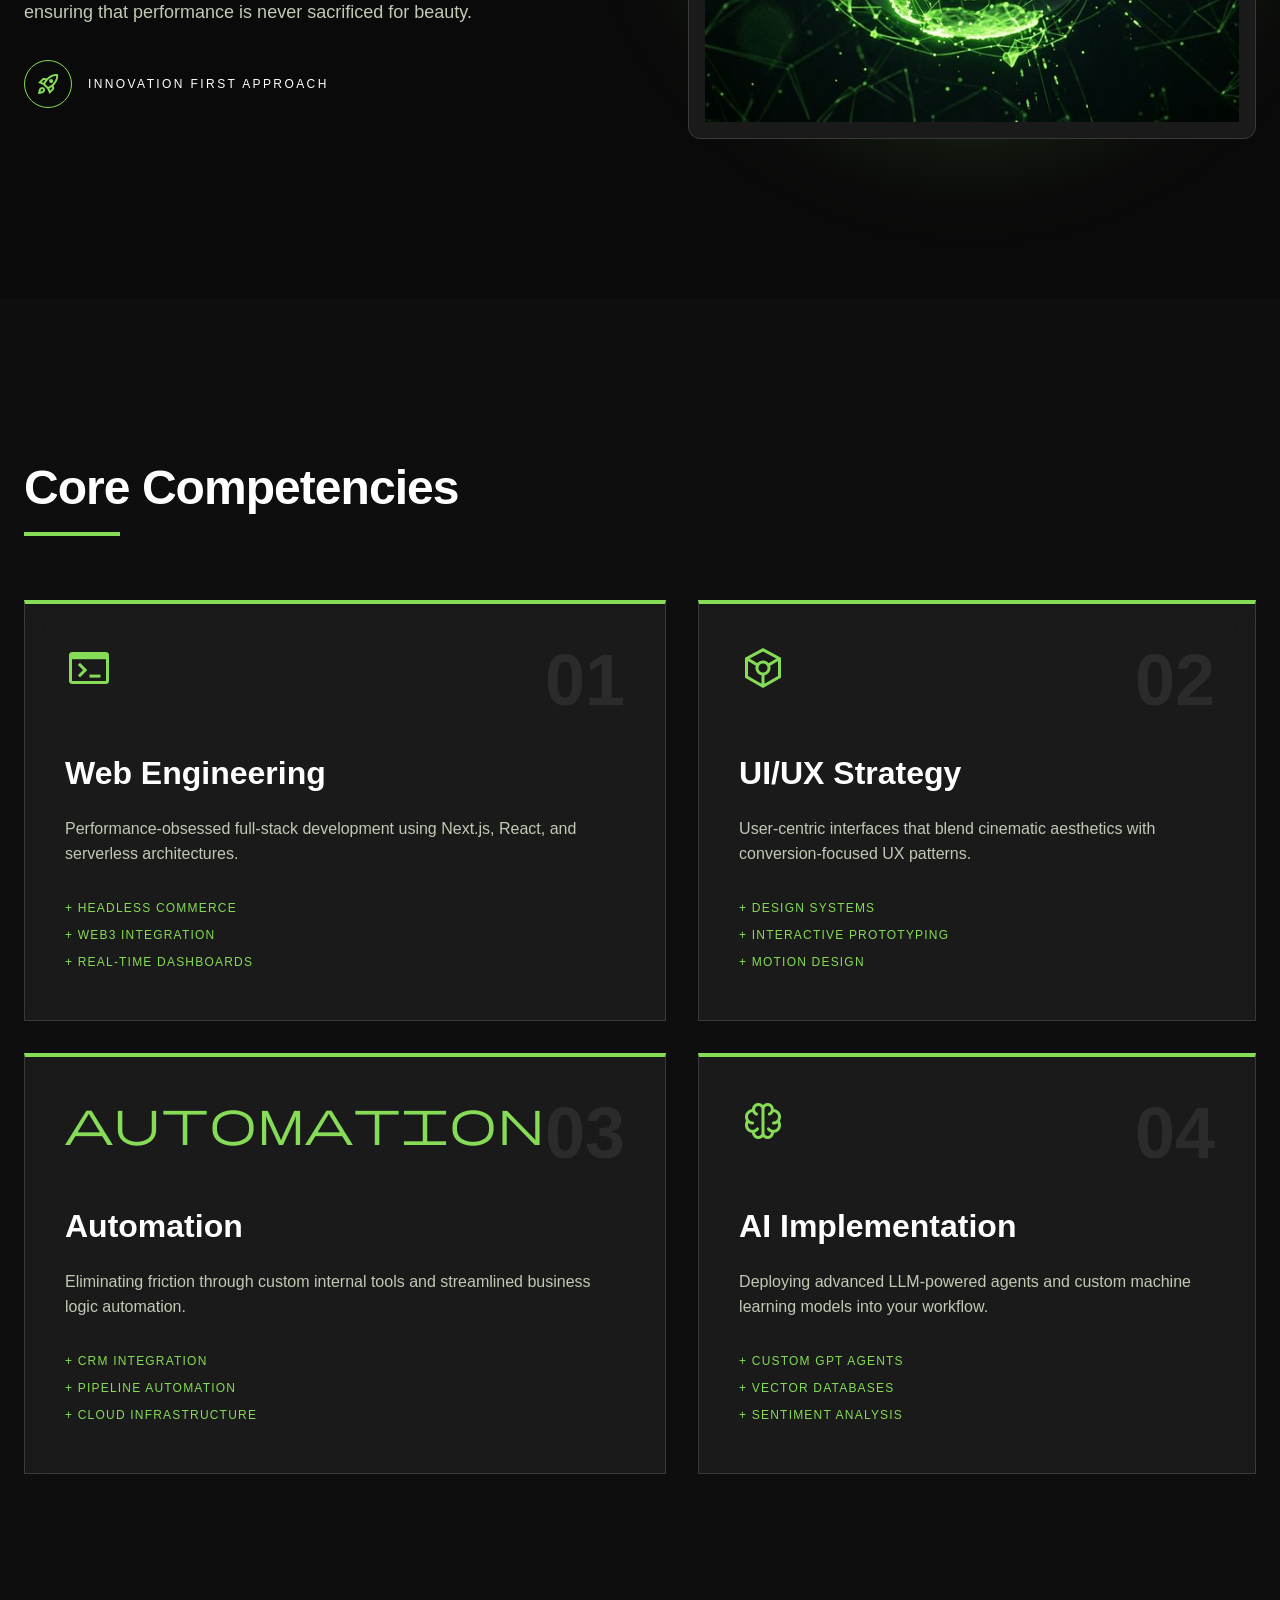
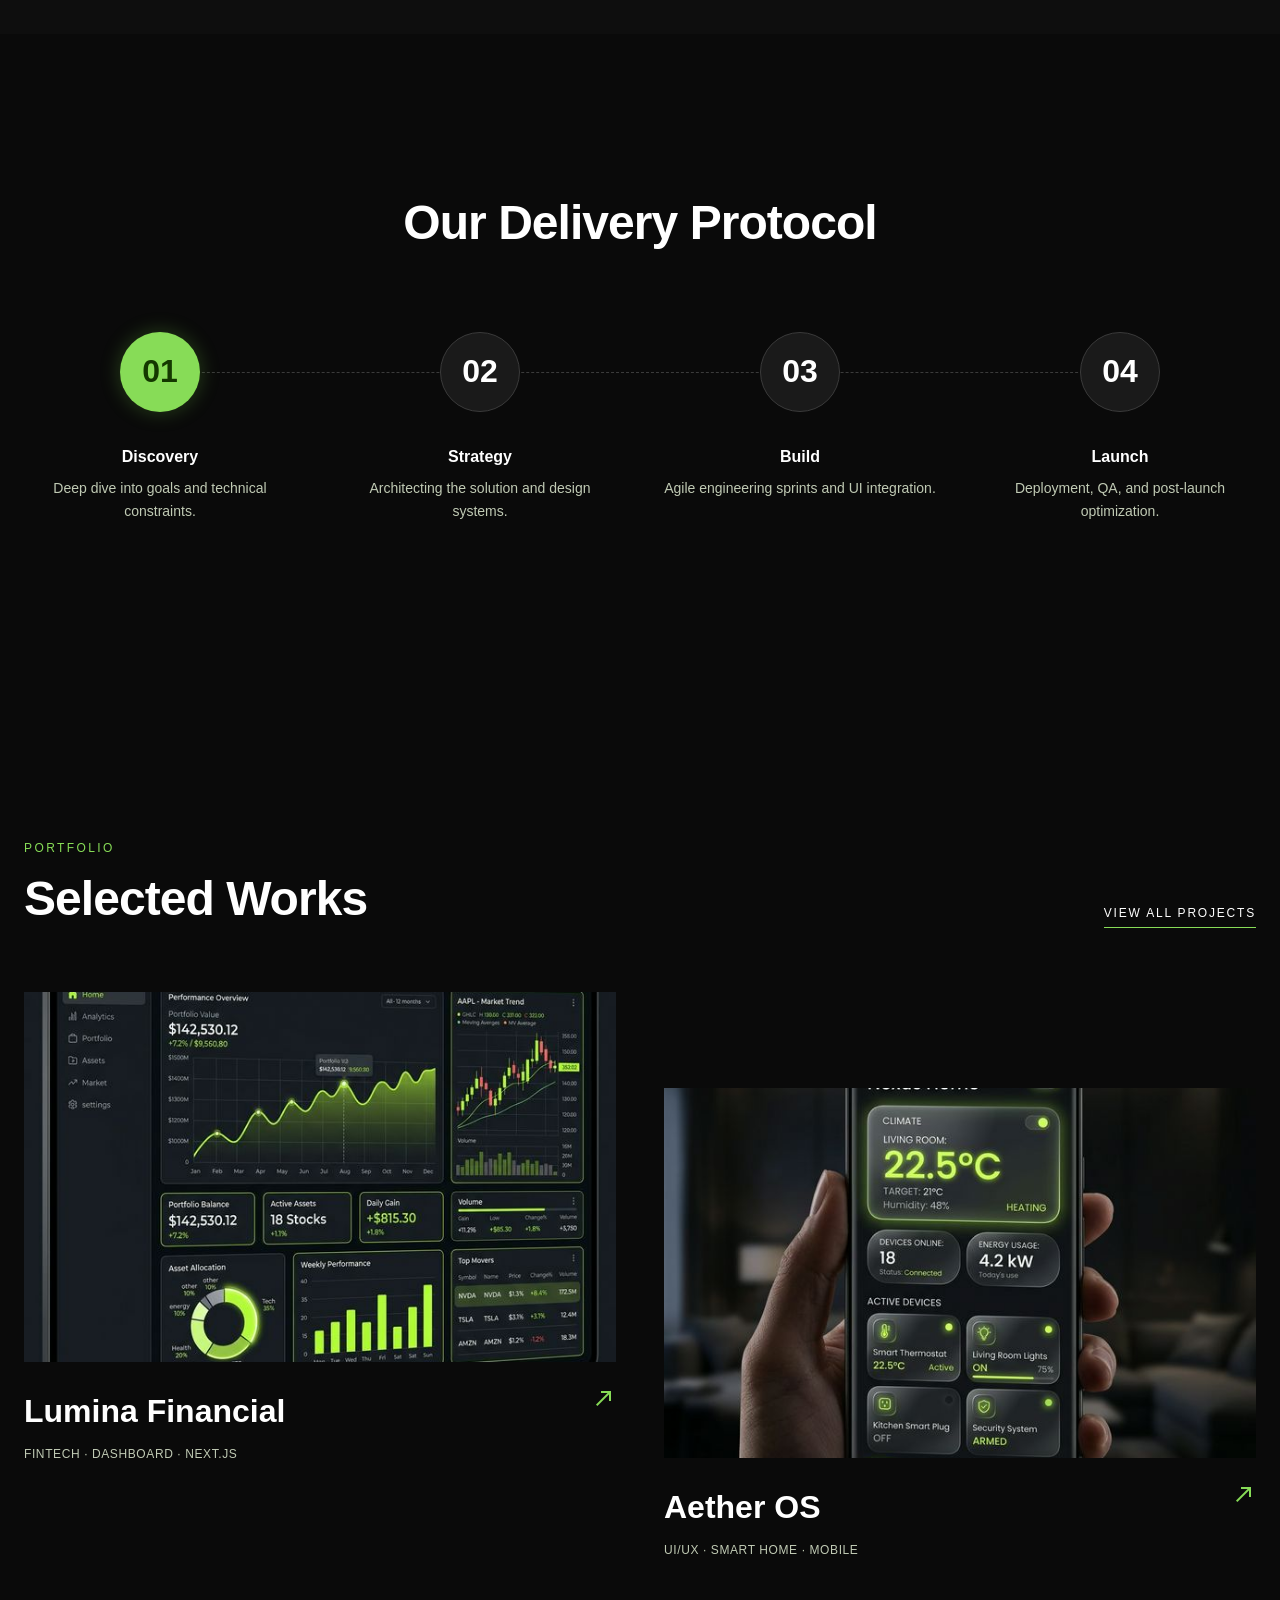
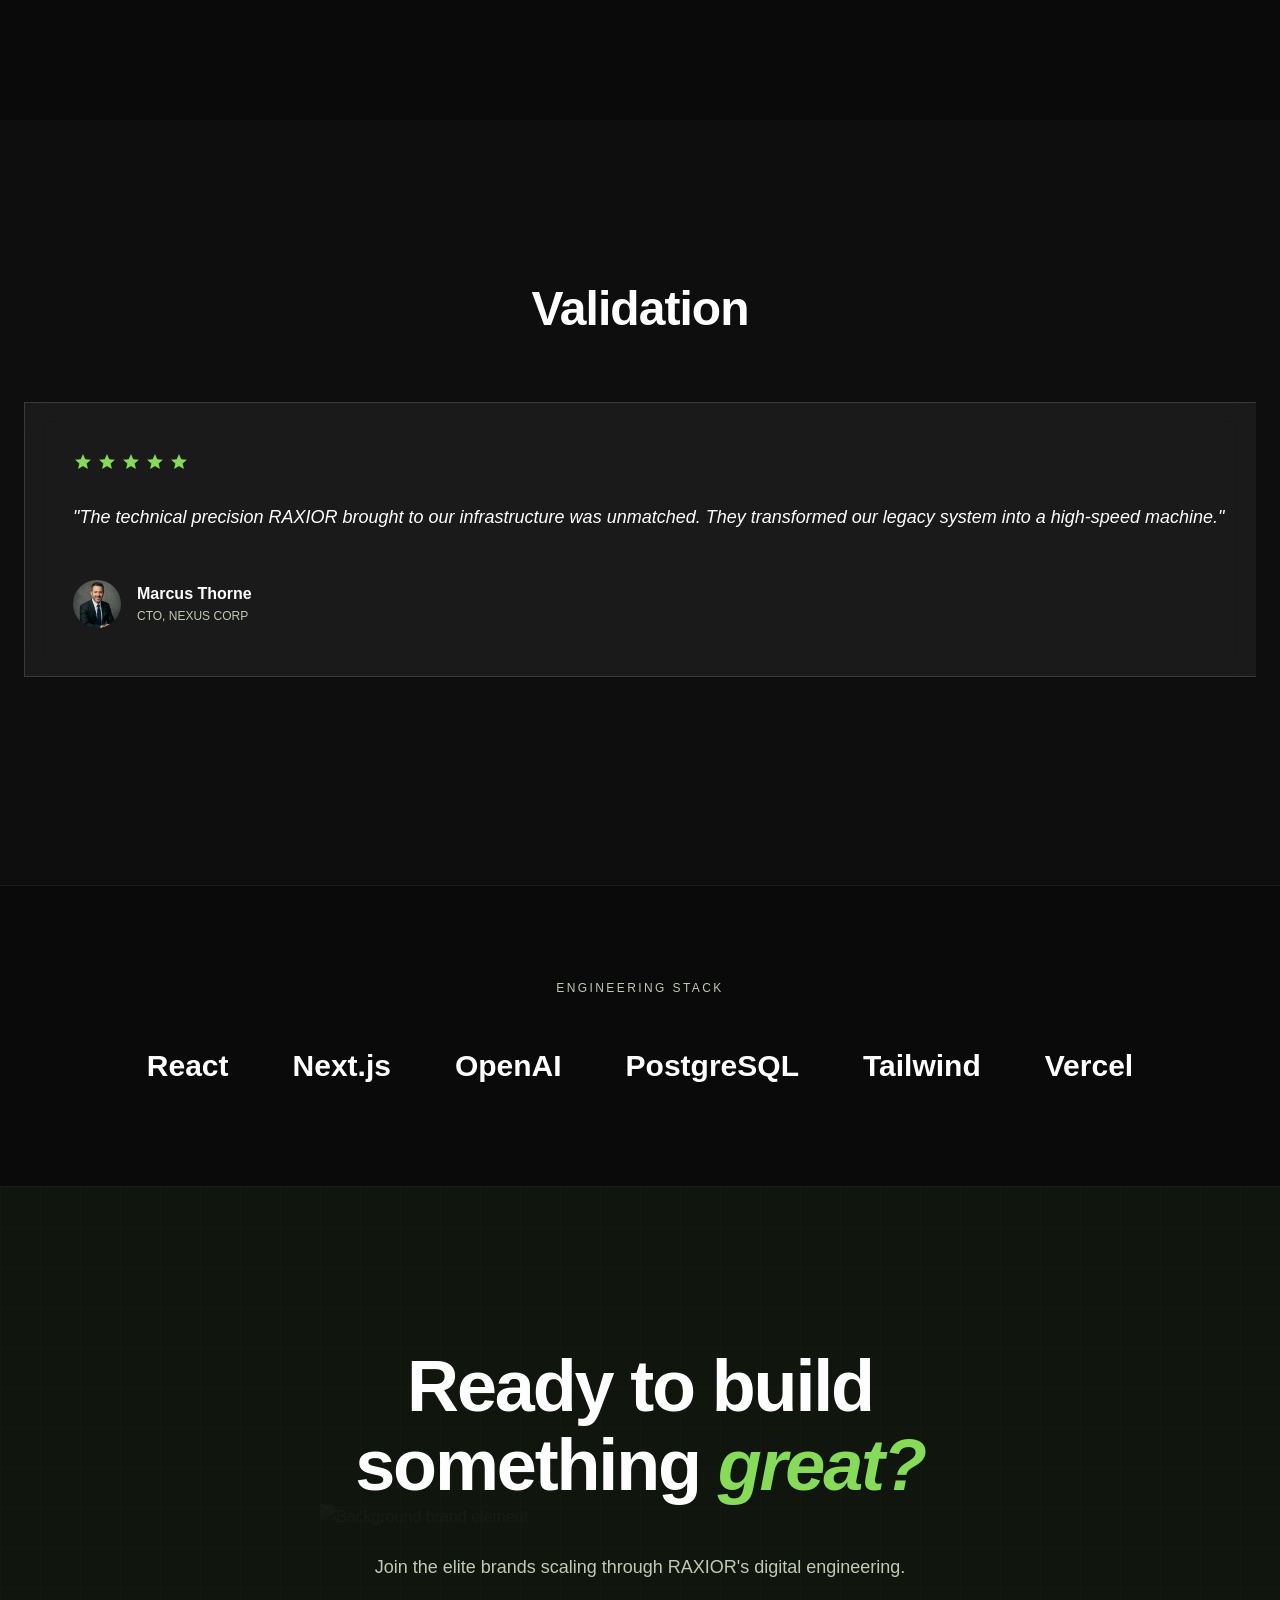
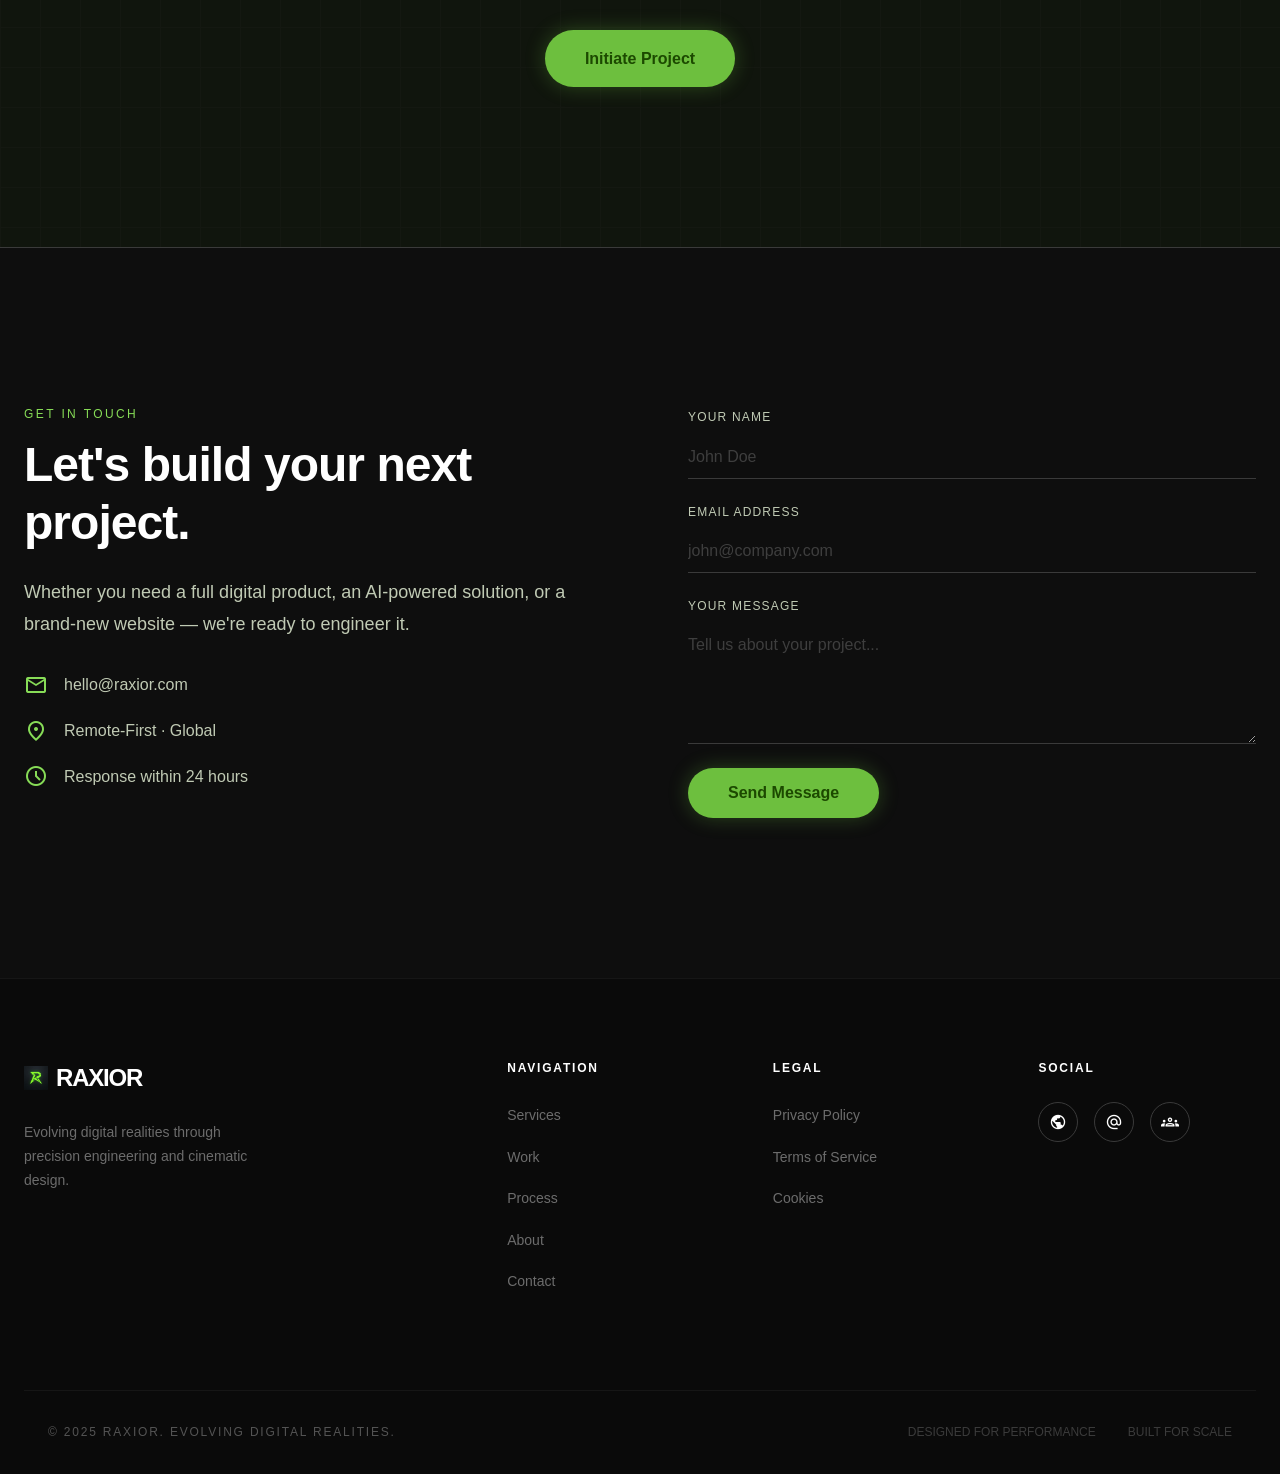
==== commit 2efd5197: "Update index.html" ====
--- a/index.html
+++ b/index.html
@@ -13,8 +13,25 @@
   <link href="https://fonts.googleapis.com/css2?family=Space+Grotesk:wght@300;400;500;600;700;900&display=swap" rel="stylesheet"/>
   <link href="https://fonts.googleapis.com/css2?family=Material+Symbols+Outlined:wght,FILL@100..700,0..1&display=swap" rel="stylesheet"/>
   <link rel="stylesheet" href="style.css"/>
+  <link rel="stylesheet" href="animations.css"/>
 </head>
 <body>
+
+<!-- Loading Screen -->
+<div class="loader-screen" id="loader">
+  <div class="loader-logo">RAXIOR</div>
+  <div class="loader-bar-track"><div class="loader-bar-fill"></div></div>
+</div>
+
+<!-- Custom Cursor (desktop only) -->
+<div class="cursor-dot" id="cursor-dot"></div>
+<div class="cursor-ring" id="cursor-ring"></div>
+
+<!-- Scroll Progress -->
+<div class="scroll-progress" id="scroll-progress"></div>
+
+<!-- Noise Overlay -->
+<div class="noise-overlay"></div>
 
 <!-- ============ HEADER ============ -->
 <header class="site-header" id="site-header">
@@ -378,7 +395,7 @@
         </p>
         <div class="contact-detail reveal delay-3">
           <span class="material-symbols-outlined">mail</span>
-          <span>contact@raxior.tech</span>
+          <span>hello@raxior.com</span>
         </div>
         <div class="contact-detail reveal delay-3">
           <span class="material-symbols-outlined">location_on</span>
@@ -473,5 +490,15 @@
 </footer>
 
 <script src="main.js"></script>
+<script>
+  // Hide loader after page load
+  window.addEventListener('load', () => {
+    setTimeout(() => {
+      document.getElementById('loader').classList.add('hidden');
+      document.body.style.overflow = '';
+    }, 1800);
+  });
+  document.body.style.overflow = 'hidden';
+</script>
 </body>
 </html>
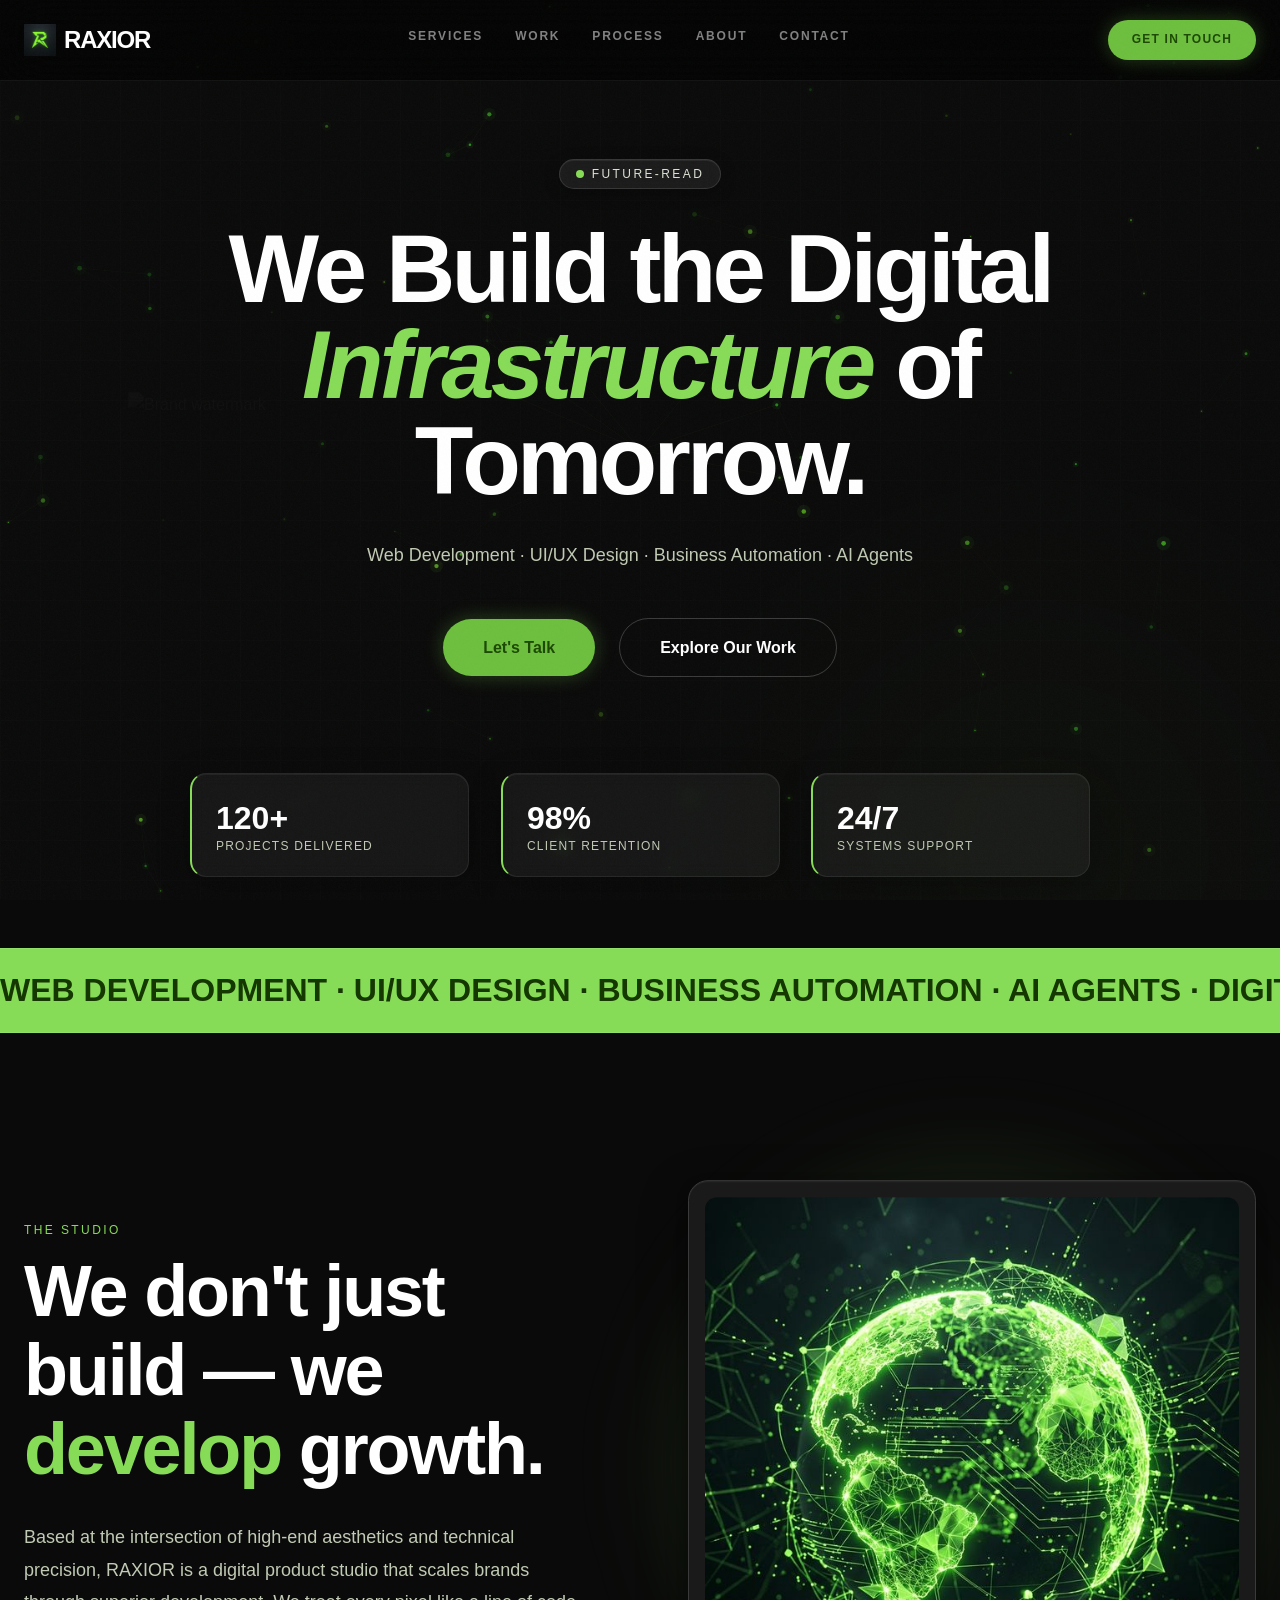
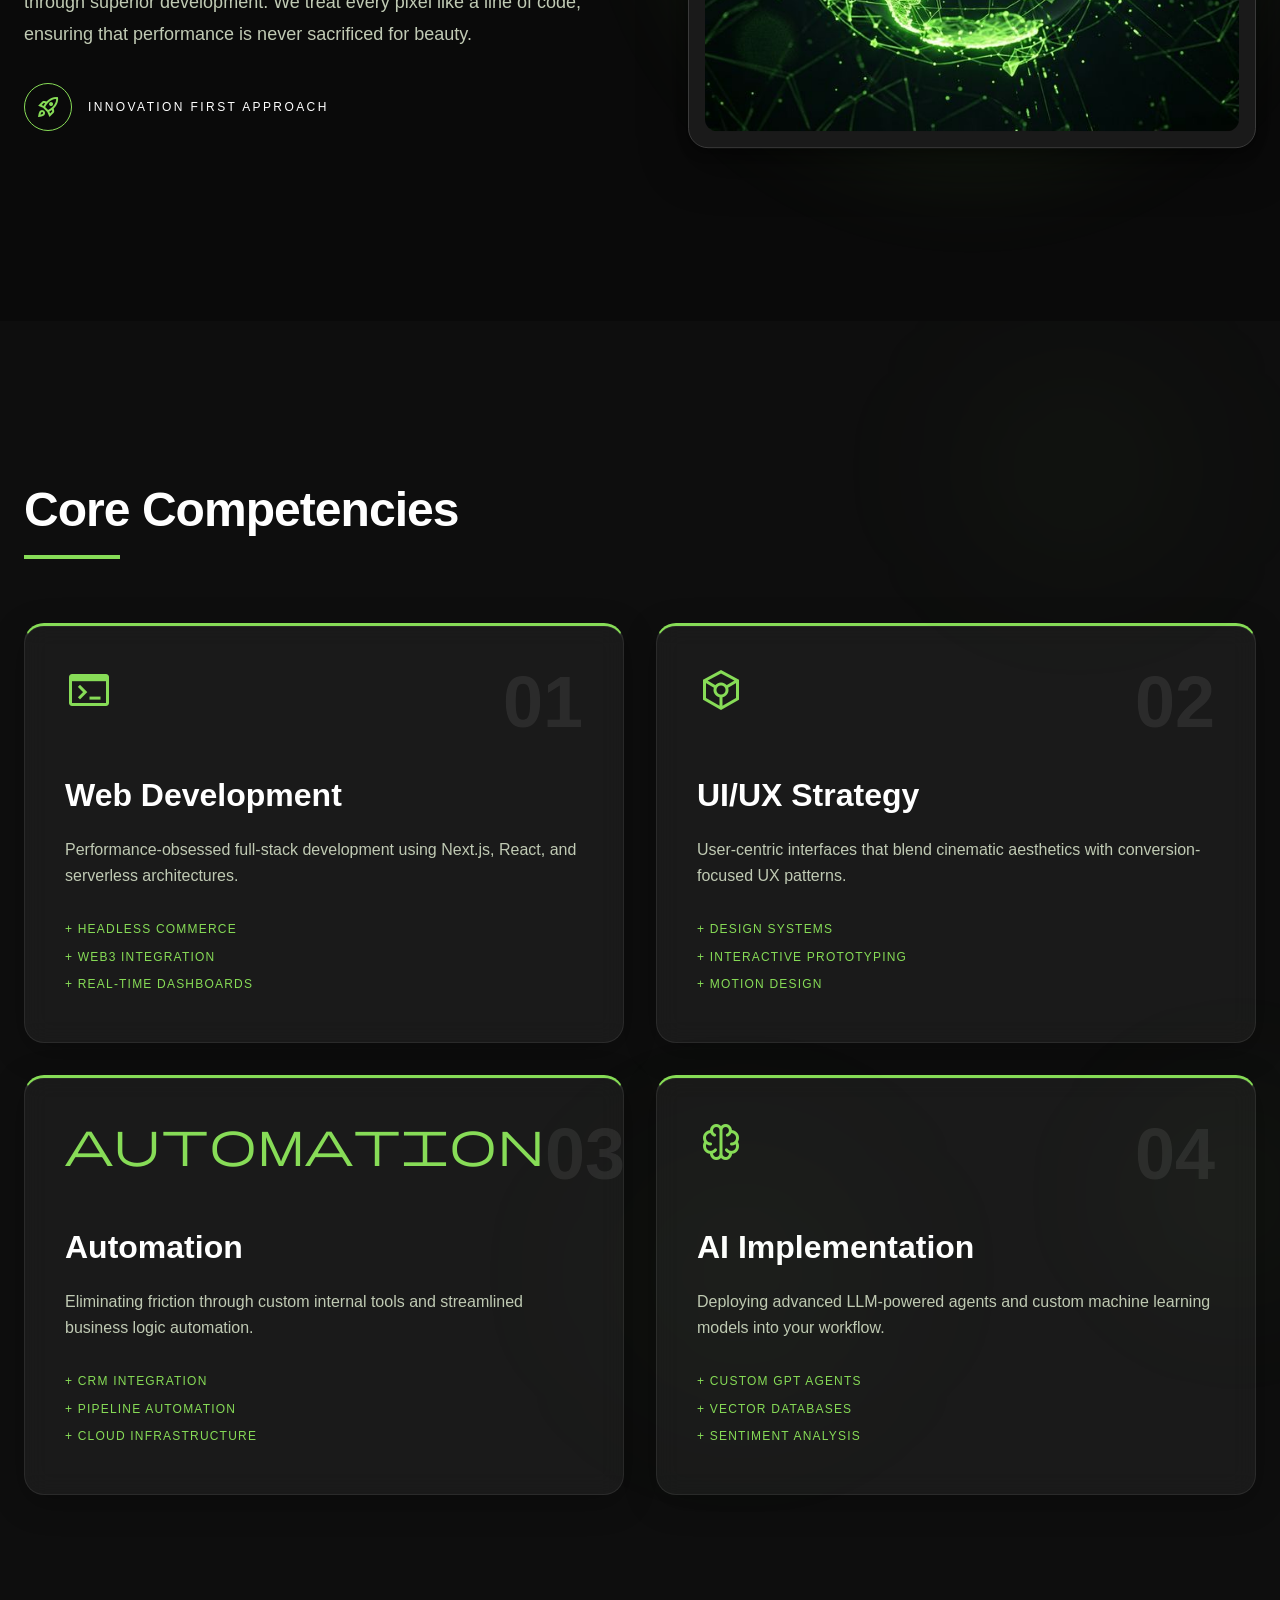
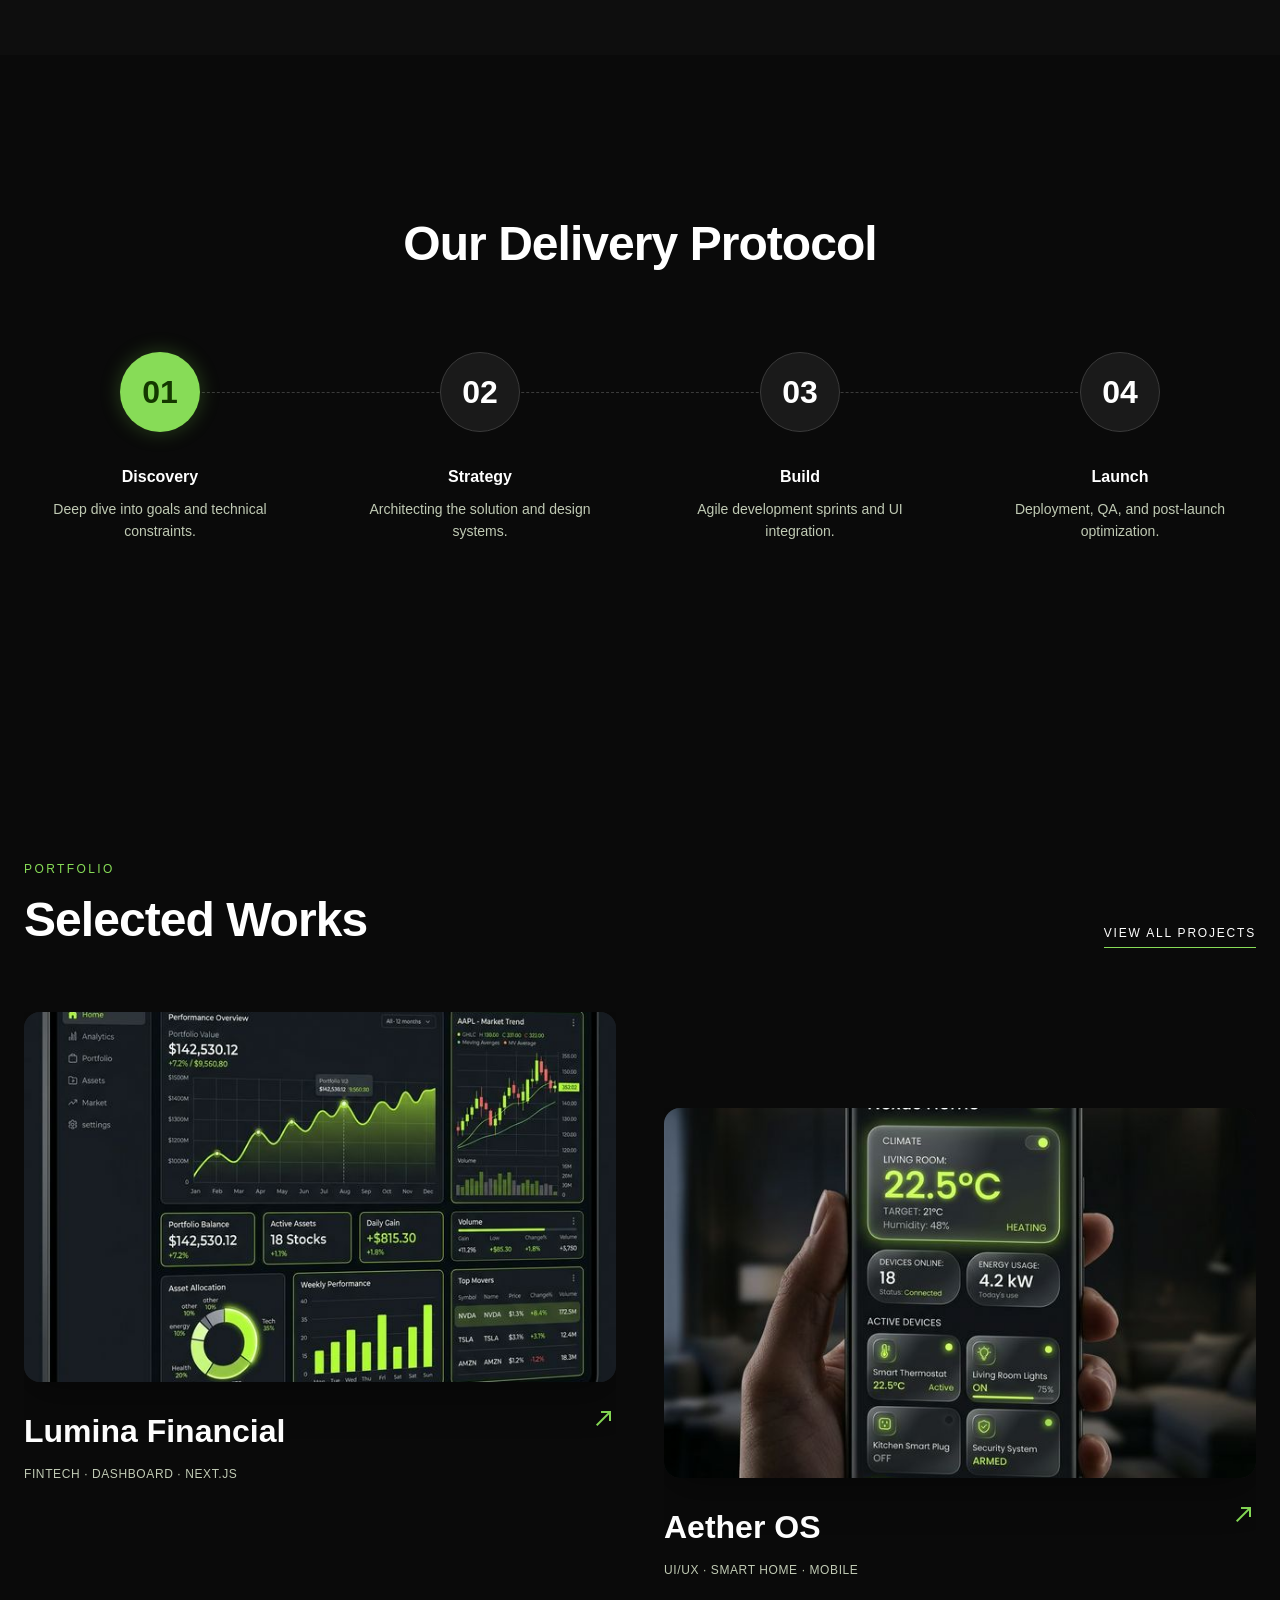
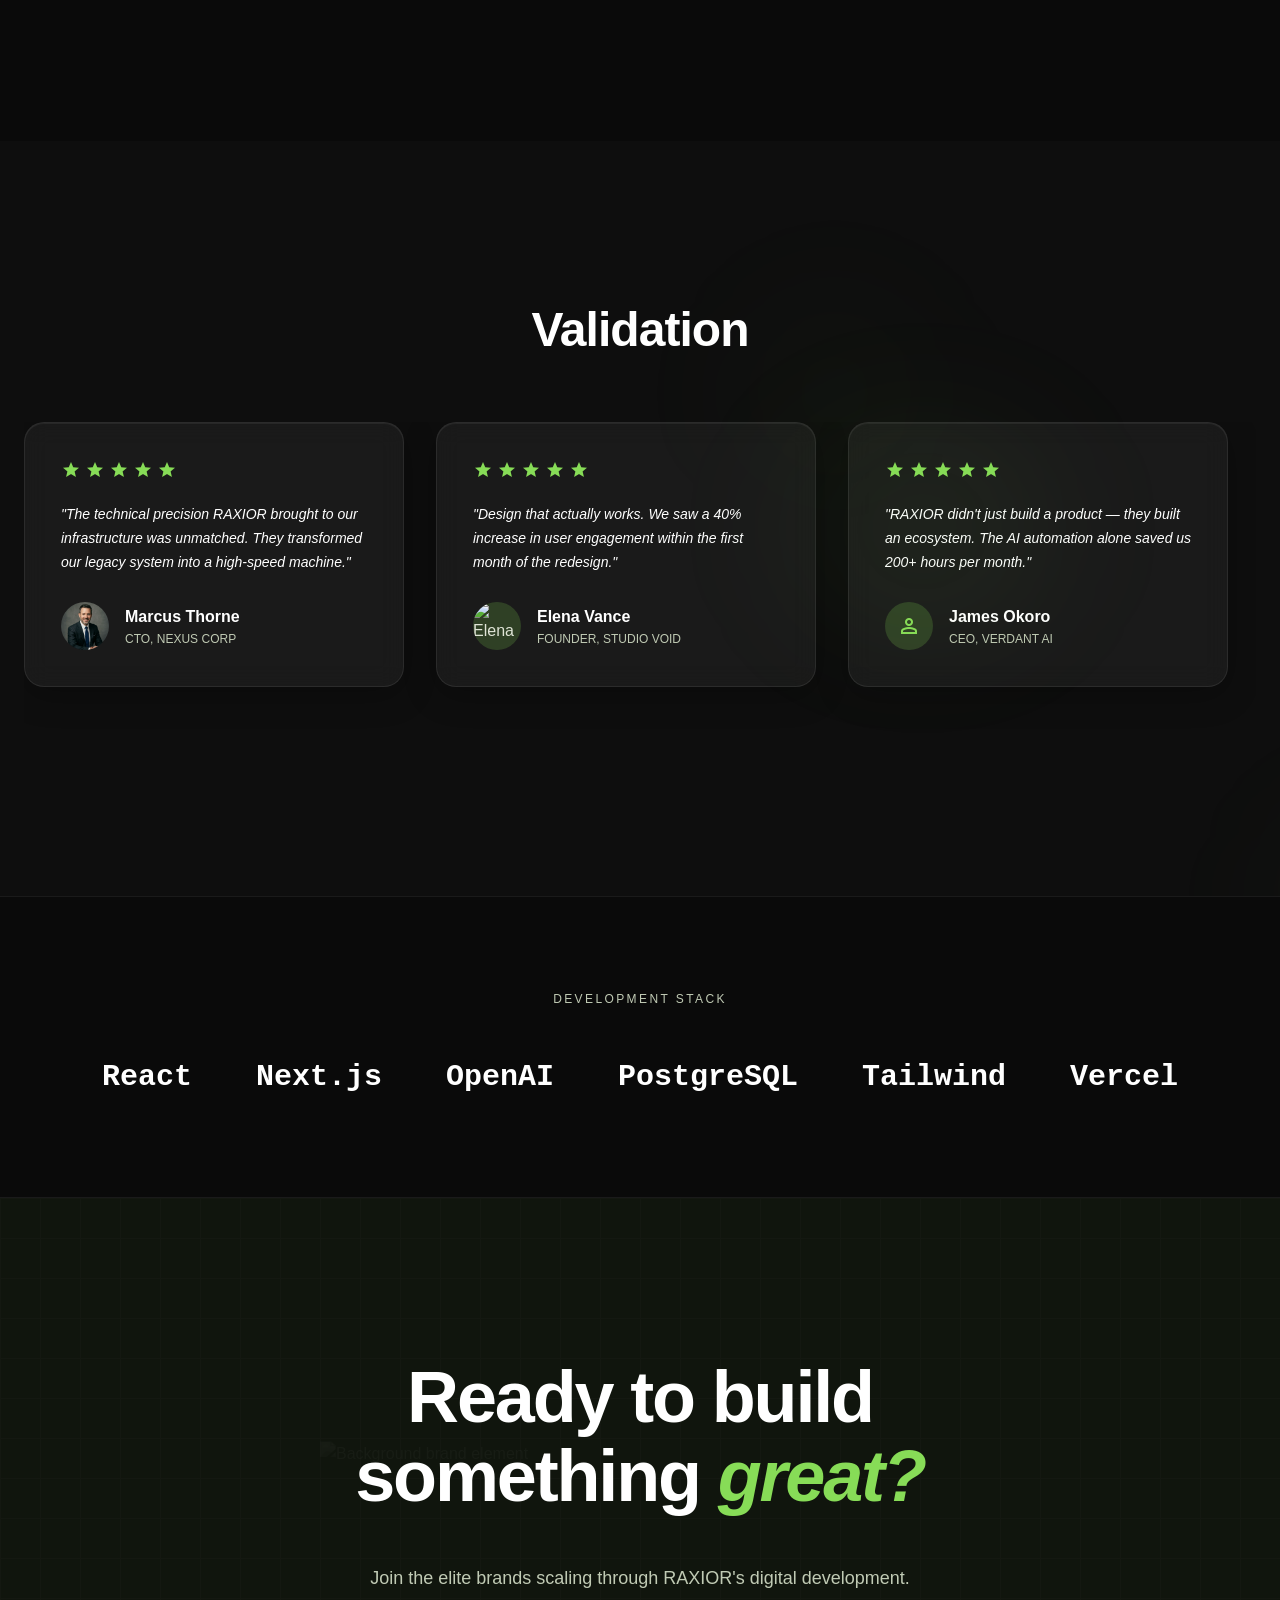
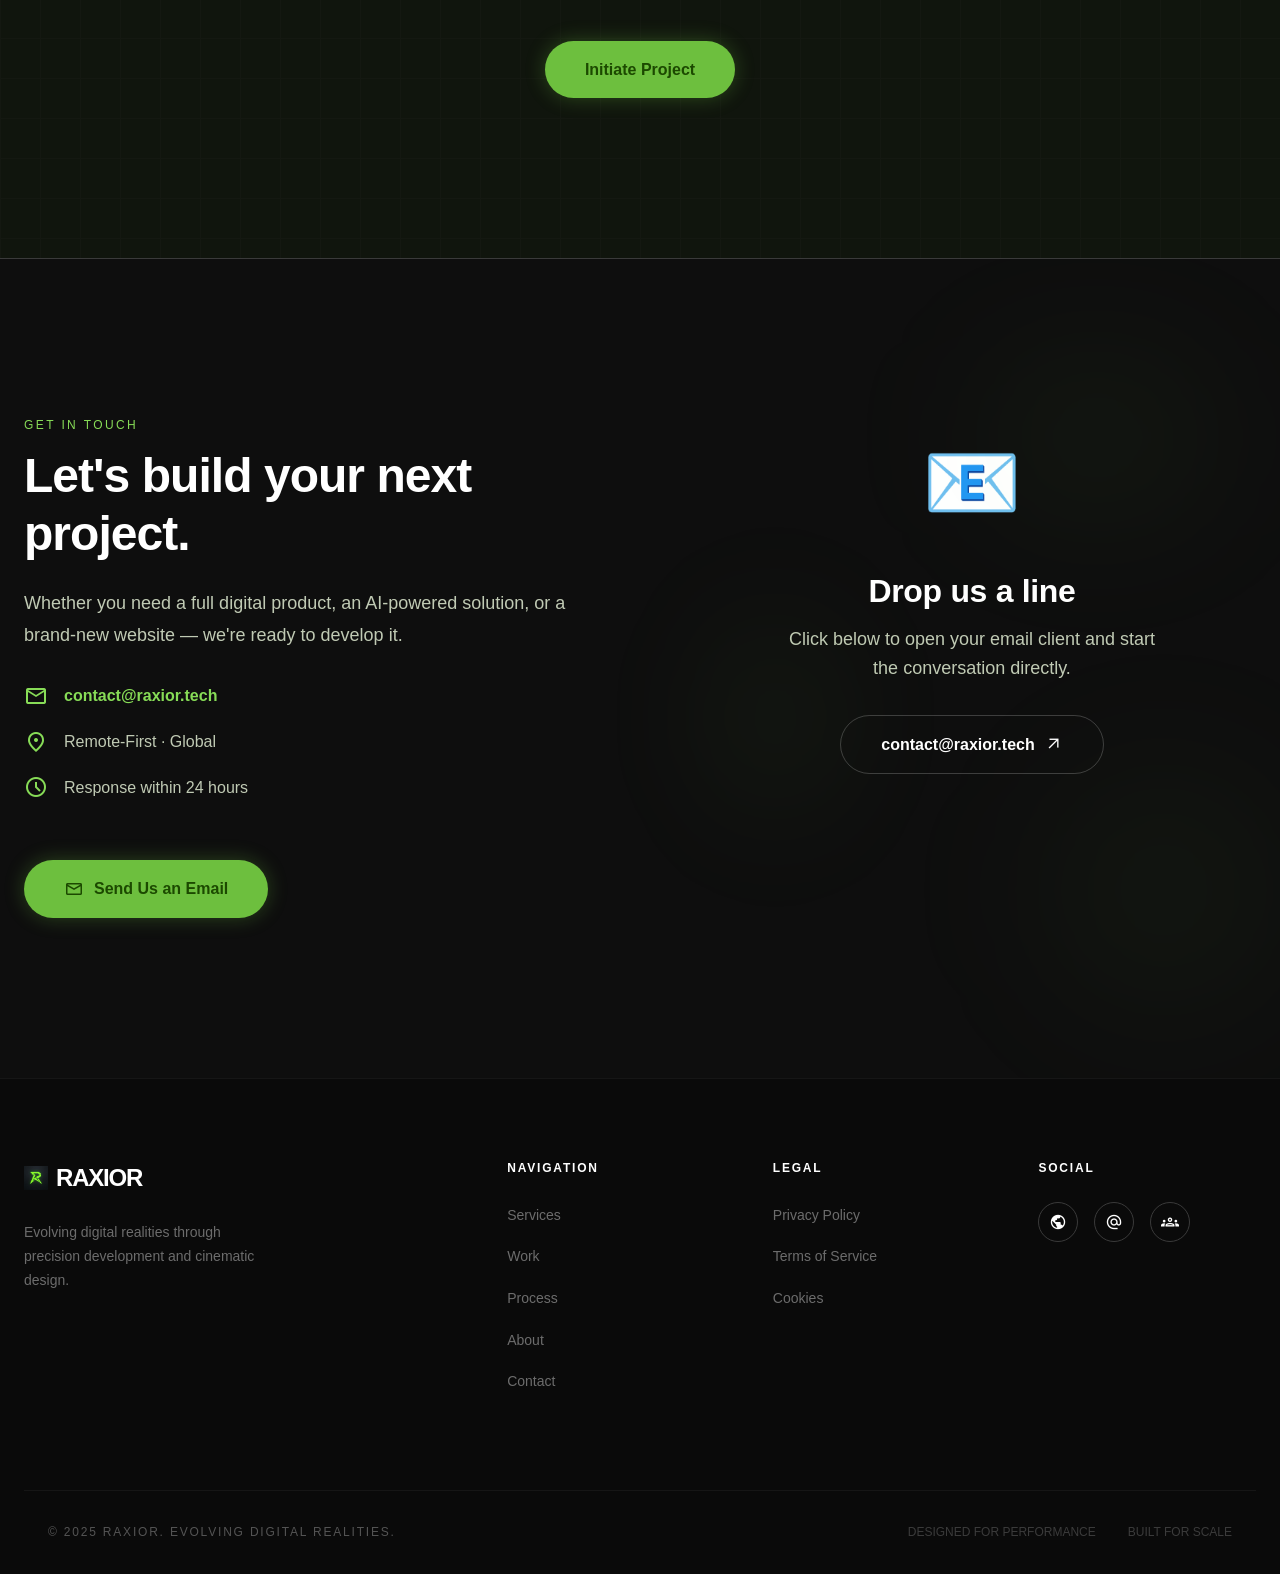
==== commit b1eb8e49: "Update index.html" ====
--- a/index.html
+++ b/index.html
@@ -3,9 +3,9 @@
 <head>
   <meta charset="utf-8"/>
   <meta name="viewport" content="width=device-width, initial-scale=1.0"/>
-  <title>RAXIOR | Digital Engineering Studio</title>
+  <title>RAXIOR | Digital Development Studio</title>
   <meta name="description" content="RAXIOR is a digital product studio building future-ready web systems, UI/UX design, business automation, and AI-powered solutions."/>
-  <meta property="og:title" content="RAXIOR | Digital Engineering Studio"/>
+  <meta property="og:title" content="RAXIOR | Digital Development Studio"/>
   <meta property="og:description" content="We build the digital infrastructure of tomorrow. Web Development, UI/UX Design, Business Automation, AI Agents."/>
   <meta property="og:type" content="website"/>
   <meta name="theme-color" content="#6DBF3E"/>
@@ -22,13 +22,6 @@
   <div class="loader-logo">RAXIOR</div>
   <div class="loader-bar-track"><div class="loader-bar-fill"></div></div>
 </div>
-
-<!-- Custom Cursor (desktop only) -->
-<div class="cursor-dot" id="cursor-dot"></div>
-<div class="cursor-ring" id="cursor-ring"></div>
-
-<!-- Scroll Progress -->
-<div class="scroll-progress" id="scroll-progress"></div>
 
 <!-- Noise Overlay -->
 <div class="noise-overlay"></div>
@@ -120,10 +113,10 @@
       <div class="about-text">
         <span class="text-label-mono text-primary about-label tracking-wide reveal">The Studio</span>
         <h2 class="text-headline-xl reveal delay-1">
-          We don't just build — we <span class="text-primary">engineer</span> growth.
+          We don't just build — we <span class="text-primary">develop</span> growth.
         </h2>
         <p class="text-body-lg reveal delay-2">
-          Based at the intersection of high-end aesthetics and technical precision, RAXIOR is a digital product studio that scales brands through superior engineering. We treat every pixel like a line of code, ensuring that performance is never sacrificed for beauty.
+          Based at the intersection of high-end aesthetics and technical precision, RAXIOR is a digital product studio that scales brands through superior development. We treat every pixel like a line of code, ensuring that performance is never sacrificed for beauty.
         </p>
         <div class="about-badge reveal delay-3">
           <div class="icon-circle">
@@ -156,7 +149,7 @@
           <span class="material-symbols-outlined">terminal</span>
           <span class="card-number">01</span>
         </div>
-        <h3>Web Engineering</h3>
+        <h3>Web Development</h3>
         <p>Performance-obsessed full-stack development using Next.js, React, and serverless architectures.</p>
         <ul>
           <li>+ Headless Commerce</li>
@@ -231,7 +224,7 @@
       <div class="process-step reveal delay-3">
         <div class="step-circle inactive">03</div>
         <h4>Build</h4>
-        <p>Agile engineering sprints and UI integration.</p>
+        <p>Agile development sprints and UI integration.</p>
       </div>
       <div class="process-step reveal delay-4">
         <div class="step-circle inactive">04</div>
@@ -357,7 +350,7 @@
 <!-- ============ TECH STACK ============ -->
 <section class="tech-stack">
   <div class="container">
-    <p class="text-label-mono tracking-wide tech-stack-label reveal">Engineering Stack</p>
+    <p class="text-label-mono tracking-wide tech-stack-label reveal">Development Stack</p>
     <div class="tech-stack-logos reveal delay-1">
       <span>React</span>
       <span>Next.js</span>
@@ -378,8 +371,8 @@
   </div>
   <div class="cta-content">
     <h2 class="text-headline-xl reveal">Ready to build something <span class="text-primary italic">great?</span></h2>
-    <p class="text-body-lg text-muted reveal delay-1">Join the elite brands scaling through RAXIOR's digital engineering.</p>
-    <a href="#contact" class="btn btn-primary reveal delay-2">Initiate Project</a>
+    <p class="text-body-lg text-muted reveal delay-1">Join the elite brands scaling through RAXIOR's digital development.</p>
+    <a href="mailto:contact@raxior.tech" class="btn btn-primary reveal delay-2">Initiate Project</a>
   </div>
 </section>
 
@@ -391,11 +384,11 @@
         <span class="text-label-mono text-primary tracking-wide reveal" style="display:block;margin-bottom:16px;">Get in Touch</span>
         <h2 class="text-headline-lg reveal delay-1">Let's build your next project.</h2>
         <p class="text-body-lg text-muted reveal delay-2">
-          Whether you need a full digital product, an AI-powered solution, or a brand-new website — we're ready to engineer it.
+          Whether you need a full digital product, an AI-powered solution, or a brand-new website — we're ready to develop it.
         </p>
         <div class="contact-detail reveal delay-3">
           <span class="material-symbols-outlined">mail</span>
-          <span>hello@raxior.com</span>
+          <a href="mailto:contact@raxior.tech" style="color:var(--primary);text-decoration:none;font-weight:600;">contact@raxior.tech</a>
         </div>
         <div class="contact-detail reveal delay-3">
           <span class="material-symbols-outlined">location_on</span>
@@ -405,29 +398,21 @@
           <span class="material-symbols-outlined">schedule</span>
           <span>Response within 24 hours</span>
         </div>
-      </div>
-      <div class="reveal-right delay-2">
-        <form class="contact-form" id="contact-form">
-          <div class="form-group">
-            <label for="contact-name">Your Name</label>
-            <input type="text" id="contact-name" placeholder="John Doe" autocomplete="name"/>
-            <span class="form-error"></span>
-          </div>
-          <div class="form-group">
-            <label for="contact-email">Email Address</label>
-            <input type="email" id="contact-email" placeholder="john@company.com" autocomplete="email"/>
-            <span class="form-error"></span>
-          </div>
-          <div class="form-group">
-            <label for="contact-message">Your Message</label>
-            <textarea id="contact-message" placeholder="Tell us about your project..."></textarea>
-            <span class="form-error"></span>
-          </div>
-          <button type="submit" class="btn btn-primary" style="align-self:flex-start;">Send Message</button>
-        </form>
-        <div class="form-success" id="form-success">
-          ✓ Message sent successfully! We'll get back to you within 24 hours.
-        </div>
+        <a href="mailto:contact@raxior.tech" class="btn btn-primary reveal delay-4" style="margin-top:40px;display:inline-flex;align-items:center;gap:10px;">
+          <span class="material-symbols-outlined" style="font-size:20px;">mail</span>
+          Send Us an Email
+        </a>
+      </div>
+      <div class="reveal-right delay-2" style="display:flex;flex-direction:column;align-items:center;justify-content:center;text-align:center;">
+        <div style="font-size:80px;margin-bottom:24px;">📧</div>
+        <h3 class="text-headline-md" style="color:#fff;margin-bottom:12px;">Drop us a line</h3>
+        <p class="text-body-lg text-muted" style="max-width:380px;margin-bottom:32px;">
+          Click below to open your email client and start the conversation directly.
+        </p>
+        <a href="mailto:contact@raxior.tech" class="btn btn-secondary" style="display:inline-flex;align-items:center;gap:10px;">
+          contact@raxior.tech
+          <span class="material-symbols-outlined" style="font-size:18px;">arrow_outward</span>
+        </a>
       </div>
     </div>
   </div>
@@ -443,7 +428,7 @@
           <span>RAXIOR</span>
         </div>
         <p class="footer-desc">
-          Evolving digital realities through precision engineering and cinematic design.
+          Evolving digital realities through precision development and cinematic design.
         </p>
       </div>
       <div>
--- a/style.css
+++ b/style.css
@@ -93,6 +93,10 @@
   overflow-x: hidden;
 }
 
+@media (min-width: 1025px) {
+  body, body * { cursor: none !important; }
+}
+
 img {
   max-width: 100%;
   height: auto;
@@ -386,7 +390,7 @@
   display: flex;
   align-items: center;
   justify-content: center;
-  padding-top: 80px;
+  padding-top: 120px;
   overflow: hidden;
 }
 .hero-mesh {
@@ -432,11 +436,13 @@
   align-items: center;
   gap: 8px;
   padding: 8px 16px;
-  background: rgba(255,255,255,0.05);
-  border: 1px solid rgba(255,255,255,0.1);
+  background: rgba(255,255,255,0.07);
+  border: 1px solid rgba(255,255,255,0.12);
   border-radius: 9999px;
+  margin-top: 16px;
   margin-bottom: 32px;
   backdrop-filter: blur(12px);
+  box-shadow: 0 4px 16px rgba(0,0,0,0.3), inset 0 1px 0 rgba(255,255,255,0.06);
 }
 .hero-chip .dot {
   width: 8px; height: 8px;
@@ -477,6 +483,10 @@
   background: rgba(255,255,255,0.05);
   backdrop-filter: blur(8px);
   border-left: 2px solid var(--primary);
+  border-radius: 16px;
+  border: 1px solid rgba(255,255,255,0.08);
+  border-left: 2px solid var(--primary);
+  box-shadow: 0 8px 32px rgba(0,0,0,0.3), inset 0 1px 0 rgba(255,255,255,0.05);
 }
 .stat-card .stat-value {
   font-size: 32px;
@@ -496,6 +506,7 @@
 .marquee-wrap {
   background: var(--primary);
   padding: 16px 0;
+  margin-top: 48px;
   overflow: hidden;
   border-top: 1px solid rgba(255,255,255,0.1);
   border-bottom: 1px solid rgba(255,255,255,0.1);
@@ -582,13 +593,15 @@
   background: var(--dark-card);
   border: 1px solid var(--border-grey);
   padding: 16px;
-  border-radius: 12px;
+  border-radius: 20px;
   overflow: hidden;
+  box-shadow: 0 16px 48px rgba(0,0,0,0.4), 0 4px 12px rgba(0,0,0,0.3), inset 0 1px 0 rgba(255,255,255,0.06);
 }
 .about-image-card img {
   width: 100%;
   aspect-ratio: 1;
   object-fit: cover;
+  border-radius: 12px;
 }
 
 /* ---------- Services Bento Grid ---------- */
@@ -612,16 +625,18 @@
 .service-card {
   position: relative;
   background: rgba(255,255,255,0.05);
-  border: 1px solid var(--border-grey);
-  border-top: 4px solid var(--primary);
+  border: 1px solid rgba(255,255,255,0.08);
+  border-top: 3px solid var(--primary);
   padding: 40px;
+  border-radius: 20px;
   backdrop-filter: blur(12px);
+  box-shadow: 0 8px 32px rgba(0,0,0,0.25), inset 0 1px 0 rgba(255,255,255,0.06);
   transition: background 0.5s, transform 0.4s var(--ease-out), box-shadow 0.4s;
 }
 .service-card:hover {
   background: rgba(255,255,255,0.1);
   transform: translateY(-4px);
-  box-shadow: 0 12px 40px rgba(0,0,0,0.4);
+  box-shadow: 0 20px 60px rgba(0,0,0,0.5), 0 0 20px rgba(109,191,62,0.08), inset 0 1px 0 rgba(255,255,255,0.08);
 }
 .service-card-top {
   display: flex;
@@ -764,6 +779,8 @@
   overflow: hidden;
   margin-bottom: 24px;
   position: relative;
+  border-radius: 16px;
+  box-shadow: 0 12px 40px rgba(0,0,0,0.35);
 }
 .work-thumb img {
   width: 100%;
@@ -831,23 +848,26 @@
   display: none;
 }
 .testimonial-card {
-  min-width: 400px;
-  flex-shrink: 0;
+  flex: 0 0 380px;
+  max-width: 380px;
   background: rgba(255,255,255,0.05);
-  padding: 48px;
-  border: 1px solid var(--border-grey);
+  padding: 36px;
+  border: 1px solid rgba(255,255,255,0.08);
+  border-radius: 20px;
   scroll-snap-align: center;
   backdrop-filter: blur(12px);
+  box-shadow: 0 8px 32px rgba(0,0,0,0.25), inset 0 1px 0 rgba(255,255,255,0.06);
   transition: transform 0.3s, box-shadow 0.3s;
+  overflow: hidden;
 }
 .testimonial-card:hover {
   transform: translateY(-4px);
-  box-shadow: 0 8px 32px rgba(0,0,0,0.3);
+  box-shadow: 0 16px 48px rgba(0,0,0,0.4), 0 0 15px rgba(109,191,62,0.06);
 }
 .testimonial-stars {
   display: flex;
   gap: 4px;
-  margin-bottom: 32px;
+  margin-bottom: 24px;
 }
 .testimonial-stars .material-symbols-outlined {
   color: var(--primary);
@@ -856,10 +876,15 @@
 }
 .testimonial-card blockquote {
   color: #fff;
-  font-size: 18px;
+  font-size: 14px;
   font-style: italic;
-  line-height: 1.6;
-  margin-bottom: 48px;
+  line-height: 1.7;
+  margin-bottom: 28px;
+  white-space: normal !important;
+  word-wrap: break-word;
+  overflow-wrap: break-word;
+  display: block;
+  width: calc(380px - 72px); /* card width minus padding */
 }
 .testimonial-author {
   display: flex;
@@ -1052,6 +1077,7 @@
   background: rgba(109,191,62,0.1);
   border: 1px solid var(--primary);
   padding: 16px 24px;
+  border-radius: 16px;
   color: var(--primary);
   font-weight: 600;
   text-align: center;
@@ -1249,10 +1275,13 @@
 
 /* ---------- Responsive: Mobile (< 768px) ---------- */
 @media (max-width: 768px) {
-  .text-hero-display { font-size: 40px; }
-  .text-headline-xl  { font-size: 36px; }
-  .text-headline-lg  { font-size: 28px; }
-  .text-headline-md  { font-size: 22px; }
+  .text-hero-display { font-size: 34px; }
+  .text-headline-xl  { font-size: 32px; }
+  .text-headline-lg  { font-size: 24px; }
+  .text-headline-md  { font-size: 20px; }
+
+  .hero .subtitle { font-size: 14px; }
+  .hero-chip { margin-top: 8px; }
 
   .hero-stats {
     grid-template-columns: 1fr 1fr;
@@ -1269,8 +1298,18 @@
     gap: 32px;
   }
   .testimonial-card {
-    min-width: 300px;
-    padding: 32px;
+    flex: 0 0 280px;
+    max-width: 280px;
+    padding: 24px;
+  }
+  .testimonial-card blockquote {
+    font-size: 13px;
+    line-height: 1.6;
+    margin-bottom: 20px;
+    width: calc(280px - 48px);
+  }
+  .testimonial-stars {
+    margin-bottom: 16px;
   }
   .tech-stack-logos {
     gap: 32px;
@@ -1286,7 +1325,14 @@
     text-align: center;
   }
   .marquee-track span {
-    font-size: 20px;
+    font-size: 16px;
+  }
+  .marquee-wrap {
+    padding: 10px 0;
+    margin-top: 32px;
+  }
+  .marquee-track {
+    gap: 24px;
   }
   .work-header {
     flex-direction: column;
--- a/animations.css
+++ b/animations.css
@@ -0,0 +1,327 @@
+/* ===================================================
+   RAXIOR — Advanced Animation Styles
+   Custom cursor, 3D tilt, ripples, orbs, split text
+   =================================================== */
+
+/* ---------- Custom Cursor ---------- */
+.cursor-dot {
+  position: fixed;
+  top: -4px; left: -4px;
+  width: 8px; height: 8px;
+  background: var(--primary);
+  border-radius: 50%;
+  pointer-events: none;
+  z-index: 9999;
+  mix-blend-mode: difference;
+  transition: width 0.3s, height 0.3s, top 0.3s, left 0.3s, opacity 0.3s;
+  will-change: transform;
+}
+.cursor-ring {
+  position: fixed;
+  top: -20px; left: -20px;
+  width: 40px; height: 40px;
+  border: 1.5px solid var(--primary);
+  border-radius: 50%;
+  pointer-events: none;
+  z-index: 9998;
+  opacity: 0.5;
+  will-change: transform;
+  transition: width 0.4s cubic-bezier(0.16,1,0.3,1), height 0.4s cubic-bezier(0.16,1,0.3,1), 
+              top 0.4s cubic-bezier(0.16,1,0.3,1), left 0.4s cubic-bezier(0.16,1,0.3,1),
+              opacity 0.3s, border-color 0.3s;
+}
+.cursor-ring.cursor-hover {
+  width: 60px; height: 60px;
+  top: -30px; left: -30px;
+  opacity: 0.8;
+  border-color: var(--primary-container);
+  background: rgba(109,191,62,0.06);
+}
+.cursor-dot.cursor-hover {
+  width: 12px; height: 12px;
+  top: -6px; left: -6px;
+  opacity: 0.8;
+}
+
+@media (max-width: 1024px) {
+  .cursor-dot, .cursor-ring { display: none !important; }
+}
+
+/* ---------- Scroll Progress Bar ---------- */
+.scroll-progress {
+  position: fixed;
+  top: 0; left: 0;
+  width: 100%;
+  height: 3px;
+  background: linear-gradient(90deg, var(--primary), var(--primary-container), #a2f970);
+  z-index: 9999;
+  transform-origin: left;
+  transform: scaleX(0);
+  will-change: transform;
+  box-shadow: 0 0 10px rgba(109,191,62,0.5);
+}
+
+/* ---------- Card Internal Glow (follows mouse) ---------- */
+.service-card::before,
+.testimonial-card::before,
+.stat-card::before {
+  content: '';
+  position: absolute;
+  top: 0; left: 0;
+  width: 100%;
+  height: 100%;
+  background: radial-gradient(
+    400px circle at var(--glow-x, 50%) var(--glow-y, 50%),
+    rgba(109,191,62,0.12) 0%,
+    transparent 60%
+  );
+  pointer-events: none;
+  opacity: 0;
+  transition: opacity 0.4s;
+  z-index: 0;
+}
+.service-card:hover::before,
+.testimonial-card:hover::before,
+.stat-card:hover::before {
+  opacity: 1;
+}
+.service-card > *,
+.testimonial-card > *,
+.stat-card > * {
+  position: relative;
+  z-index: 1;
+}
+
+/* ---------- Border Glow Animation ---------- */
+.service-card.border-glow-animate {
+  animation: borderGlow 3s ease-in-out;
+}
+@keyframes borderGlow {
+  0%   { border-color: var(--border-grey); box-shadow: none; }
+  30%  { border-color: var(--primary); box-shadow: 0 0 20px rgba(109,191,62,0.15), inset 0 0 20px rgba(109,191,62,0.05); }
+  100% { border-color: var(--border-grey); box-shadow: none; }
+}
+
+/* ---------- Split Text Animation ---------- */
+.split-text .char {
+  display: inline-block;
+  opacity: 0;
+  transform: translateY(30px) rotateX(-40deg);
+  transition: opacity 0.5s ease, transform 0.5s ease;
+}
+.split-text.animate .char {
+  opacity: 1;
+  transform: translateY(0) rotateX(0);
+}
+
+/* ---------- Button Ripple ---------- */
+.btn {
+  position: relative;
+  overflow: hidden;
+}
+.btn-ripple {
+  position: absolute;
+  border-radius: 50%;
+  background: rgba(255,255,255,0.3);
+  width: 0; height: 0;
+  transform: translate(-50%, -50%);
+  animation: rippleExpand 0.8s ease-out forwards;
+  pointer-events: none;
+}
+@keyframes rippleExpand {
+  0%   { width: 0; height: 0; opacity: 0.6; }
+  100% { width: 400px; height: 400px; opacity: 0; }
+}
+
+/* ---------- Floating Orbs ---------- */
+@keyframes floatOrb {
+  0%   { transform: translate(0, 0) scale(1); }
+  33%  { transform: translate(30px, -40px) scale(1.1); }
+  66%  { transform: translate(-20px, 20px) scale(0.95); }
+  100% { transform: translate(15px, -15px) scale(1.05); }
+}
+
+/* ---------- Enhanced Service Card Hover ---------- */
+.service-card {
+  transform-style: preserve-3d;
+  will-change: transform;
+  position: relative;
+  overflow: hidden;
+}
+.service-card::after {
+  content: '';
+  position: absolute;
+  bottom: 0; left: 0;
+  width: 0; height: 2px;
+  background: linear-gradient(90deg, var(--primary), transparent);
+  transition: width 0.6s cubic-bezier(0.16,1,0.3,1);
+  border-radius: 0 0 20px 20px;
+}
+.service-card:hover::after {
+  width: 100%;
+}
+
+/* ---------- Testimonial Card Enhanced ---------- */
+.testimonial-card {
+  transform-style: preserve-3d;
+  will-change: transform;
+  position: relative;
+  overflow: hidden;
+}
+
+/* ---------- Stat Card Enhanced ---------- */
+.stat-card {
+  transform-style: preserve-3d;
+  will-change: transform;
+  position: relative;
+  overflow: hidden;
+  transition: transform 0.4s cubic-bezier(0.16,1,0.3,1), box-shadow 0.4s;
+}
+.stat-card:hover {
+  box-shadow: 0 0 30px rgba(109,191,62,0.1);
+}
+
+/* ---------- Work Item Enhanced ---------- */
+.work-thumb img {
+  will-change: transform;
+}
+.work-thumb::after {
+  content: 'View Project →';
+  position: absolute;
+  bottom: 20px; left: 20px;
+  font-size: 14px;
+  font-weight: 700;
+  color: #fff;
+  background: rgba(0,0,0,0.7);
+  backdrop-filter: blur(8px);
+  padding: 8px 16px;
+  border-radius: 12px;
+  opacity: 0;
+  transform: translateY(10px);
+  transition: opacity 0.4s, transform 0.4s;
+  z-index: 5;
+}
+.work-item:hover .work-thumb::after {
+  opacity: 1;
+  transform: translateY(0);
+}
+
+/* ---------- Section Visible Transition ---------- */
+.section-visible {
+  /* subtle zoom in */
+}
+
+/* ---------- Mobile Nav Enhanced ---------- */
+.mobile-nav a {
+  opacity: 0;
+  transform: translateY(20px);
+  transition: opacity 0.3s ease, transform 0.3s ease, color 0.3s;
+}
+.mobile-nav.open a {
+  opacity: 1;
+  transform: translateY(0);
+}
+.mobile-nav.open a:nth-child(1) { transition-delay: 0.1s; }
+.mobile-nav.open a:nth-child(2) { transition-delay: 0.15s; }
+.mobile-nav.open a:nth-child(3) { transition-delay: 0.2s; }
+.mobile-nav.open a:nth-child(4) { transition-delay: 0.25s; }
+.mobile-nav.open a:nth-child(5) { transition-delay: 0.3s; }
+
+/* ---------- Enhanced Glow Pulse on Hero ---------- */
+.hero-glow {
+  animation: glowPulse 6s ease-in-out infinite alternate;
+}
+@keyframes glowPulse {
+  0%   { opacity: 0.15; filter: blur(100px); }
+  50%  { opacity: 0.25; filter: blur(140px); }
+  100% { opacity: 0.15; filter: blur(100px); }
+}
+
+/* ---------- Tech Stack Scramble ---------- */
+.tech-stack-logos span {
+  font-family: 'Space Grotesk', monospace;
+  transition: color 0.3s, transform 0.3s, text-shadow 0.3s;
+}
+.tech-stack-logos span:hover {
+  text-shadow: 0 0 20px rgba(109,191,62,0.5);
+}
+
+/* ---------- Form Focus Glow ---------- */
+.form-group input:focus,
+.form-group textarea:focus {
+  box-shadow: 0 4px 20px rgba(109,191,62,0.1);
+}
+
+/* ---------- Social Link Spin ---------- */
+.social-link:hover .material-symbols-outlined {
+  animation: iconSpin 0.5s ease;
+}
+@keyframes iconSpin {
+  0%   { transform: rotateY(0deg); }
+  100% { transform: rotateY(360deg); }
+}
+
+/* ---------- Marquee Hover Slow ---------- */
+.marquee-track {
+  transition: animation-duration 0.5s;
+}
+.marquee-wrap:hover .marquee-track {
+  animation-duration: 40s;
+}
+
+/* ---------- Loading Screen ---------- */
+.loader-screen {
+  position: fixed;
+  inset: 0;
+  background: #0A0A0A;
+  z-index: 99999;
+  display: flex;
+  flex-direction: column;
+  align-items: center;
+  justify-content: center;
+  transition: opacity 0.6s ease, visibility 0.6s;
+}
+.loader-screen.hidden {
+  opacity: 0;
+  visibility: hidden;
+  pointer-events: none;
+}
+.loader-logo {
+  font-family: 'Space Grotesk', sans-serif;
+  font-size: 48px;
+  font-weight: 900;
+  color: #fff;
+  letter-spacing: -0.05em;
+  margin-bottom: 32px;
+}
+.loader-bar-track {
+  width: 200px;
+  height: 2px;
+  background: rgba(255,255,255,0.1);
+  border-radius: 2px;
+  overflow: hidden;
+}
+.loader-bar-fill {
+  width: 0%;
+  height: 100%;
+  background: linear-gradient(90deg, var(--primary), var(--primary-container));
+  border-radius: 2px;
+  animation: loaderFill 1.5s ease forwards;
+  box-shadow: 0 0 10px rgba(109,191,62,0.5);
+}
+@keyframes loaderFill {
+  0%   { width: 0%; }
+  100% { width: 100%; }
+}
+
+/* ---------- Noise Texture Overlay ---------- */
+.noise-overlay {
+  position: fixed;
+  inset: 0;
+  pointer-events: none;
+  z-index: 9990;
+  opacity: 0.03;
+  background-image: url("data:image/svg+xml,%3Csvg viewBox='0 0 256 256' xmlns='http://www.w3.org/2000/svg'%3E%3Cfilter id='n'%3E%3CfeTurbulence type='fractalNoise' baseFrequency='0.9' numOctaves='4' stitchTiles='stitch'/%3E%3C/filter%3E%3Crect width='100%25' height='100%25' filter='url(%23n)'/%3E%3C/svg%3E");
+  background-repeat: repeat;
+  background-size: 128px 128px;
+}
